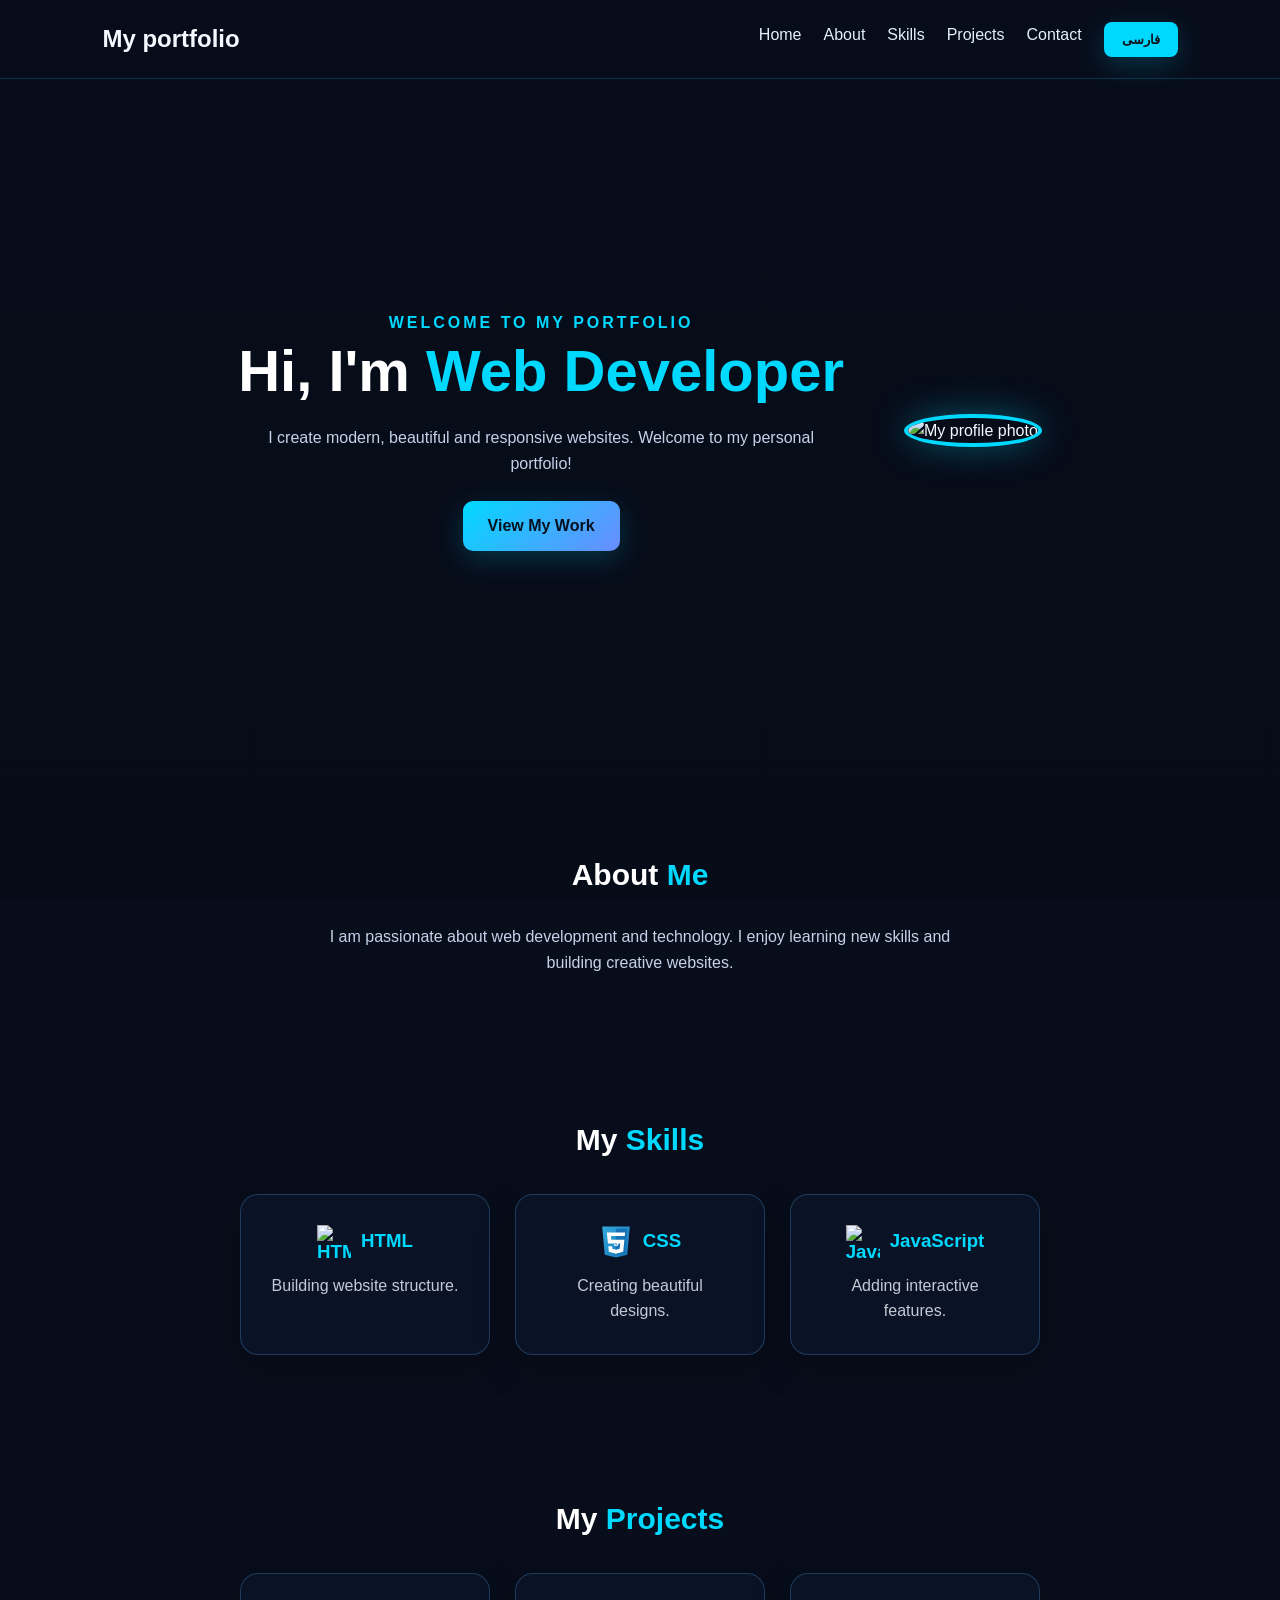
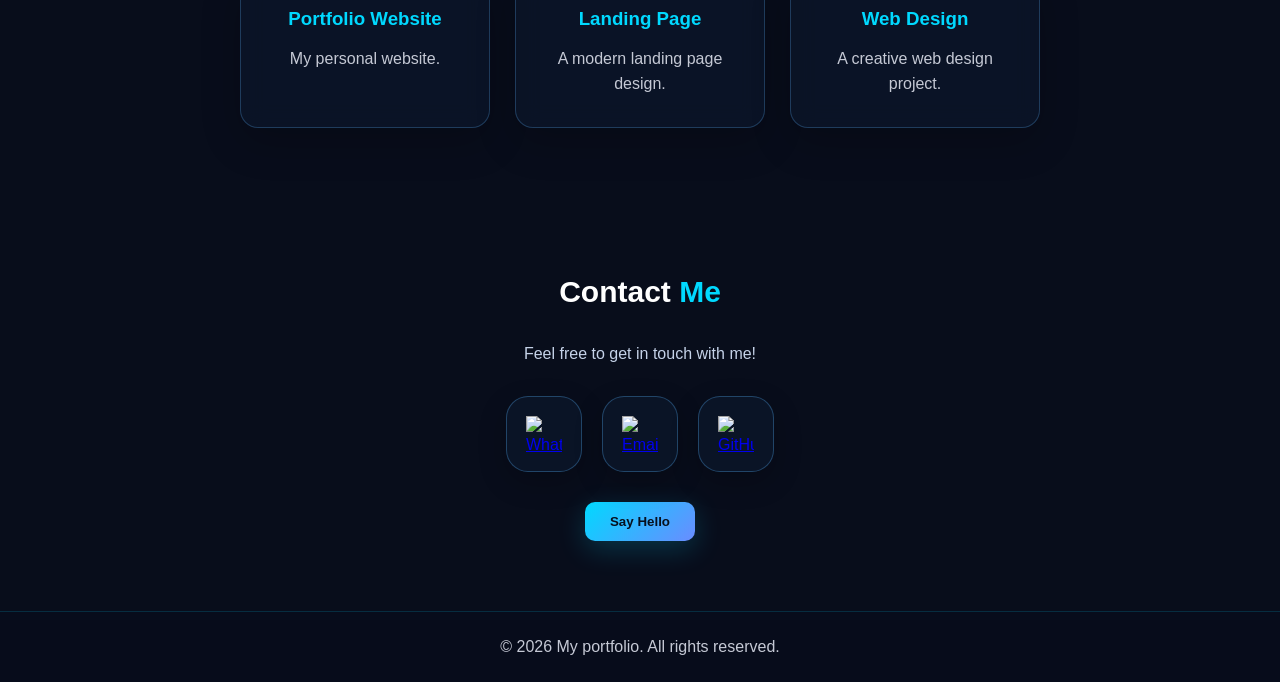
==== index.html @ cf04ce35 "Use local CSS3 logo in skills section" ====
<!DOCTYPE html>
<html lang="en" dir="ltr">

<head>
    <meta charset="UTF-8">
    <meta name="viewport" content="width=device-width, initial-scale=1.0">
    <title>My portfolio</title>
    <link rel="stylesheet" href="style.css">
    <!-- Trigger GitHub Pages rebuild after repository visibility change -->
</head>

<body>
    <header>
        <nav class="navbar">
            <h2 class="logo" data-i18n="logo">My portfolio</h2>
            <ul class="nav-links">
                <li><a href="#home" data-i18n="navHome">Home</a></li>
                <li><a href="#about" data-i18n="navAbout">About</a></li>
                <li><a href="#skills" data-i18n="navSkills">Skills</a></li>
                <li><a href="#projects" data-i18n="navProjects">Projects</a></li>
                <li><a href="#contact" data-i18n="navContact">Contact</a></li>
                <li><button id="languageBtn" type="button" data-i18n="languageButton">&#1601;&#1575;&#1585;&#1587;&#1740;</button></li>
            </ul>
        </nav>
    </header>

    <section id="home" class="hero">
        <div class="hero-layout">
            <div class="hero-content">
                <p class="welcome" data-i18n="welcome">WELCOME TO MY PORTFOLIO</p>
                <h1><span data-i18n="heroGreeting">Hi, I'm</span> <span data-i18n="heroRole">Web Developer</span></h1>
                <p class="description" data-i18n="heroDescription">I create modern, beautiful and responsive websites. Welcome to my personal portfolio!</p>
                <a href="#projects" class="btu" data-i18n="viewWork">View My Work</a>
            </div>
            <div class="profole-image">
                <img src="akss/profile.jpg" alt="My profile photo" data-i18n-alt="profileAlt">
            </div>
        </div>
    </section>

    <section id="about" class="section">
        <h2><span data-i18n="aboutTitle">About</span> <span data-i18n="me">Me</span></h2>
        <p data-i18n="aboutDescription">I am passionate about web development and technology. I enjoy learning new skills and building creative websites.</p>
    </section>

    <section id="skills" class="section">
        <h2><span data-i18n="my">My</span> <span data-i18n="skillsTitle">Skills</span></h2>
        <div class="cards">
            <div class="card">
                <h3 class="skill-title"><img class="skill-icon" src="https://cdn.simpleicons.org/html5/E34F26" alt="HTML5 logo" loading="lazy"> <span>HTML</span></h3>
                <p data-i18n="htmlDescription">Building website structure.</p>
            </div>
            <div class="card">
                <h3 class="skill-title"><img class="skill-icon" src="akss/css3-logo.svg" alt="CSS3 logo" loading="lazy"> <span>CSS</span></h3>
                <p data-i18n="cssDescription">Creating beautiful designs.</p>
            </div>
            <div class="card">
                <h3 class="skill-title"><img class="skill-icon" src="https://cdn.simpleicons.org/javascript/F7DF1E" alt="JavaScript logo" loading="lazy"> <span>JavaScript</span></h3>
                <p data-i18n="jsDescription">Adding interactive features.</p>
            </div>
        </div>
    </section>

    <section id="projects" class="section">
        <h2><span data-i18n="my">My</span> <span data-i18n="projectsTitle">Projects</span></h2>
        <div class="cards">
            <div class="card">
                <h3 data-i18n="portfolioProject">Portfolio Website</h3>
                <p data-i18n="portfolioDescription">My personal website.</p>
            </div>
            <div class="card">
                <h3 data-i18n="landingProject">Landing Page</h3>
                <p data-i18n="landingDescription">A modern landing page design.</p>
            </div>
            <div class="card">
                <h3 data-i18n="designProject">Web Design</h3>
                <p data-i18n="designDescription">A creative web design project.</p>
            </div>
        </div>
    </section>

    <section id="contact" class="section">
        <h2><span data-i18n="contactTitle">Contact</span> <span data-i18n="me">Me</span></h2>
        <p data-i18n="contactDescription">Feel free to get in touch with me!</p>
        <div class="social-links" aria-label="Contact links">
            <a class="social-link whatsapp-link" href="https://wa.me/989050043902?text=Hello%2C%20I%20would%20like%20to%20contact%20you." target="_blank" rel="noopener noreferrer" aria-label="WhatsApp" title="WhatsApp">
                <img src="https://cdn.simpleicons.org/whatsapp/25D366" alt="WhatsApp" loading="lazy">
            </a>
            <a class="social-link email-link" href="mailto:mehrzada9999@gmail.com" aria-label="Email" title="Email">
                <img src="https://cdn.simpleicons.org/gmail/EA4335" alt="Email" loading="lazy">
            </a>
            <a class="social-link github-link" href="https://github.com/mehrzad639" target="_blank" rel="noopener noreferrer" aria-label="GitHub" title="GitHub">
                <img src="https://cdn.simpleicons.org/github/FFFFFF" alt="GitHub" loading="lazy">
            </a>
        </div>
        <button type="button" onclick="showMessage()" data-i18n="sayHello">Say Hello</button>
    </section>

    <footer>
        <p data-i18n="copyright">&copy; 2026 My portfolio. All rights reserved.</p>
    </footer>
    <script src="script.js"></script>
</body>

</html>
---- style.css ----
* {
    margin: 0;
    padding: 0;
    box-sizing: border-box;
    scroll-behavior: smooth;
}

body {
    min-height: 100vh;
    font-family: Arial, Helvetica, sans-serif;
    background-color: #10121b;
    background-image: linear-gradient(rgba(10, 14, 25, 0.58), rgba(10, 14, 25, 0.68)), url("akss/ba.png");
    background-size: cover;
    background-position: center;
    background-repeat: no-repeat;
    background-attachment: fixed;
    color: white;
    line-height: 1.6;
}

header {
    background: rgba(23, 26, 39, 0.78);
    padding: 20px 8%;
}

.navbar {
    display: flex;
    justify-content: space-between;
    flex-wrap: wrap;
    gap: 15px;
}

.iogo {
    color: white;
}

.logo span,
h2 span {
    color: #00d9ff;
}

.nav-links {
    display: flex;
    gap: 22px;
    list-style: none;
    flex-wrap: wrap;
}

.nav-links a {
    color: white;
    text-decoration: none;
    transition: 0.3s;
}

.nav-links a:hover {
    color: #00d9ff;
}

.hero {
    min-height: 75vh;
    display: flex;
    align-items: center;
    justify-content: center;
    text-align: center;
    padding: 50px 20px;
    background: transparent;
}

.Welcome {
    color: #00d9ff;
    letter-spacing: 3px;
    margin-bottom: 15px;
}

.hero h1 {
    font-size: 45px;
    margin-bottom: 20px;
}

.hero h1 span {
    color: #00d9ff;
}

.hero h1 span:first-child,
.section h2 span:first-child {
    color: white;
}

.description {
    max-width: 550px;
    margin: 0 auto 25px;
    color: #c5c9c5;
}

.btu,
button {
    display: inline-block;
    background: #00bfe8;
    color: #10121b;
    padding: 12px 25px;
    border: none;
    border-radius: 8px;
    text-decoration: none;
    font-weight: bold;
    cursor: pointer;
    transition: 0.3s;
}

.btu:hover,
button:hover {
    background: #ffffff;
    transform: translateY(-3px);
}

.section {
    padding: 70px 8%;
    text-align: center;
}

.section h2 {
    font-size: 30px;
    margin-bottom: 25px;
}

.section>p {
    max-width: 650px;
    margin: auto;
    color: #c5c9d5;
}

.cards {
    display: flex;
    justify-content: center;
    flex-wrap: wrap;
    gap: 25px;
    margin-top: 30px;
}

.card {
    background: rgba(28, 34, 51, 0.82);
    padding: 30px;
    width: 250px;
    border-radius: 15px;
    border: 1px solid #303b53;
    transition: 0.3s;
}

card:hover {
    transform: translateY(-8px);
    border-color: #00d9ff;
}

.card h3 {
    color: #00d9ff;
    margin-bottom: 12px;
}

.card p {
    color: #c5c9d5;
}

#contact button {
    margin-top: 20px;
}

footer {
    background: #171a27;
    text-align: center;
    padding: 22px;
    color: #c5c9d5;
}

@media (max-width:600px) {
    .navbar {
        justify-content: center;
    }

    .nav-links {
        justify-content: center;
        gap: 14px;
    }

    .hero h1 {
        font-size: 30px;
    }

    .section {
        padding: 50px 20px;
    }

    .card {
        width: 100%;
    }
}

/* Hero Layout*/
.hero-layout {
    display: flex;
    align-items: center;
    justify-content: center;
    gap: 60px;
    flex-wrap: wrap;
}

.hero-content {
    animation: slideIn 1s ease;
}

.profile-image img {
    width: 20px;
    height: 20px;
    object-fit: cover;
    border-radius: 50%;
    border: 4px solid #00d9ff;
    box-shadow: 0 0 30px #00d9ff55;
    animation: float 3s ease-in-out infinite;
}

/* Animations*/
@keyframes float {

    0%,
    100% {
        transform: translateY(0)
    }

    50% {
        transform: translateY(-15px);
    }
}

@keyframes slideIn {
    From {
        opacity: 0;
        transform: translateX(-30px);
    }

    to {
        opacity: 1;
        transform: translateX(0);
    }
}

@media (max-width:600px) {
    .hero-layout {
        flex-direction: column-reverse;
        gap: 30px;
    }

    .profile-image img {
        width: 190px;
        height: 190px;

    }
}

/* Language Button */

#languageBtn {
    background: #00d9ff;
    color: #10121b;
    padding: 10px 18px;
    border: none;
    border-radius: 8px;
    cursor: pointer;
    font-weight: bold;
}

/* Persian Direction */

body.fa {
    direction: rtl;
    font-family: Tahoma, Arial, sans-serif;
}

body.fa .navbar,
body.fa .nav-links {
    direction: rtl;
}

body.fa .hero-content {
    text-align: right;
}

body.fa .section {
    text-align: center;
}

/* Professional portfolio theme refresh */
body {
    background-color: #080d1b;
    background-image: linear-gradient(rgba(5, 10, 22, .28), rgba(5, 10, 22, .48)), url("akss/portfolio-bg.svg");
    background-size: cover;
    background-position: center;
    background-repeat: no-repeat;
    background-attachment: fixed;
    color: #f4f8ff;
}
header {
    position: sticky;
    top: 0;
    z-index: 10;
    background: rgba(8, 13, 27, .78);
    border-bottom: 1px solid rgba(0, 217, 255, .2);
    backdrop-filter: blur(14px);
    -webkit-backdrop-filter: blur(14px);
}
.navbar { align-items: center; }
.nav-links a { color: #e5efff; }
.hero { min-height: 78vh; background: transparent; }
.hero h1 { font-size: clamp(32px, 5vw, 58px); line-height: 1.2; }
.welcome { color: #00d9ff; font-weight: 700; letter-spacing: 3px; }
.description, .section > p { color: #c5d2e8; }
.btu, button {
    background: linear-gradient(135deg, #00d9ff, #6a8cff);
    color: #07101f;
    border-radius: 10px;
    box-shadow: 0 8px 28px rgba(0, 217, 255, .2);
}
.btu:hover, button:hover {
    transform: translateY(-3px);
    box-shadow: 0 12px 34px rgba(0, 217, 255, .32);
}
.section { scroll-margin-top: 90px; }
.card {
    background: rgba(12, 22, 42, .78);
    border: 1px solid rgba(91, 181, 255, .25);
    border-radius: 18px;
    backdrop-filter: blur(12px);
    -webkit-backdrop-filter: blur(12px);
    box-shadow: 0 14px 40px rgba(0, 0, 0, .2);
}
.card:hover {
    transform: translateY(-8px);
    border-color: #00d9ff;
    box-shadow: 0 18px 42px rgba(0, 217, 255, .12);
}
footer {
    background: rgba(8, 13, 27, .82);
    border-top: 1px solid rgba(0, 217, 255, .16);
}
.profole-image img, .profile-image img {
    width: 220px;
    height: 220px;
    object-fit: cover;
    border-radius: 50%;
    border: 4px solid #00d9ff;
    box-shadow: 0 0 35px rgba(0, 217, 255, .35);
}
#languageBtn { background: #00d9ff; }
@media (max-width: 600px) {
    body { background-attachment: scroll; }
    .profole-image img, .profile-image img { width: 180px; height: 180px; }
}


/* Icon-only contact links */
.social-links {
    display: flex;
    justify-content: center;
    align-items: center;
    flex-wrap: wrap;
    gap: 20px;
    margin: 30px auto 10px;
}
.social-link {
    width: 76px;
    height: 76px;
    display: inline-flex;
    align-items: center;
    justify-content: center;
    border-radius: 22px;
    background: rgba(12, 22, 42, .82);
    border: 1px solid rgba(91, 181, 255, .3);
    box-shadow: 0 10px 28px rgba(0, 0, 0, .22);
    backdrop-filter: blur(10px);
    -webkit-backdrop-filter: blur(10px);
    transition: transform .25s ease, box-shadow .25s ease, border-color .25s ease;
}
.social-link img {
    width: 36px;
    height: 36px;
    object-fit: contain;
}
.social-link:hover {
    transform: translateY(-7px) scale(1.05);
    border-color: #00d9ff;
    box-shadow: 0 14px 32px rgba(0, 217, 255, .2);
}
.whatsapp-link:hover { background: rgba(37, 211, 102, .16); }
.email-link:hover { background: rgba(234, 67, 53, .16); }
.github-link:hover { background: rgba(255, 255, 255, .12); }
@media (max-width: 600px) {
    .social-links { gap: 14px; }
    .social-link { width: 66px; height: 66px; border-radius: 18px; }
    .social-link img { width: 32px; height: 32px; }
}


/* Technology logos beside skill names */
#skills .skill-title {
    display: inline-flex;
    align-items: center;
    justify-content: center;
    gap: 10px;
    margin: 0 0 14px;
    line-height: 1.2;
}
#skills .skill-icon {
    display: inline-block;
    width: 34px;
    height: 34px;
    object-fit: contain;
    flex: 0 0 34px;
    vertical-align: middle;
}
@media (max-width: 600px) {
    #skills .skill-title { gap: 8px; }
    #skills .skill-icon {
        width: 30px;
        height: 30px;
        flex-basis: 30px;
    }
}
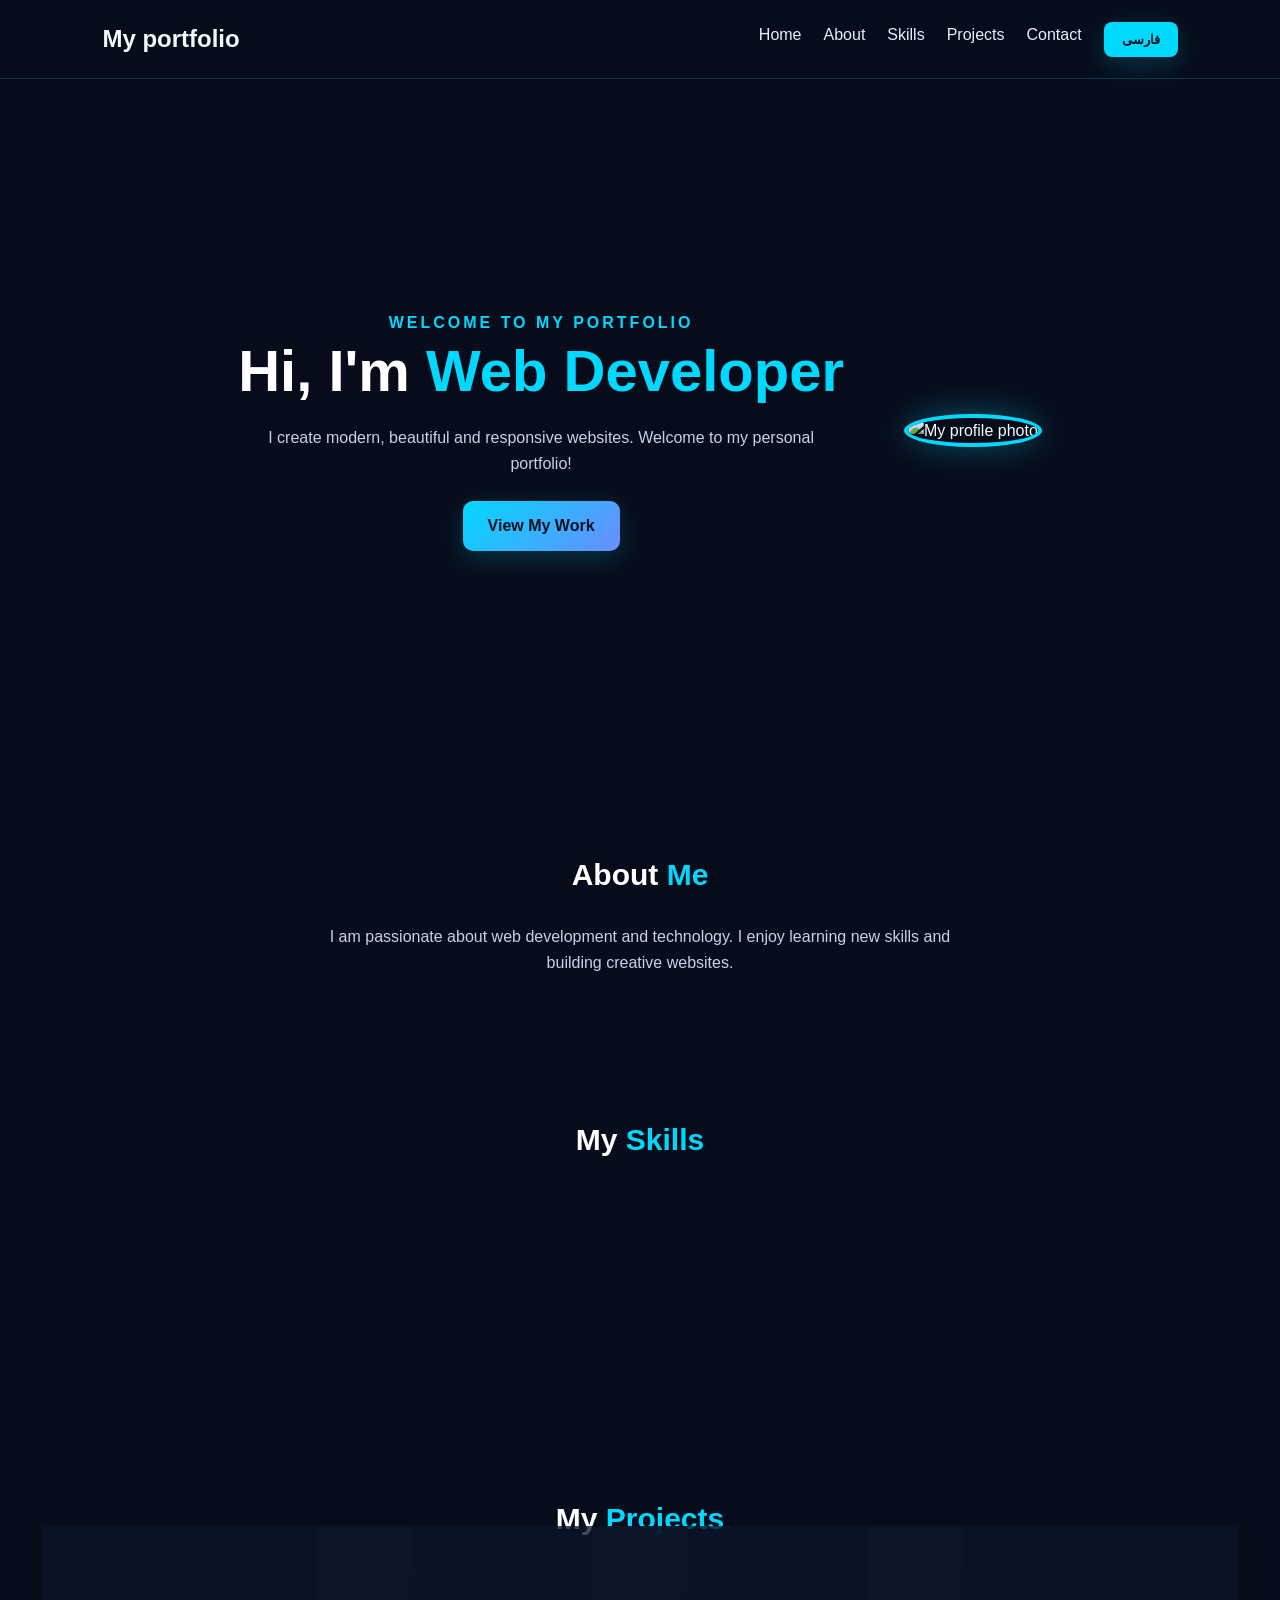
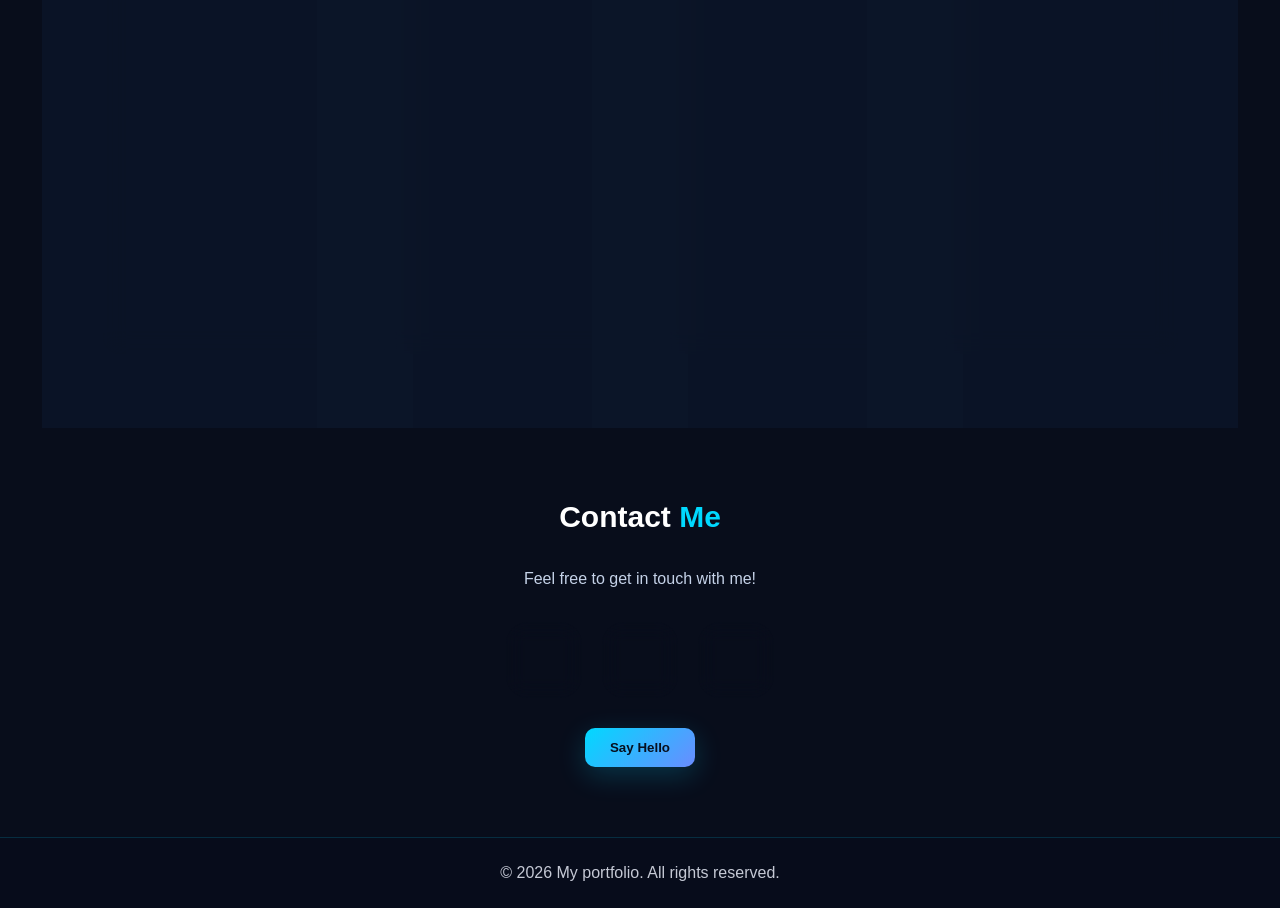
==== commit 54946331: "Show developer logo as portfolio project" ====
--- a/index.html
+++ b/index.html
@@ -64,6 +64,11 @@
     <section id="projects" class="section">
         <h2><span data-i18n="my">My</span> <span data-i18n="projectsTitle">Projects</span></h2>
         <div class="cards">
+            <div class="card brand-project-card">
+                <img class="brand-project-image" src="akss/mmd-brand-logo.svg" alt="Mohammad Mehdi developer logo">
+                <h3 data-i18n="brandProjectTitle">Mohammad Mehdi — Developer Brand</h3>
+                <p data-i18n="brandProjectDescription">Personal logo concept in a neon-blue tech style.</p>
+            </div>
             <div class="card">
                 <h3 data-i18n="portfolioProject">Portfolio Website</h3>
                 <p data-i18n="portfolioDescription">My personal website.</p>
--- a/style.css
+++ b/style.css
@@ -9,7 +9,7 @@
     min-height: 100vh;
     font-family: Arial, Helvetica, sans-serif;
     background-color: #10121b;
-    background-image: linear-gradient(rgba(10, 14, 25, 0.58), rgba(10, 14, 25, 0.68)), url("akss/ba.png");
+    background-image: none;
     background-size: cover;
     background-position: center;
     background-repeat: no-repeat;
@@ -289,7 +289,7 @@
 /* Professional portfolio theme refresh */
 body {
     background-color: #080d1b;
-    background-image: linear-gradient(rgba(5, 10, 22, .28), rgba(5, 10, 22, .48)), url("akss/portfolio-bg.svg");
+    background-image: linear-gradient(rgba(5, 8, 22, 0.12), rgba(5, 8, 22, 0.26)), url("akss/portfolio-bg-2026.png");
     background-size: cover;
     background-position: center;
     background-repeat: no-repeat;
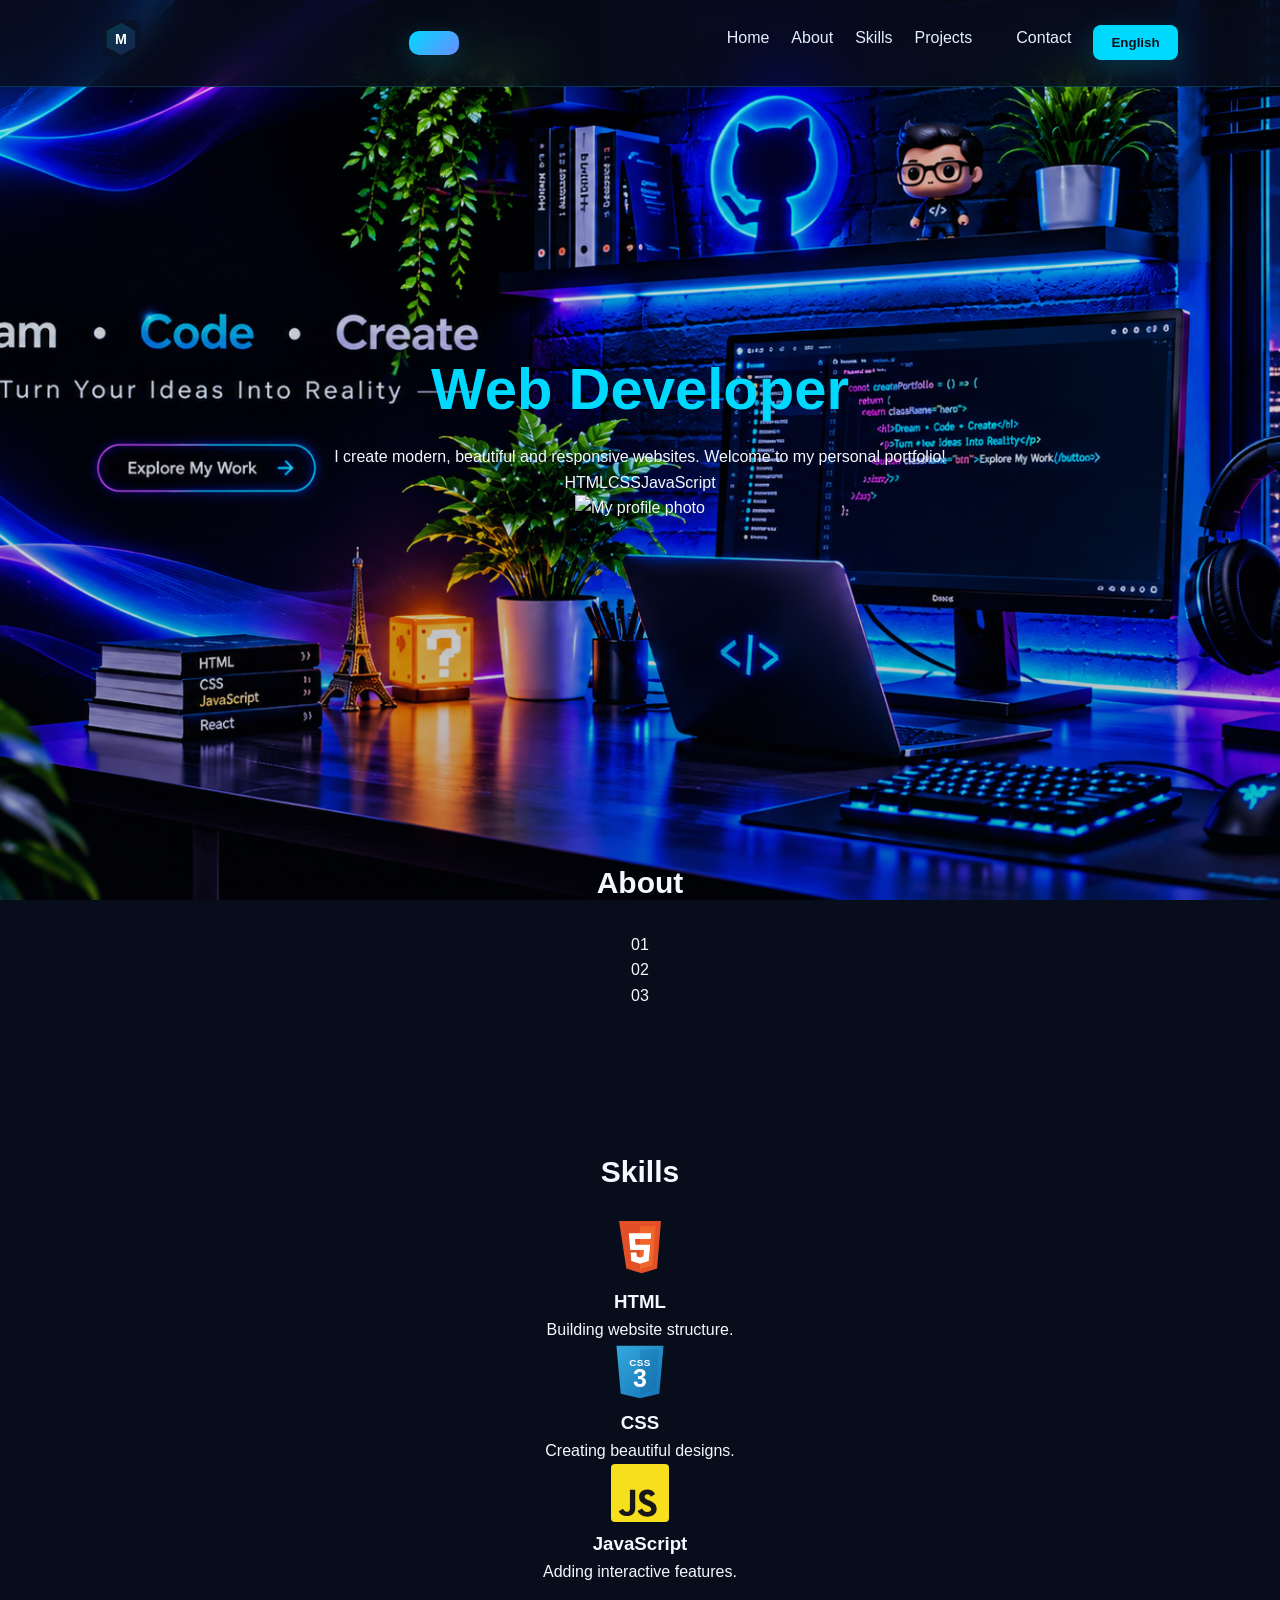
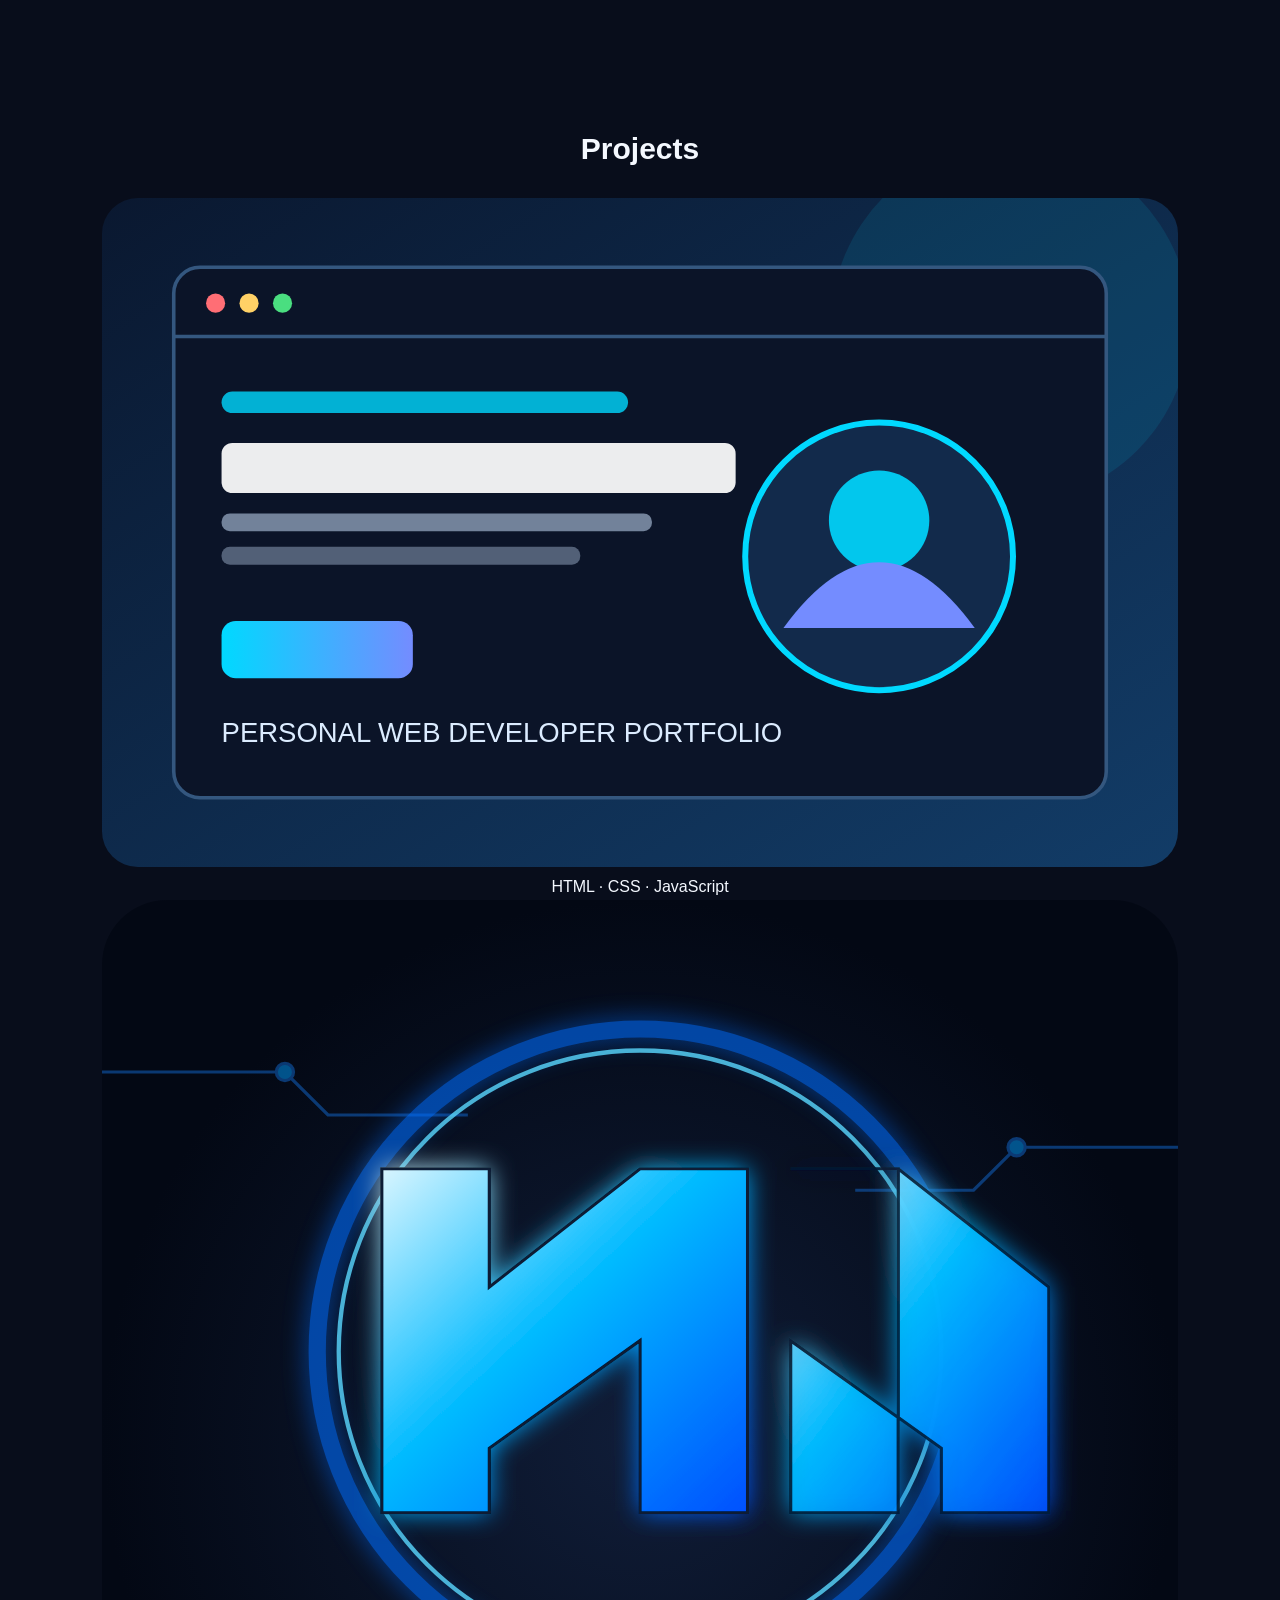
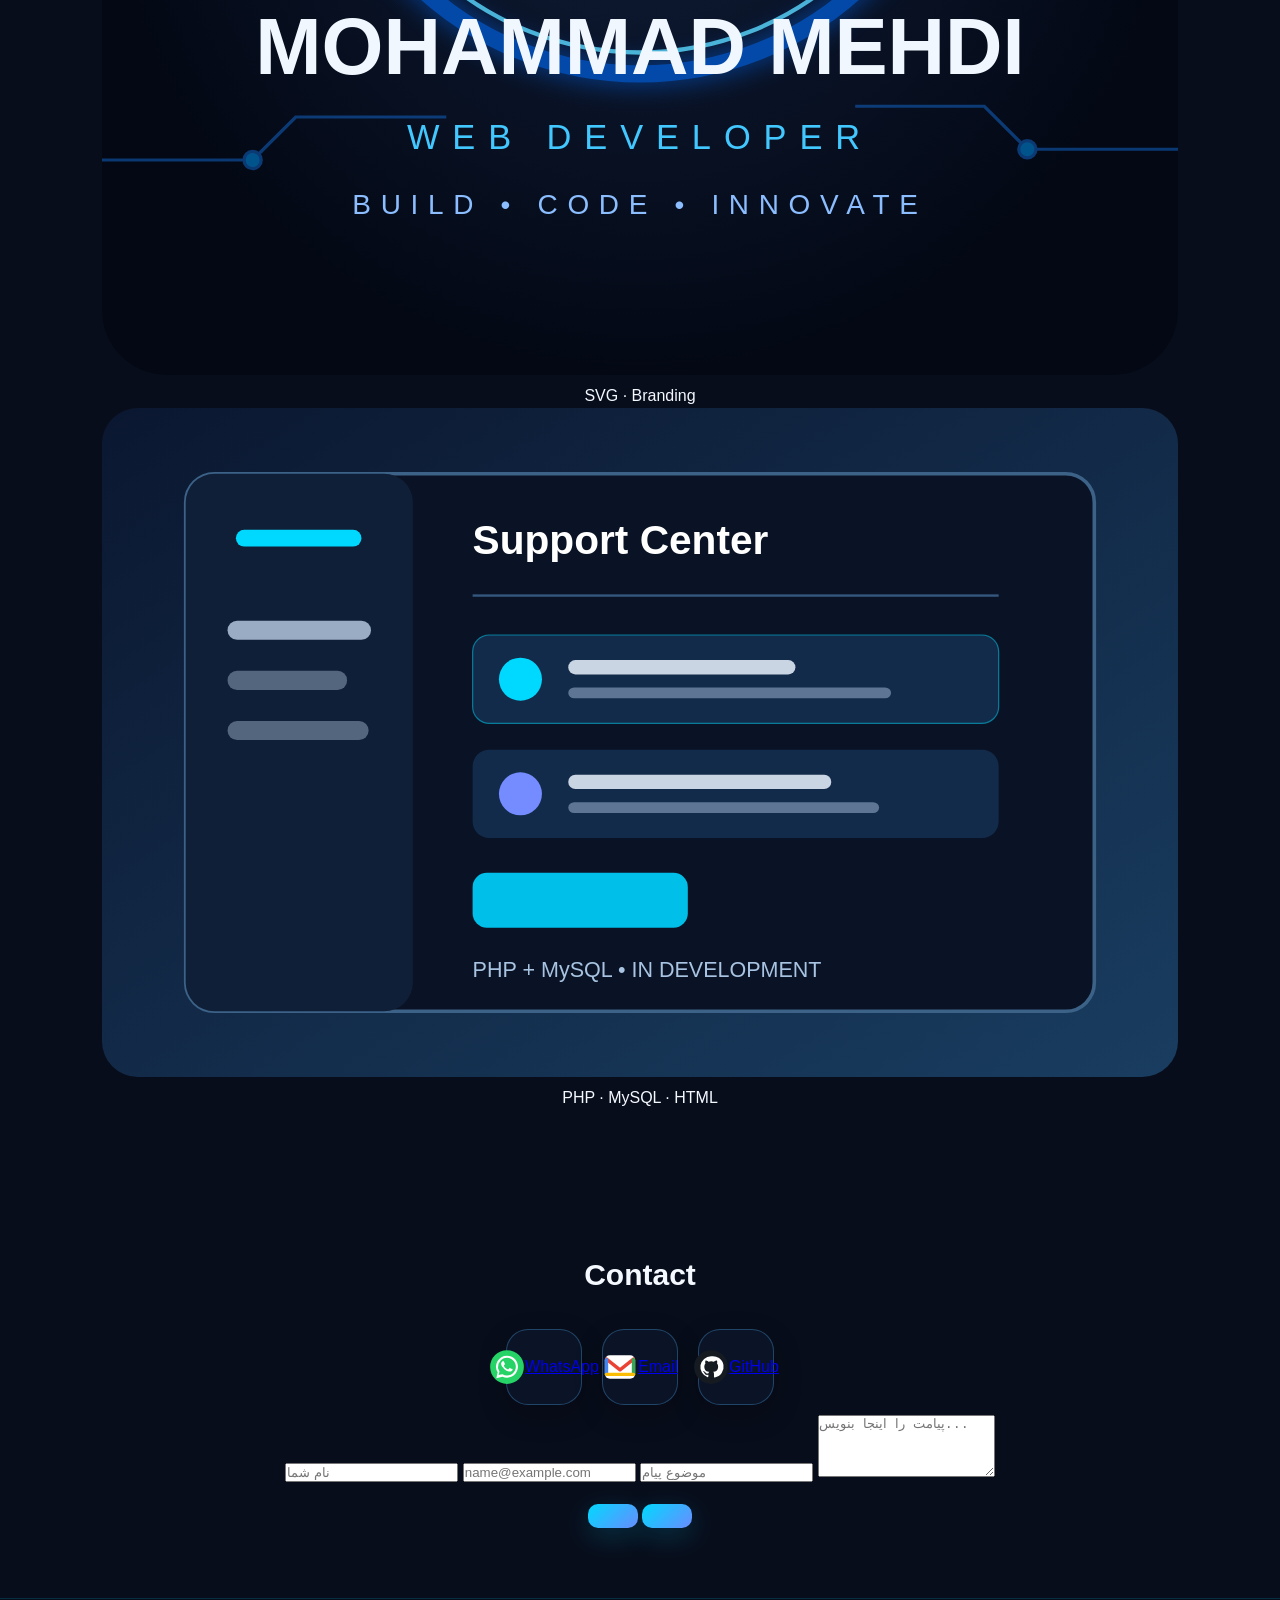
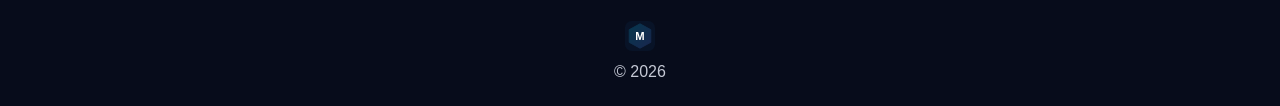
==== commit c77d1bfa: "Redesign portfolio with project gallery, contact form and SEO" ====
--- a/index.html
+++ b/index.html
@@ -1,110 +1,225 @@
 <!DOCTYPE html>
-<html lang="en" dir="ltr">
-
+<html lang="fa" dir="rtl">
 <head>
-    <meta charset="UTF-8">
-    <meta name="viewport" content="width=device-width, initial-scale=1.0">
-    <title>My portfolio</title>
-    <link rel="stylesheet" href="style.css">
-    <!-- Trigger GitHub Pages rebuild after repository visibility change -->
+  <meta charset="UTF-8">
+  <meta name="viewport" content="width=device-width, initial-scale=1">
+  <meta name="theme-color" content="#081327">
+  <meta name="description" content="نمونه‌کار محمد مهدی؛ معرفی مهارت‌های طراحی وب، پروژه‌ها و راه‌های ارتباطی.">
+  <meta name="author" content="محمد مهدی">
+  <meta name="robots" content="index,follow">
+  <link rel="canonical" href="https://mehrzad639.github.io/My-portfolio/">
+  <link rel="icon" type="image/svg+xml" href="akss/favicon.svg">
+  <meta property="og:type" content="website">
+  <meta property="og:locale" content="fa_IR">
+  <meta property="og:title" content="محمد مهدی | توسعه‌دهنده وب">
+  <meta property="og:description" content="نمونه‌کار شخصی، مهارت‌ها و پروژه‌های محمد مهدی.">
+  <meta property="og:url" content="https://mehrzad639.github.io/My-portfolio/">
+  <meta property="og:image" content="https://mehrzad639.github.io/My-portfolio/akss/mmd-brand-logo.svg">
+  <meta name="twitter:card" content="summary_large_image">
+  <meta name="twitter:title" content="محمد مهدی | توسعه‌دهنده وب">
+  <meta name="twitter:description" content="نمونه‌کار شخصی، مهارت‌ها و پروژه‌های محمد مهدی.">
+  <title>محمد مهدی | نمونه‌کار توسعه‌دهنده وب</title>
+  <link rel="preload" as="image" href="akss/profile.jpg">
+  <link rel="stylesheet" href="style.css">
 </head>
-
-<body>
-    <header>
-        <nav class="navbar">
-            <h2 class="logo" data-i18n="logo">My portfolio</h2>
-            <ul class="nav-links">
-                <li><a href="#home" data-i18n="navHome">Home</a></li>
-                <li><a href="#about" data-i18n="navAbout">About</a></li>
-                <li><a href="#skills" data-i18n="navSkills">Skills</a></li>
-                <li><a href="#projects" data-i18n="navProjects">Projects</a></li>
-                <li><a href="#contact" data-i18n="navContact">Contact</a></li>
-                <li><button id="languageBtn" type="button" data-i18n="languageButton">&#1601;&#1575;&#1585;&#1587;&#1740;</button></li>
-            </ul>
-        </nav>
-    </header>
-
-    <section id="home" class="hero">
-        <div class="hero-layout">
-            <div class="hero-content">
-                <p class="welcome" data-i18n="welcome">WELCOME TO MY PORTFOLIO</p>
-                <h1><span data-i18n="heroGreeting">Hi, I'm</span> <span data-i18n="heroRole">Web Developer</span></h1>
-                <p class="description" data-i18n="heroDescription">I create modern, beautiful and responsive websites. Welcome to my personal portfolio!</p>
-                <a href="#projects" class="btu" data-i18n="viewWork">View My Work</a>
-            </div>
-            <div class="profole-image">
-                <img src="akss/profile.jpg" alt="My profile photo" data-i18n-alt="profileAlt">
-            </div>
-        </div>
-    </section>
-
-    <section id="about" class="section">
-        <h2><span data-i18n="aboutTitle">About</span> <span data-i18n="me">Me</span></h2>
-        <p data-i18n="aboutDescription">I am passionate about web development and technology. I enjoy learning new skills and building creative websites.</p>
-    </section>
-
-    <section id="skills" class="section">
-        <h2><span data-i18n="my">My</span> <span data-i18n="skillsTitle">Skills</span></h2>
-        <div class="cards">
-            <div class="card">
-                <h3 class="skill-title"><img class="skill-icon" src="https://cdn.simpleicons.org/html5/E34F26" alt="HTML5 logo" loading="lazy"> <span>HTML</span></h3>
-                <p data-i18n="htmlDescription">Building website structure.</p>
-            </div>
-            <div class="card">
-                <h3 class="skill-title"><img class="skill-icon" src="akss/css3-logo.svg" alt="CSS3 logo" loading="lazy"> <span>CSS</span></h3>
-                <p data-i18n="cssDescription">Creating beautiful designs.</p>
-            </div>
-            <div class="card">
-                <h3 class="skill-title"><img class="skill-icon" src="https://cdn.simpleicons.org/javascript/F7DF1E" alt="JavaScript logo" loading="lazy"> <span>JavaScript</span></h3>
-                <p data-i18n="jsDescription">Adding interactive features.</p>
-            </div>
-        </div>
-    </section>
-
-    <section id="projects" class="section">
-        <h2><span data-i18n="my">My</span> <span data-i18n="projectsTitle">Projects</span></h2>
-        <div class="cards">
-            <div class="card brand-project-card">
-                <img class="brand-project-image" src="akss/mmd-brand-logo.svg" alt="Mohammad Mehdi developer logo">
-                <h3 data-i18n="brandProjectTitle">Mohammad Mehdi — Developer Brand</h3>
-                <p data-i18n="brandProjectDescription">Personal logo concept in a neon-blue tech style.</p>
-            </div>
-            <div class="card">
-                <h3 data-i18n="portfolioProject">Portfolio Website</h3>
-                <p data-i18n="portfolioDescription">My personal website.</p>
-            </div>
-            <div class="card">
-                <h3 data-i18n="landingProject">Landing Page</h3>
-                <p data-i18n="landingDescription">A modern landing page design.</p>
-            </div>
-            <div class="card">
-                <h3 data-i18n="designProject">Web Design</h3>
-                <p data-i18n="designDescription">A creative web design project.</p>
-            </div>
-        </div>
-    </section>
-
-    <section id="contact" class="section">
-        <h2><span data-i18n="contactTitle">Contact</span> <span data-i18n="me">Me</span></h2>
-        <p data-i18n="contactDescription">Feel free to get in touch with me!</p>
-        <div class="social-links" aria-label="Contact links">
-            <a class="social-link whatsapp-link" href="https://wa.me/989050043902?text=Hello%2C%20I%20would%20like%20to%20contact%20you." target="_blank" rel="noopener noreferrer" aria-label="WhatsApp" title="WhatsApp">
-                <img src="https://cdn.simpleicons.org/whatsapp/25D366" alt="WhatsApp" loading="lazy">
+<body class="fa">
+  <a class="skip-link" href="#main" data-i18n="skipContent">رفتن به محتوای اصلی</a>
+  <header class="site-header" id="siteHeader">
+    <nav class="navbar container" aria-label="منوی اصلی">
+      <a class="brand" href="#home" aria-label="بازگشت به خانه">
+        <img src="akss/favicon.svg" alt="" width="38" height="38">
+        <span data-i18n="brandName">محمد مهدی</span>
+      </a>
+      <button class="menu-toggle" id="menuToggle" type="button" aria-expanded="false" aria-controls="navLinks" aria-label="باز کردن منو">
+        <span></span><span></span><span></span>
+      </button>
+      <ul class="nav-links" id="navLinks">
+        <li><a href="#home" data-i18n="navHome">خانه</a></li>
+        <li><a href="#about" data-i18n="navAbout">درباره من</a></li>
+        <li><a href="#skills" data-i18n="navSkills">مهارت‌ها</a></li>
+        <li><a href="#projects" data-i18n="navProjects">پروژه‌ها</a></li>
+        <li><a href="support.html" data-i18n="navSupport">پشتیبانی</a></li>
+        <li><a href="#contact" data-i18n="navContact">ارتباط</a></li>
+        <li><button class="language-btn" id="languageBtn" type="button">English</button></li>
+      </ul>
+    </nav>
+  </header>
+
+  <main id="main">
+    <section class="hero section-anchor" id="home">
+      <div class="container hero-grid">
+        <div class="hero-copy reveal">
+          <p class="eyebrow"><span class="status-dot"></span><span data-i18n="heroEyebrow">خوش آمدید به فضای کاری من</span></p>
+          <h1><span data-i18n="heroHello">سلام، من</span> <strong data-i18n="heroName">محمد مهدی</strong> <span data-i18n="heroRole">هستم؛ توسعه‌دهنده وب</span></h1>
+          <p class="hero-description" data-i18n="heroDescription">به طراحی و ساخت تجربه‌های وب علاقه دارم. اینجا مسیر یادگیری، مهارت‌ها و نمونه‌کارهایم را می‌بینید.</p>
+          <div class="hero-actions">
+            <a class="button button-primary" href="#projects" data-i18n="heroProjects">دیدن پروژه‌ها</a>
+            <a class="button button-ghost" href="#contact" data-i18n="heroContact">ارتباط با من</a>
+          </div>
+          <div class="hero-tags" aria-label="فناوری‌های اصلی">
+            <span>HTML</span><span>CSS</span><span>JavaScript</span>
+          </div>
+        </div>
+        <div class="hero-visual reveal">
+          <div class="portrait-frame">
+            <div class="portrait-glow"></div>
+            <img class="portrait" src="akss/profile.jpg" alt="تصویر پروفایل محمد مهدی" data-i18n-alt="profileAlt">
+            <div class="portrait-caption">
+              <span class="caption-kicker" data-i18n="portraitCaption">توسعه‌دهنده وب</span>
+              <strong data-i18n="heroName">محمد مهدی</strong>
+              <span class="caption-status"><i></i><span data-i18n="learningStatus">در حال یادگیری و ساخت</span></span>
+            </div>
+          </div>
+        </div>
+      </div>
+      <a class="scroll-cue" href="#about" aria-label="رفتن به بخش درباره من"><span></span></a>
+    </section>
+
+    <section class="section section-anchor" id="about">
+      <div class="container">
+        <div class="section-heading reveal">
+          <p class="eyebrow" data-i18n="aboutEyebrow">کمی بیشتر درباره من</p>
+          <h2 data-i18n="aboutTitle">درباره من</h2>
+          <p data-i18n="aboutIntro">علاقه‌مند به یادگیری، تمرین و تبدیل ایده‌ها به صفحه‌های وب کاربردی.</p>
+        </div>
+        <div class="about-grid">
+          <div class="about-copy glass-panel reveal">
+            <h3 data-i18n="aboutSubtitle">مسیر من در دنیای وب</h3>
+            <p data-i18n="aboutText">من محمد مهدی هستم و در مسیر یادگیری توسعه وب قرار دارم. با HTML، CSS و JavaScript روی ساخت صفحه‌های مرتب، واکنش‌گرا و قابل استفاده تمرین می‌کنم. هدفم این است که با انجام پروژه‌های واقعی، تجربه و مهارت بیشتری به دست بیاورم.</p>
+            <p data-i18n="aboutText2">در این نمونه‌کار، پروژه‌هایی را نمایش می‌دهم که ساخته‌ام یا در حال توسعه آن‌ها هستم؛ وضعیت هر پروژه مشخص شده تا نمونه‌های در حال ساخت با کارهای تکمیل‌شده اشتباه نشوند.</p>
+            <a class="text-link" href="#projects" data-i18n="aboutLink">مشاهده نمونه‌کارها ←</a>
+          </div>
+          <div class="about-facts reveal">
+            <article class="fact-card"><span class="fact-icon">01</span><div><h3 data-i18n="factOneTitle">تمرکز فعلی</h3><p data-i18n="factOneText">طراحی رابط کاربری و فرانت‌اند</p></div></article>
+            <article class="fact-card"><span class="fact-icon">02</span><div><h3 data-i18n="factTwoTitle">روش یادگیری</h3><p data-i18n="factTwoText">تمرین عملی و ساخت پروژه</p></div></article>
+            <article class="fact-card"><span class="fact-icon">03</span><div><h3 data-i18n="factThreeTitle">هدف</h3><p data-i18n="factThreeText">ساخت وب‌سایت‌های سریع و واکنش‌گرا</p></div></article>
+          </div>
+        </div>
+      </div>
+    </section>
+
+    <section class="section section-anchor section-alt" id="skills">
+      <div class="container">
+        <div class="section-heading reveal">
+          <p class="eyebrow" data-i18n="skillsEyebrow">ابزارهایی که با آن‌ها کار می‌کنم</p>
+          <h2 data-i18n="skillsTitle">مهارت‌ها</h2>
+          <p data-i18n="skillsIntro">مهارت‌هایی که در تمرین‌ها و پروژه‌های فعلی استفاده می‌کنم.</p>
+        </div>
+        <div class="skills-grid">
+          <article class="skill-card glass-panel reveal">
+            <img src="akss/html5-logo.svg" alt="HTML5" width="58" height="58" loading="lazy">
+            <div><h3>HTML</h3><p data-i18n="htmlDescription">ساختار و معنای محتوای صفحات وب.</p></div>
+            <span class="skill-label" data-i18n="skillFoundation">ساختار صفحه</span>
+          </article>
+          <article class="skill-card glass-panel reveal">
+            <img src="akss/css3-logo.svg" alt="CSS3" width="58" height="58" loading="lazy">
+            <div><h3>CSS</h3><p data-i18n="cssDescription">رنگ، چیدمان، واکنش‌گرایی و جلوه‌های بصری.</p></div>
+            <span class="skill-label" data-i18n="skillDesign">طراحی ظاهری</span>
+          </article>
+          <article class="skill-card glass-panel reveal">
+            <img src="akss/javascript-logo.svg" alt="JavaScript" width="58" height="58" loading="lazy">
+            <div><h3>JavaScript</h3><p data-i18n="jsDescription">تعامل و رفتارهای پویای صفحات وب.</p></div>
+            <span class="skill-label" data-i18n="skillInteraction">تعامل</span>
+          </article>
+        </div>
+        <p class="skills-note" data-i18n="skillsNote">مهارت‌های جدید را پس از تمرین و استفاده در پروژه‌ها به این بخش اضافه می‌کنم.</p>
+      </div>
+    </section>
+
+    <section class="section section-anchor" id="projects">
+      <div class="container">
+        <div class="section-heading reveal">
+          <p class="eyebrow" data-i18n="projectsEyebrow">چند نمونه از کارهایم</p>
+          <h2 data-i18n="projectsTitle">پروژه‌ها</h2>
+          <p data-i18n="projectsIntro">پروژه‌های واقعی و در حال توسعه را با وضعیت مشخص نمایش می‌دهم.</p>
+        </div>
+        <div class="projects-grid">
+          <article class="project-card glass-panel reveal">
+            <a class="project-image-link" href="https://mehrzad639.github.io/My-portfolio/" target="_blank" rel="noopener noreferrer">
+              <img src="akss/project-portfolio.svg" alt="تصویر نمایشی وب‌سایت نمونه‌کار" loading="lazy">
             </a>
-            <a class="social-link email-link" href="mailto:mehrzada9999@gmail.com" aria-label="Email" title="Email">
-                <img src="https://cdn.simpleicons.org/gmail/EA4335" alt="Email" loading="lazy">
+            <div class="project-content">
+              <div class="project-meta"><span class="project-status status-live" data-i18n="statusLive">آنلاین</span><span>HTML · CSS · JavaScript</span></div>
+              <h3 data-i18n="projectPortfolioTitle">وب‌سایت نمونه‌کار شخصی</h3>
+              <p data-i18n="projectPortfolioText">همین وب‌سایت؛ برای معرفی مهارت‌ها، پروژه‌ها و راه‌های ارتباطی من.</p>
+              <div class="project-links">
+                <a href="https://mehrzad639.github.io/My-portfolio/" target="_blank" rel="noopener noreferrer" data-i18n="viewProject">مشاهده سایت ↗</a>
+                <a href="https://github.com/mehrzad639/My-portfolio" target="_blank" rel="noopener noreferrer" data-i18n="sourceCode">کد پروژه ↗</a>
+              </div>
+            </div>
+          </article>
+          <article class="project-card glass-panel reveal">
+            <a class="project-image-link" href="akss/mmd-brand-logo.svg" target="_blank" rel="noopener noreferrer">
+              <img src="akss/mmd-brand-logo.svg" alt="لوگوی برند شخصی برنامه‌نویسی" loading="lazy">
             </a>
-            <a class="social-link github-link" href="https://github.com/mehrzad639" target="_blank" rel="noopener noreferrer" aria-label="GitHub" title="GitHub">
-                <img src="https://cdn.simpleicons.org/github/FFFFFF" alt="GitHub" loading="lazy">
+            <div class="project-content">
+              <div class="project-meta"><span class="project-status status-done" data-i18n="statusDesign">طرح گرافیکی</span><span>SVG · Branding</span></div>
+              <h3 data-i18n="projectBrandTitle">هویت بصری شخصی</h3>
+              <p data-i18n="projectBrandText">طرح لوگوی شخصی با حال‌وهوای فناوری و رنگ آبی نئونی.</p>
+              <div class="project-links"><a href="akss/mmd-brand-logo.svg" target="_blank" rel="noopener noreferrer" data-i18n="viewDesign">مشاهده طرح ↗</a></div>
+            </div>
+          </article>
+          <article class="project-card glass-panel reveal">
+            <a class="project-image-link" href="support.html">
+              <img src="akss/project-support.svg" alt="پیش‌نمایش رابط سامانه پشتیبانی" loading="lazy">
             </a>
-        </div>
-        <button type="button" onclick="showMessage()" data-i18n="sayHello">Say Hello</button>
-    </section>
-
-    <footer>
-        <p data-i18n="copyright">&copy; 2026 My portfolio. All rights reserved.</p>
-    </footer>
-    <script src="script.js"></script>
+            <div class="project-content">
+              <div class="project-meta"><span class="project-status status-progress" data-i18n="statusProgress">در حال توسعه</span><span>PHP · MySQL · HTML</span></div>
+              <h3 data-i18n="projectSupportTitle">سامانه پشتیبانی</h3>
+              <p data-i18n="projectSupportText">رابط کاربری اولیه برای دریافت درخواست‌ها؛ اتصال پایگاه داده و پنل مدیریت در مرحله راه‌اندازی هاست انجام می‌شود.</p>
+              <div class="project-links"><a href="support.html" data-i18n="openDemo">مشاهده پیش‌نمایش ↗</a></div>
+            </div>
+          </article>
+        </div>
+      </div>
+    </section>
+
+    <section class="section section-anchor section-alt" id="contact">
+      <div class="container">
+        <div class="section-heading reveal">
+          <p class="eyebrow" data-i18n="contactEyebrow">برای شروع یک گفت‌وگو</p>
+          <h2 data-i18n="contactTitle">ارتباط با من</h2>
+          <p data-i18n="contactIntro">برای همکاری، پرسش یا پیشنهاد می‌توانی از راه‌های زیر پیام بدهی.</p>
+        </div>
+        <div class="contact-grid">
+          <div class="contact-card glass-panel reveal">
+            <h3 data-i18n="contactDirectTitle">راه‌های ارتباط مستقیم</h3>
+            <p data-i18n="contactDirectText">یکی از راه‌های زیر را انتخاب کن.</p>
+            <div class="social-links">
+              <a class="social-link" href="https://wa.me/989050043902" target="_blank" rel="noopener noreferrer" aria-label="WhatsApp" title="WhatsApp"><img src="akss/whatsapp-logo.svg" alt="WhatsApp" loading="lazy"><span>WhatsApp</span></a>
+              <a class="social-link" href="mailto:mehrzada9999@gmail.com" aria-label="Email" title="Email"><img src="akss/email-logo.svg" alt="Email" loading="lazy"><span>Email</span></a>
+              <a class="social-link" href="https://github.com/mehrzad639" target="_blank" rel="noopener noreferrer" aria-label="GitHub" title="GitHub"><img src="akss/github-logo.svg" alt="GitHub" loading="lazy"><span>GitHub</span></a>
+            </div>
+            <a class="support-link" href="support.html"><span data-i18n="needSupport">درخواست پشتیبانی داری؟</span><strong data-i18n="openSupport">رفتن به صفحه پشتیبانی ↗</strong></a>
+          </div>
+          <form class="contact-form glass-panel reveal" id="contactForm">
+            <h3 data-i18n="formTitle">پیام خود را بنویس</h3>
+            <label for="contactName" data-i18n="labelName">نام</label>
+            <input id="contactName" name="name" type="text" autocomplete="name" maxlength="80" required placeholder="نام شما">
+            <label for="contactEmail" data-i18n="labelEmail">ایمیل</label>
+            <input id="contactEmail" name="email" type="email" autocomplete="email" maxlength="120" required placeholder="name@example.com">
+            <label for="contactSubject" data-i18n="labelSubject">موضوع</label>
+            <input id="contactSubject" name="subject" type="text" maxlength="120" required placeholder="موضوع پیام">
+            <label for="contactMessage" data-i18n="labelMessage">متن پیام</label>
+            <textarea id="contactMessage" name="message" rows="4" maxlength="2000" required placeholder="پیامت را اینجا بنویس..."></textarea>
+            <div class="form-actions">
+              <button class="button button-primary" type="submit" data-i18n="sendWhatsApp">آماده‌سازی پیام در واتساپ</button>
+              <button class="button button-ghost" type="button" data-email-form="contactForm" data-i18n="sendEmail">ارسال از طریق ایمیل</button>
+            </div>
+            <p class="form-status" id="contactStatus" role="status" aria-live="polite" data-i18n="formNotice">با انتخاب روش ارسال، پیام در برنامه مربوطه آماده می‌شود و ارسال نهایی را خودت تأیید می‌کنی.</p>
+          </form>
+        </div>
+      </div>
+    </section>
+  </main>
+
+  <footer class="site-footer">
+    <div class="container footer-inner">
+      <a class="brand footer-brand" href="#home"><img src="akss/favicon.svg" alt="" width="30" height="30"><span data-i18n="brandName">محمد مهدی</span></a>
+      <p data-i18n="footerText">ساخته‌شده با علاقه به یادگیری و توسعه وب.</p>
+      <p>© <span id="currentYear">2026</span> <span data-i18n="brandName">محمد مهدی</span></p>
+    </div>
+  </footer>
+  <script src="script.js"></script>
 </body>
-
-</html>
+</html>
--- a/style.css
+++ b/style.css
@@ -422,3 +422,21 @@
         flex-basis: 30px;
     }
 }
+
+/* Brand logo portfolio showcase card */
+.brand-project-card { width: min(340px, 100%); overflow: hidden; }
+.brand-project-image { width: 100%; height: auto; display: block; border-radius: 12px; margin: 0 auto 18px; border: 1px solid rgba(91,181,255,.3); }
+
+
+/* Dedicated portrait background for mobile phones */
+@media (max-width: 700px) {
+    body {
+        background-image:
+            linear-gradient(rgba(3, 7, 20, 0.12), rgba(3, 7, 20, 0.24)),
+            url("akss/portfolio-bg-mobile.jpg");
+        background-size: cover;
+        background-position: center top;
+        background-repeat: no-repeat;
+        background-attachment: scroll;
+    }
+}
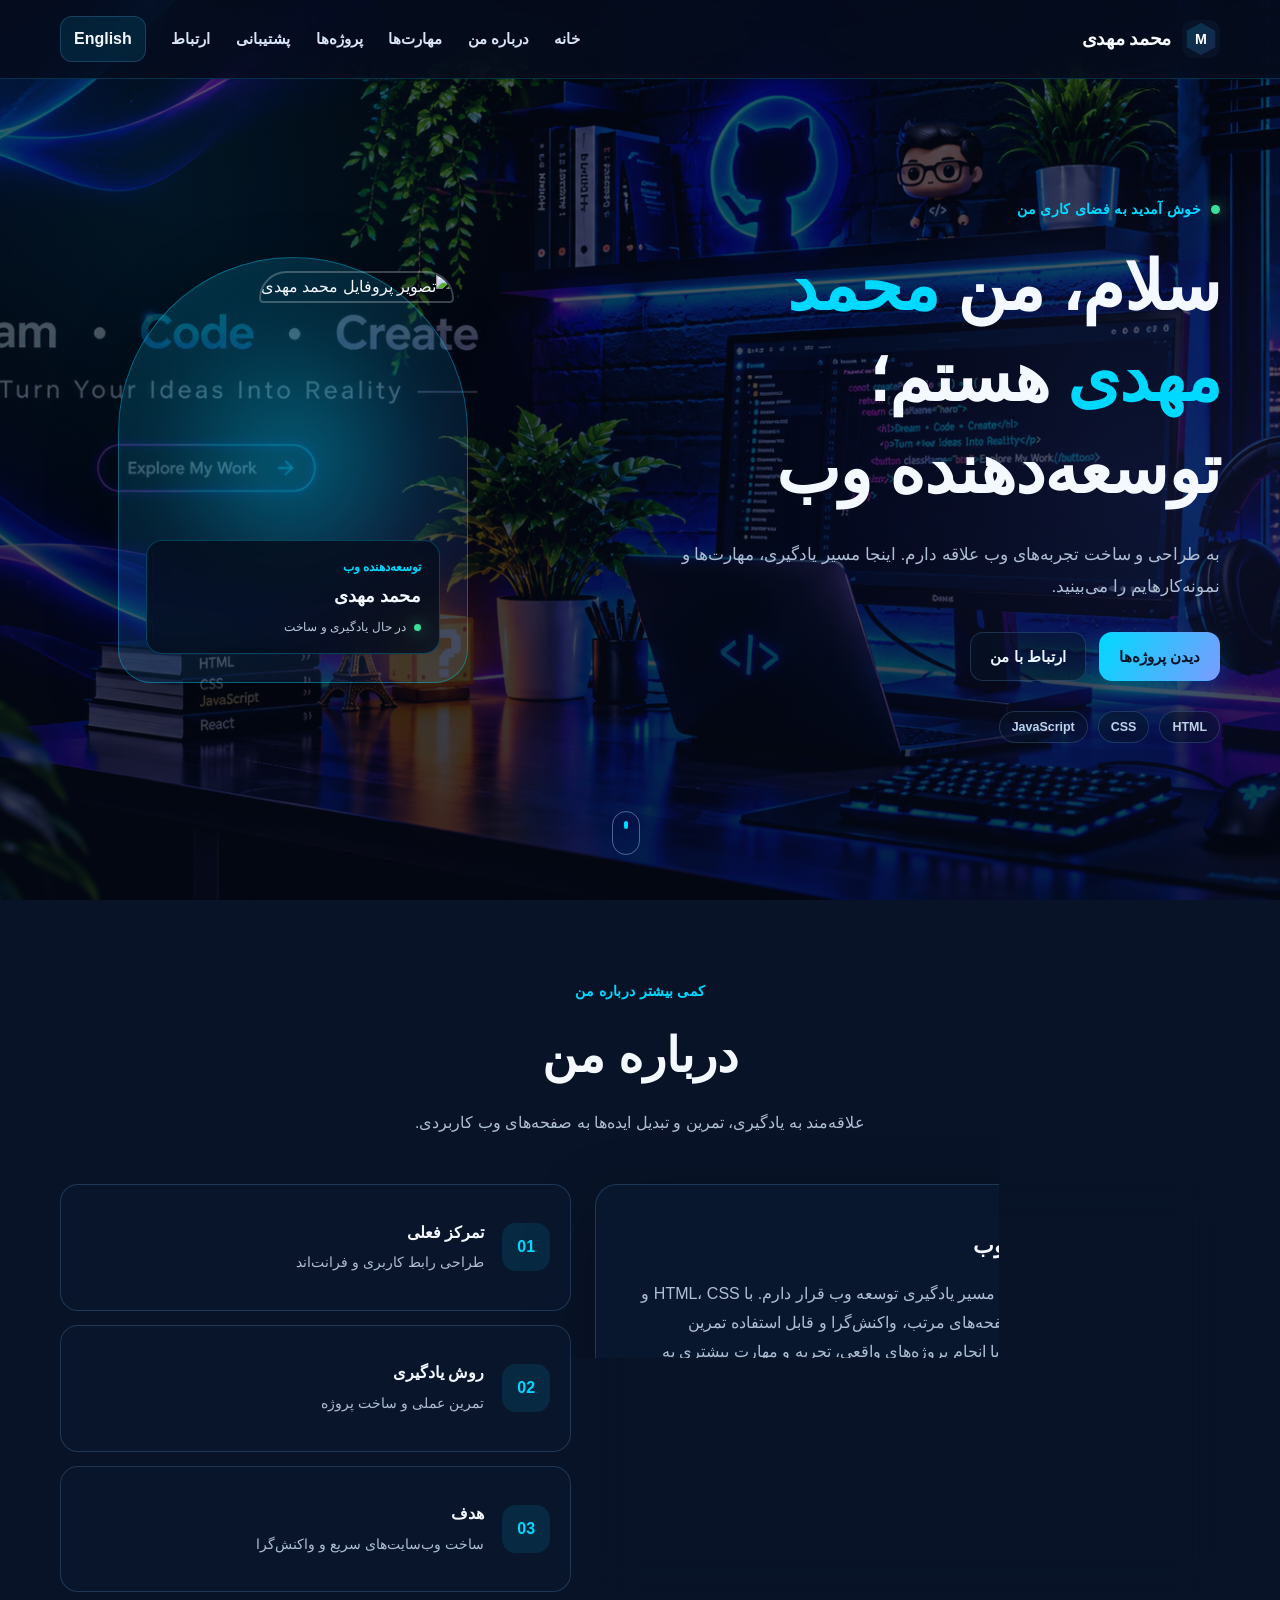
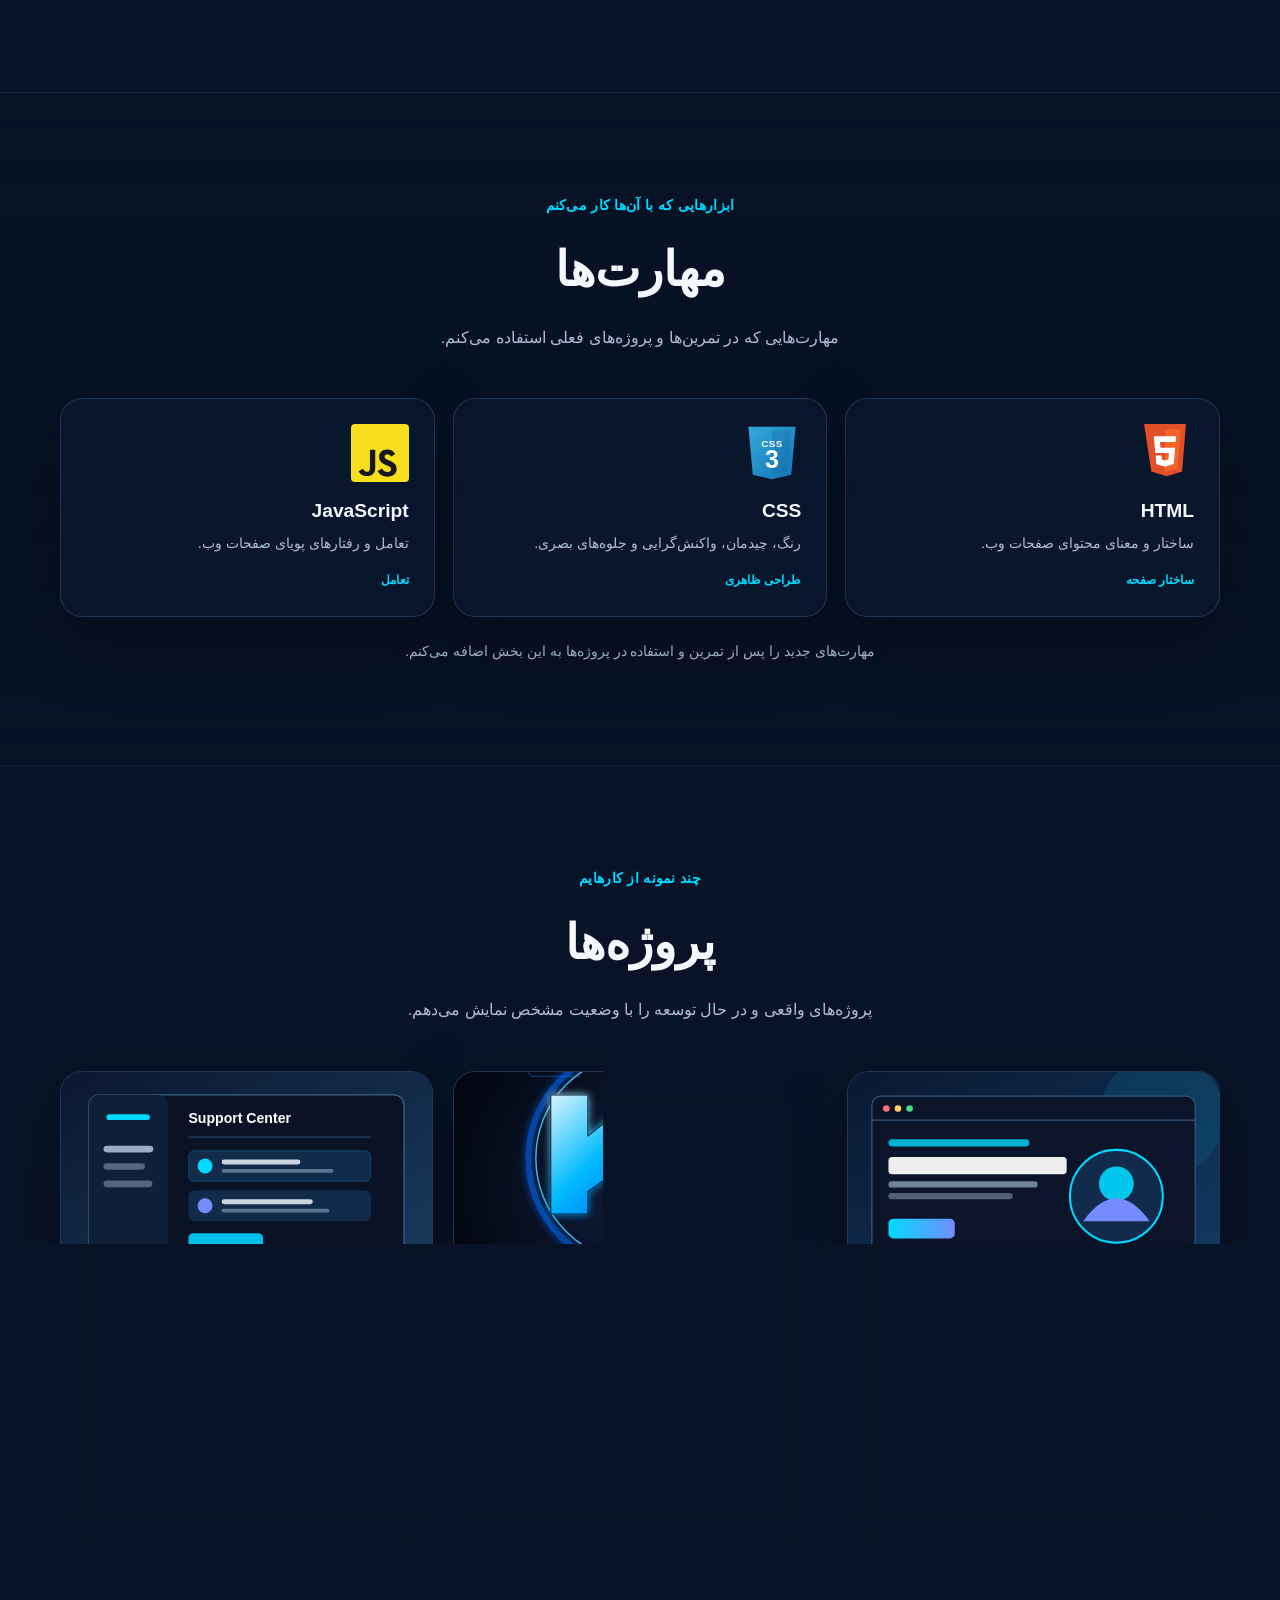
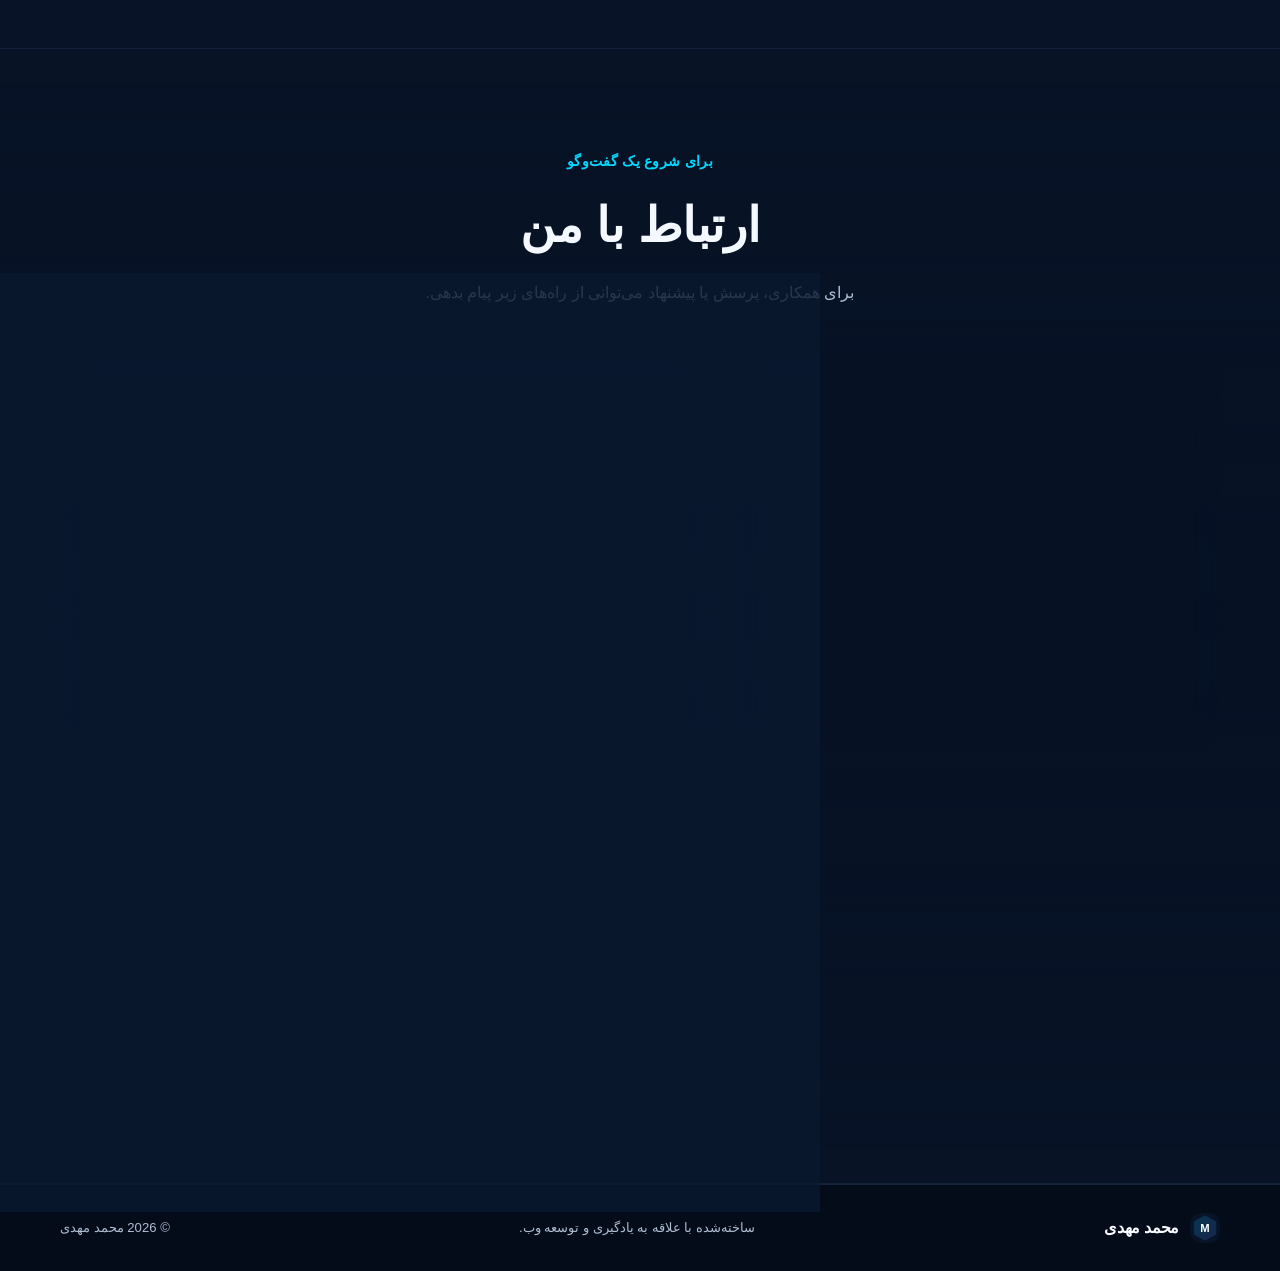
==== commit fb356602: "Add localized form placeholders" ====
--- a/index.html
+++ b/index.html
@@ -195,13 +195,13 @@
           <form class="contact-form glass-panel reveal" id="contactForm">
             <h3 data-i18n="formTitle">پیام خود را بنویس</h3>
             <label for="contactName" data-i18n="labelName">نام</label>
-            <input id="contactName" name="name" type="text" autocomplete="name" maxlength="80" required placeholder="نام شما">
+            <input id="contactName" name="name" type="text" autocomplete="name" maxlength="80" required data-i18n-placeholder="namePlaceholder" placeholder="نام شما">
             <label for="contactEmail" data-i18n="labelEmail">ایمیل</label>
-            <input id="contactEmail" name="email" type="email" autocomplete="email" maxlength="120" required placeholder="name@example.com">
+            <input id="contactEmail" name="email" type="email" autocomplete="email" maxlength="120" required data-i18n-placeholder="emailPlaceholder" placeholder="name@example.com">
             <label for="contactSubject" data-i18n="labelSubject">موضوع</label>
-            <input id="contactSubject" name="subject" type="text" maxlength="120" required placeholder="موضوع پیام">
+            <input id="contactSubject" name="subject" type="text" maxlength="120" required data-i18n-placeholder="subjectPlaceholder" placeholder="موضوع پیام">
             <label for="contactMessage" data-i18n="labelMessage">متن پیام</label>
-            <textarea id="contactMessage" name="message" rows="4" maxlength="2000" required placeholder="پیامت را اینجا بنویس..."></textarea>
+            <textarea id="contactMessage" name="message" rows="4" maxlength="2000" required data-i18n-placeholder="messagePlaceholder" placeholder="پیامت را اینجا بنویس..."></textarea>
             <div class="form-actions">
               <button class="button button-primary" type="submit" data-i18n="sendWhatsApp">آماده‌سازی پیام در واتساپ</button>
               <button class="button button-ghost" type="button" data-email-form="contactForm" data-i18n="sendEmail">ارسال از طریق ایمیل</button>
--- a/style.css
+++ b/style.css
@@ -1,442 +1,240 @@
-* {
-    margin: 0;
-    padding: 0;
-    box-sizing: border-box;
-    scroll-behavior: smooth;
-}
-
-body {
-    min-height: 100vh;
-    font-family: Arial, Helvetica, sans-serif;
-    background-color: #10121b;
-    background-image: none;
-    background-size: cover;
-    background-position: center;
-    background-repeat: no-repeat;
-    background-attachment: fixed;
-    color: white;
-    line-height: 1.6;
-}
-
-header {
-    background: rgba(23, 26, 39, 0.78);
-    padding: 20px 8%;
-}
-
-.navbar {
-    display: flex;
-    justify-content: space-between;
-    flex-wrap: wrap;
-    gap: 15px;
-}
-
-.iogo {
-    color: white;
-}
-
-.logo span,
-h2 span {
-    color: #00d9ff;
-}
-
-.nav-links {
-    display: flex;
-    gap: 22px;
-    list-style: none;
-    flex-wrap: wrap;
-}
-
-.nav-links a {
-    color: white;
-    text-decoration: none;
-    transition: 0.3s;
-}
-
-.nav-links a:hover {
-    color: #00d9ff;
-}
-
-.hero {
-    min-height: 75vh;
-    display: flex;
-    align-items: center;
-    justify-content: center;
-    text-align: center;
-    padding: 50px 20px;
-    background: transparent;
-}
-
-.Welcome {
-    color: #00d9ff;
-    letter-spacing: 3px;
-    margin-bottom: 15px;
-}
-
-.hero h1 {
-    font-size: 45px;
-    margin-bottom: 20px;
-}
-
-.hero h1 span {
-    color: #00d9ff;
-}
-
-.hero h1 span:first-child,
-.section h2 span:first-child {
-    color: white;
-}
-
-.description {
-    max-width: 550px;
-    margin: 0 auto 25px;
-    color: #c5c9c5;
-}
-
-.btu,
-button {
-    display: inline-block;
-    background: #00bfe8;
-    color: #10121b;
-    padding: 12px 25px;
-    border: none;
-    border-radius: 8px;
-    text-decoration: none;
-    font-weight: bold;
-    cursor: pointer;
-    transition: 0.3s;
-}
-
-.btu:hover,
-button:hover {
-    background: #ffffff;
-    transform: translateY(-3px);
-}
-
-.section {
-    padding: 70px 8%;
-    text-align: center;
-}
-
-.section h2 {
-    font-size: 30px;
-    margin-bottom: 25px;
-}
-
-.section>p {
-    max-width: 650px;
-    margin: auto;
-    color: #c5c9d5;
-}
-
-.cards {
-    display: flex;
-    justify-content: center;
-    flex-wrap: wrap;
-    gap: 25px;
-    margin-top: 30px;
-}
-
-.card {
-    background: rgba(28, 34, 51, 0.82);
-    padding: 30px;
-    width: 250px;
-    border-radius: 15px;
-    border: 1px solid #303b53;
-    transition: 0.3s;
-}
-
-card:hover {
-    transform: translateY(-8px);
-    border-color: #00d9ff;
-}
-
-.card h3 {
-    color: #00d9ff;
-    margin-bottom: 12px;
-}
-
-.card p {
-    color: #c5c9d5;
-}
-
-#contact button {
-    margin-top: 20px;
-}
-
-footer {
-    background: #171a27;
-    text-align: center;
-    padding: 22px;
-    color: #c5c9d5;
-}
-
-@media (max-width:600px) {
-    .navbar {
-        justify-content: center;
-    }
-
-    .nav-links {
-        justify-content: center;
-        gap: 14px;
-    }
-
-    .hero h1 {
-        font-size: 30px;
-    }
-
-    .section {
-        padding: 50px 20px;
-    }
-
-    .card {
-        width: 100%;
-    }
-}
-
-/* Hero Layout*/
-.hero-layout {
-    display: flex;
-    align-items: center;
-    justify-content: center;
-    gap: 60px;
-    flex-wrap: wrap;
-}
-
-.hero-content {
-    animation: slideIn 1s ease;
-}
-
-.profile-image img {
-    width: 20px;
-    height: 20px;
-    object-fit: cover;
-    border-radius: 50%;
-    border: 4px solid #00d9ff;
-    box-shadow: 0 0 30px #00d9ff55;
-    animation: float 3s ease-in-out infinite;
-}
-
-/* Animations*/
-@keyframes float {
-
-    0%,
-    100% {
-        transform: translateY(0)
-    }
-
-    50% {
-        transform: translateY(-15px);
-    }
-}
-
-@keyframes slideIn {
-    From {
-        opacity: 0;
-        transform: translateX(-30px);
-    }
-
-    to {
-        opacity: 1;
-        transform: translateX(0);
-    }
-}
-
-@media (max-width:600px) {
-    .hero-layout {
-        flex-direction: column-reverse;
-        gap: 30px;
-    }
-
-    .profile-image img {
-        width: 190px;
-        height: 190px;
-
-    }
-}
-
-/* Language Button */
-
-#languageBtn {
-    background: #00d9ff;
-    color: #10121b;
-    padding: 10px 18px;
-    border: none;
-    border-radius: 8px;
-    cursor: pointer;
-    font-weight: bold;
-}
-
-/* Persian Direction */
-
-body.fa {
-    direction: rtl;
-    font-family: Tahoma, Arial, sans-serif;
-}
-
-body.fa .navbar,
-body.fa .nav-links {
-    direction: rtl;
-}
-
-body.fa .hero-content {
-    text-align: right;
-}
-
-body.fa .section {
-    text-align: center;
-}
-
-/* Professional portfolio theme refresh */
+:root {
+  color-scheme: dark;
+  --bg: #081327;
+  --panel: rgba(10, 25, 48, .82);
+  --panel-strong: rgba(12, 29, 55, .95);
+  --line: rgba(110, 173, 231, .22);
+  --text: #f4f8ff;
+  --muted: #aebed3;
+  --cyan: #00d9ff;
+  --blue: #6b8cff;
+  --purple: #876dff;
+  --radius: 22px;
+  --shadow: 0 24px 70px rgba(0, 0, 0, .28);
+}
+* { box-sizing: border-box; }
+html { scroll-behavior: smooth; scroll-padding-top: 90px; }
 body {
-    background-color: #080d1b;
-    background-image: linear-gradient(rgba(5, 8, 22, 0.12), rgba(5, 8, 22, 0.26)), url("akss/portfolio-bg-2026.png");
-    background-size: cover;
-    background-position: center;
-    background-repeat: no-repeat;
-    background-attachment: fixed;
-    color: #f4f8ff;
-}
-header {
-    position: sticky;
-    top: 0;
-    z-index: 10;
-    background: rgba(8, 13, 27, .78);
-    border-bottom: 1px solid rgba(0, 217, 255, .2);
-    backdrop-filter: blur(14px);
-    -webkit-backdrop-filter: blur(14px);
-}
-.navbar { align-items: center; }
-.nav-links a { color: #e5efff; }
-.hero { min-height: 78vh; background: transparent; }
-.hero h1 { font-size: clamp(32px, 5vw, 58px); line-height: 1.2; }
-.welcome { color: #00d9ff; font-weight: 700; letter-spacing: 3px; }
-.description, .section > p { color: #c5d2e8; }
-.btu, button {
-    background: linear-gradient(135deg, #00d9ff, #6a8cff);
-    color: #07101f;
-    border-radius: 10px;
-    box-shadow: 0 8px 28px rgba(0, 217, 255, .2);
-}
-.btu:hover, button:hover {
-    transform: translateY(-3px);
-    box-shadow: 0 12px 34px rgba(0, 217, 255, .32);
-}
-.section { scroll-margin-top: 90px; }
-.card {
-    background: rgba(12, 22, 42, .78);
-    border: 1px solid rgba(91, 181, 255, .25);
-    border-radius: 18px;
-    backdrop-filter: blur(12px);
-    -webkit-backdrop-filter: blur(12px);
-    box-shadow: 0 14px 40px rgba(0, 0, 0, .2);
-}
-.card:hover {
-    transform: translateY(-8px);
-    border-color: #00d9ff;
-    box-shadow: 0 18px 42px rgba(0, 217, 255, .12);
-}
-footer {
-    background: rgba(8, 13, 27, .82);
-    border-top: 1px solid rgba(0, 217, 255, .16);
-}
-.profole-image img, .profile-image img {
-    width: 220px;
-    height: 220px;
-    object-fit: cover;
-    border-radius: 50%;
-    border: 4px solid #00d9ff;
-    box-shadow: 0 0 35px rgba(0, 217, 255, .35);
-}
-#languageBtn { background: #00d9ff; }
-@media (max-width: 600px) {
-    body { background-attachment: scroll; }
-    .profole-image img, .profile-image img { width: 180px; height: 180px; }
-}
-
-
-/* Icon-only contact links */
-.social-links {
-    display: flex;
-    justify-content: center;
-    align-items: center;
-    flex-wrap: wrap;
-    gap: 20px;
-    margin: 30px auto 10px;
-}
-.social-link {
-    width: 76px;
-    height: 76px;
-    display: inline-flex;
-    align-items: center;
-    justify-content: center;
-    border-radius: 22px;
-    background: rgba(12, 22, 42, .82);
-    border: 1px solid rgba(91, 181, 255, .3);
-    box-shadow: 0 10px 28px rgba(0, 0, 0, .22);
-    backdrop-filter: blur(10px);
-    -webkit-backdrop-filter: blur(10px);
-    transition: transform .25s ease, box-shadow .25s ease, border-color .25s ease;
-}
-.social-link img {
-    width: 36px;
-    height: 36px;
-    object-fit: contain;
-}
-.social-link:hover {
-    transform: translateY(-7px) scale(1.05);
-    border-color: #00d9ff;
-    box-shadow: 0 14px 32px rgba(0, 217, 255, .2);
-}
-.whatsapp-link:hover { background: rgba(37, 211, 102, .16); }
-.email-link:hover { background: rgba(234, 67, 53, .16); }
-.github-link:hover { background: rgba(255, 255, 255, .12); }
-@media (max-width: 600px) {
-    .social-links { gap: 14px; }
-    .social-link { width: 66px; height: 66px; border-radius: 18px; }
-    .social-link img { width: 32px; height: 32px; }
-}
-
-
-/* Technology logos beside skill names */
-#skills .skill-title {
-    display: inline-flex;
-    align-items: center;
-    justify-content: center;
-    gap: 10px;
-    margin: 0 0 14px;
-    line-height: 1.2;
-}
-#skills .skill-icon {
-    display: inline-block;
-    width: 34px;
-    height: 34px;
-    object-fit: contain;
-    flex: 0 0 34px;
-    vertical-align: middle;
-}
-@media (max-width: 600px) {
-    #skills .skill-title { gap: 8px; }
-    #skills .skill-icon {
-        width: 30px;
-        height: 30px;
-        flex-basis: 30px;
-    }
-}
-
-/* Brand logo portfolio showcase card */
-.brand-project-card { width: min(340px, 100%); overflow: hidden; }
-.brand-project-image { width: 100%; height: auto; display: block; border-radius: 12px; margin: 0 auto 18px; border: 1px solid rgba(91,181,255,.3); }
-
-
-/* Dedicated portrait background for mobile phones */
-@media (max-width: 700px) {
-    body {
-        background-image:
-            linear-gradient(rgba(3, 7, 20, 0.12), rgba(3, 7, 20, 0.24)),
-            url("akss/portfolio-bg-mobile.jpg");
-        background-size: cover;
-        background-position: center top;
-        background-repeat: no-repeat;
-        background-attachment: scroll;
-    }
-}
+  margin: 0;
+  min-width: 320px;
+  min-height: 100vh;
+  color: var(--text);
+  background-color: var(--bg);
+  background-image: linear-gradient(rgba(4, 9, 23, .66), rgba(4, 9, 23, .78)), url("akss/portfolio-bg-2026.png");
+  background-position: center top;
+  background-size: cover;
+  background-repeat: no-repeat;
+  background-attachment: fixed;
+  font-family: Tahoma, Arial, sans-serif;
+  line-height: 1.8;
+}
+body::before {
+  content: "";
+  position: fixed;
+  inset: 0;
+  z-index: -1;
+  pointer-events: none;
+  background: radial-gradient(circle at 12% 20%, rgba(0,217,255,.08), transparent 28%), radial-gradient(circle at 90% 55%, rgba(108,105,255,.1), transparent 30%);
+}
+a { color: inherit; }
+button, input, textarea { font: inherit; }
+button, a { -webkit-tap-highlight-color: transparent; }
+img { max-width: 100%; }
+.container { width: min(1160px, calc(100% - 44px)); margin-inline: auto; }
+.skip-link {
+  position: fixed; top: 10px; inset-inline-start: 10px; z-index: 1000;
+  transform: translateY(-160%); background: var(--cyan); color: #061326;
+  padding: 10px 16px; border-radius: 10px; font-weight: 800;
+}
+.skip-link:focus { transform: translateY(0); }
+.site-header {
+  position: sticky; top: 0; z-index: 100;
+  background: rgba(5, 13, 29, .84);
+  border-bottom: 1px solid rgba(0,217,255,.18);
+  backdrop-filter: blur(18px); -webkit-backdrop-filter: blur(18px);
+  transform: translateY(0);
+  transition: transform .42s cubic-bezier(.2,.75,.25,1), background .25s ease, box-shadow .25s ease;
+  will-change: transform;
+}
+.site-header.is-hidden { transform: translateY(-110%); pointer-events: none; }
+.navbar { min-height: 78px; display: flex; align-items: center; justify-content: space-between; gap: 24px; }
+.brand { display: inline-flex; align-items: center; gap: 11px; text-decoration: none; font-weight: 900; letter-spacing: -.3px; white-space: nowrap; }
+.brand img { display: block; border-radius: 11px; }
+.brand span { font-size: 1.16rem; color: #f8fbff; }
+.nav-links { list-style: none; display: flex; align-items: center; gap: clamp(12px, 2vw, 26px); padding: 0; margin: 0; }
+.nav-links a { position: relative; text-decoration: none; color: #d7e5f7; font-size: .93rem; font-weight: 700; transition: color .2s ease; }
+.nav-links a::after { content: ""; position: absolute; inset-inline: 0; bottom: -9px; height: 2px; background: var(--cyan); transform: scaleX(0); transition: transform .2s ease; }
+.nav-links a:hover, .nav-links a:focus-visible { color: var(--cyan); }
+.nav-links a:hover::after, .nav-links a:focus-visible::after { transform: scaleX(1); }
+.language-btn, .menu-toggle {
+  border: 1px solid var(--line); border-radius: 12px; background: rgba(0,217,255,.1);
+  color: var(--text); padding: 8px 13px; cursor: pointer; font-weight: 800;
+}
+.language-btn:hover { border-color: var(--cyan); background: rgba(0,217,255,.18); }
+.menu-toggle { display: none; width: 46px; height: 44px; padding: 9px; }
+.menu-toggle span { display: block; width: 100%; height: 2px; margin: 5px 0; border-radius: 3px; background: #eaf7ff; transition: transform .2s ease, opacity .2s ease; }
+.hero { min-height: 710px; min-height: min(800px, calc(100svh - 78px)); display: grid; align-items: center; position: relative; padding: 86px 0 104px; overflow: hidden; }
+.hero-grid { display: grid; grid-template-columns: 1.12fr .88fr; align-items: center; gap: clamp(38px, 8vw, 100px); }
+.hero-copy { max-width: 680px; }
+.eyebrow { display: flex; align-items: center; gap: 10px; margin: 0 0 18px; color: var(--cyan); font-size: .9rem; font-weight: 800; letter-spacing: .3px; }
+.status-dot, .caption-status i { width: 9px; height: 9px; border-radius: 50%; display: inline-block; background: #39df9a; box-shadow: 0 0 15px rgba(57,223,154,.7); }
+.hero h1 { margin: 0; max-width: 720px; font-size: clamp(2.25rem, 5.3vw, 4.5rem); line-height: 1.35; letter-spacing: -.8px; }
+.hero h1 strong { color: var(--cyan); font-weight: 900; }
+.hero-description { max-width: 620px; color: var(--muted); font-size: 1.08rem; margin: 24px 0 30px; }
+.hero-actions { display: flex; align-items: center; gap: 13px; flex-wrap: wrap; }
+.button { min-height: 48px; display: inline-flex; align-items: center; justify-content: center; gap: 9px; padding: 10px 19px; border: 1px solid transparent; border-radius: 13px; text-decoration: none; cursor: pointer; font-weight: 900; font-size: .94rem; transition: transform .22s ease, box-shadow .22s ease, background .22s ease, border-color .22s ease; }
+.button:hover { transform: translateY(-3px); }
+.button-primary { color: #051429; background: linear-gradient(120deg, #00d9ff, #7a9cff); box-shadow: 0 10px 28px rgba(0,217,255,.2); }
+.button-primary:hover { box-shadow: 0 15px 35px rgba(0,217,255,.32); }
+.button-ghost { color: #eaf5ff; border-color: var(--line); background: rgba(8,20,40,.55); }
+.button-ghost:hover { border-color: var(--cyan); background: rgba(0,217,255,.1); }
+.hero-tags { display: flex; gap: 10px; flex-wrap: wrap; margin-top: 30px; }
+.hero-tags span, .project-meta > span:last-child { color: #bfd2e8; border: 1px solid var(--line); border-radius: 99px; padding: 4px 12px; font-size: .78rem; font-weight: 800; background: rgba(8,20,40,.55); }
+.hero-visual { display: flex; justify-content: center; }
+.portrait-frame { width: min(350px, 82vw); aspect-ratio: .82; position: relative; padding: 13px; border: 1px solid rgba(0,217,255,.35); border-radius: 180px 180px 34px 34px; background: linear-gradient(145deg, rgba(0,217,255,.17), rgba(102,112,255,.08)); box-shadow: var(--shadow); }
+.portrait-glow { position: absolute; inset: 8% 8% 10%; border-radius: 170px 170px 28px 28px; background: radial-gradient(circle, rgba(0,217,255,.35), transparent 70%); filter: blur(30px); }
+.portrait { position: relative; z-index: 1; width: 100%; height: 100%; object-fit: cover; object-position: center; border-radius: 170px 170px 26px 26px; border: 2px solid rgba(255,255,255,.24); }
+.portrait-caption { position: absolute; z-index: 2; bottom: 28px; inset-inline: 27px; display: flex; flex-direction: column; gap: 3px; padding: 15px 18px; border-radius: 16px; background: rgba(5,14,30,.83); border: 1px solid rgba(0,217,255,.25); backdrop-filter: blur(12px); }
+.caption-kicker { font-size: .78rem; color: var(--cyan); font-weight: 800; }
+.portrait-caption strong { font-size: 1.1rem; }
+.caption-status { display: flex; align-items: center; gap: 8px; color: #b8c8da; font-size: .78rem; }
+.caption-status i { width: 7px; height: 7px; }
+.scroll-cue { position: absolute; bottom: 24px; inset-inline-start: 50%; width: 28px; height: 44px; border: 1px solid rgba(160,205,238,.45); border-radius: 99px; display: grid; place-items: start center; padding-top: 9px; }
+.scroll-cue span { width: 4px; height: 8px; border-radius: 6px; background: var(--cyan); animation: scrollDrop 1.4s infinite; }
+@keyframes scrollDrop { 0% { transform: translateY(0); opacity: 1; } 100% { transform: translateY(13px); opacity: 0; } }
+.section { padding: 100px 0; }
+.section-alt { background: linear-gradient(180deg, rgba(7,18,36,.35), rgba(6,17,35,.7), rgba(7,18,36,.35)); border-block: 1px solid rgba(105,163,220,.1); }
+.section-anchor { scroll-margin-top: 92px; }
+.section-heading { max-width: 720px; margin: 0 auto 46px; text-align: center; }
+.section-heading .eyebrow { justify-content: center; margin-bottom: 8px; }
+.section-heading h2 { margin: 0 0 10px; font-size: clamp(2rem, 4vw, 3rem); }
+.section-heading > p:last-child { margin: 0; color: var(--muted); }
+.glass-panel { background: var(--panel); border: 1px solid var(--line); border-radius: var(--radius); box-shadow: var(--shadow); backdrop-filter: blur(16px); -webkit-backdrop-filter: blur(16px); }
+.about-grid { display: grid; grid-template-columns: 1.1fr .9fr; gap: 24px; align-items: stretch; }
+.about-copy { padding: clamp(24px, 4vw, 42px); }
+.about-copy h3, .contact-card h3, .contact-form h3 { margin: 0 0 14px; font-size: 1.35rem; }
+.about-copy p { color: var(--muted); margin: 0 0 17px; }
+.text-link { display: inline-flex; margin-top: 5px; color: var(--cyan); font-weight: 900; text-decoration: none; }
+.about-facts { display: grid; gap: 14px; }
+.fact-card { display: flex; align-items: center; gap: 18px; padding: 20px; border: 1px solid var(--line); border-radius: 18px; background: rgba(9,24,46,.7); }
+.fact-icon { width: 48px; height: 48px; flex: 0 0 48px; display: grid; place-items: center; border-radius: 14px; color: var(--cyan); background: rgba(0,217,255,.1); font-weight: 900; }
+.fact-card h3 { margin: 0 0 3px; font-size: 1rem; }
+.fact-card p { margin: 0; color: var(--muted); font-size: .9rem; }
+.skills-grid { display: grid; grid-template-columns: repeat(3, 1fr); gap: 18px; }
+.skill-card { min-height: 190px; display: flex; flex-direction: column; align-items: flex-start; padding: 25px; gap: 12px; transition: transform .25s ease, border-color .25s ease; }
+.skill-card:hover, .project-card:hover, .fact-card:hover { transform: translateY(-6px); border-color: rgba(0,217,255,.58); }
+.skill-card img { width: 58px; height: 58px; object-fit: contain; }
+.skill-card h3 { margin: 0 0 2px; font-size: 1.2rem; }
+.skill-card p { margin: 0; color: var(--muted); font-size: .9rem; }
+.skill-label { margin-top: auto; color: var(--cyan); font-size: .78rem; font-weight: 800; }
+.skills-note { text-align: center; color: var(--muted); font-size: .88rem; margin: 22px 0 0; }
+.projects-grid { display: grid; grid-template-columns: repeat(3, minmax(0,1fr)); gap: 20px; align-items: stretch; }
+.project-card { overflow: hidden; display: flex; flex-direction: column; transition: transform .25s ease, border-color .25s ease; }
+.project-image-link { display: block; overflow: hidden; background: #0a1930; aspect-ratio: 1.6; }
+.project-image-link img { display: block; width: 100%; height: 100%; object-fit: cover; transition: transform .35s ease; }
+.project-image-link:hover img { transform: scale(1.04); }
+.project-content { padding: 21px; display: flex; flex-direction: column; flex: 1; }
+.project-meta { display: flex; justify-content: space-between; align-items: center; gap: 8px; flex-wrap: wrap; margin-bottom: 14px; }
+.project-meta > span:last-child { font-size: .68rem; padding: 2px 9px; }
+.project-status { padding: 3px 10px; border-radius: 99px; font-size: .75rem; font-weight: 900; }
+.status-live { background: rgba(48,220,148,.13); color: #65e6ae; }
+.status-done { background: rgba(0,217,255,.12); color: #6de8ff; }
+.status-progress { background: rgba(255,191,71,.13); color: #ffd27c; }
+.project-content h3 { margin: 0 0 7px; font-size: 1.12rem; }
+.project-content p { color: var(--muted); font-size: .9rem; margin: 0 0 18px; }
+.project-links { display: flex; gap: 18px; flex-wrap: wrap; margin-top: auto; }
+.project-links a { color: var(--cyan); text-decoration: none; font-weight: 900; font-size: .85rem; }
+.contact-grid { display: grid; grid-template-columns: .85fr 1.15fr; gap: 22px; align-items: start; }
+.contact-card, .contact-form { padding: clamp(22px, 3vw, 34px); }
+.contact-card > p { margin: 0 0 22px; color: var(--muted); }
+.social-links { display: grid; grid-template-columns: repeat(3, 1fr); gap: 10px; }
+.social-link { display: flex; min-width: 0; flex-direction: column; align-items: center; justify-content: center; gap: 8px; padding: 16px 7px; border: 1px solid var(--line); border-radius: 16px; background: rgba(5,16,34,.65); text-decoration: none; color: #eaf5ff; font-size: .8rem; font-weight: 800; transition: transform .2s ease, border-color .2s ease, background .2s ease; }
+.social-link:hover { transform: translateY(-4px); border-color: var(--cyan); background: rgba(0,217,255,.08); }
+.social-link img { width: 38px; height: 38px; object-fit: contain; }
+.support-link { display: flex; flex-direction: column; gap: 5px; margin-top: 22px; padding: 18px; border-radius: 16px; background: rgba(0,217,255,.08); border: 1px solid rgba(0,217,255,.2); text-decoration: none; }
+.support-link span { color: var(--muted); font-size: .85rem; }
+.support-link strong { color: var(--cyan); }
+.contact-form { display: grid; gap: 10px; }
+.contact-form label { font-size: .88rem; font-weight: 800; color: #dcecff; margin-top: 4px; }
+.contact-form input, .contact-form textarea { width: 100%; border: 1px solid rgba(139,178,219,.25); border-radius: 12px; background: rgba(4,14,30,.76); color: #fff; padding: 12px 14px; outline: none; resize: vertical; }
+.contact-form input:focus, .contact-form textarea:focus { border-color: var(--cyan); box-shadow: 0 0 0 3px rgba(0,217,255,.1); }
+.contact-form input::placeholder, .contact-form textarea::placeholder { color: #788da7; }
+.form-actions { display: flex; flex-wrap: wrap; gap: 10px; margin-top: 8px; }
+.form-actions .button { flex: 1 1 180px; }
+.form-status { color: var(--muted); font-size: .8rem; margin: 3px 0 0; }
+.site-footer { padding: 28px 0; border-top: 1px solid rgba(105,163,220,.16); background: rgba(4,11,24,.85); }
+.footer-inner { display: flex; justify-content: space-between; align-items: center; flex-wrap: wrap; gap: 14px; }
+.footer-inner p { margin: 0; color: var(--muted); font-size: .82rem; }
+.footer-brand img { width: 30px; height: 30px; }
+.footer-brand span { font-size: 1rem; }
+.reveal { opacity: 0; transform: translateY(18px); transition: opacity .65s ease, transform .65s ease; }
+.reveal.is-visible { opacity: 1; transform: translateY(0); }
+body.en { font-family: Arial, Helvetica, sans-serif; }
+body.en .hero-copy, body.en .about-copy, body.en .contact-card, body.en .contact-form { text-align: left; }
+body.en .eyebrow { letter-spacing: .2px; }
+body.en .nav-links { direction: ltr; }
+body.en .hero-tags { direction: ltr; }
+body.en .section-heading { direction: ltr; }
+body.en .form-actions { direction: ltr; }
+body.en .footer-inner { direction: ltr; }
+body.en .project-meta { direction: ltr; }
+body.en .project-links { direction: ltr; }
+body.en .fact-card { direction: ltr; }
+body.en .skip-link { inset-inline-start: auto; inset-inline-end: 10px; }
+@media (max-width: 980px) {
+  .nav-links { gap: 13px; }
+  .nav-links a { font-size: .86rem; }
+  .hero-grid { gap: 38px; }
+  .projects-grid { grid-template-columns: repeat(2, minmax(0,1fr)); }
+  .contact-grid { grid-template-columns: 1fr; }
+}
+@media (max-width: 760px) {
+  body { background-attachment: scroll; background-image: linear-gradient(rgba(4,9,23,.58), rgba(4,9,23,.72)), url("akss/portfolio-bg-mobile.jpg"); }
+  .container { width: min(100% - 30px, 560px); }
+  .navbar { min-height: 70px; }
+  .menu-toggle { display: block; }
+  .nav-links {
+    position: absolute; top: calc(100% + 1px); inset-inline: 0;
+    display: none; flex-direction: column; align-items: stretch; gap: 0;
+    padding: 10px 18px 16px; background: rgba(5,13,29,.97);
+    border-bottom: 1px solid var(--line); box-shadow: 0 18px 28px rgba(0,0,0,.25);
+  }
+  .nav-links.is-open { display: flex; }
+  .nav-links li { width: 100%; }
+  .nav-links a { display: block; padding: 11px 4px; font-size: .95rem; }
+  .nav-links a::after { display: none; }
+  .nav-links li:last-child { padding-top: 8px; }
+  .language-btn { width: 100%; min-height: 42px; }
+  .site-header.is-menu-open { transform: translateY(0) !important; }
+  .hero { min-height: auto; padding: 64px 0 84px; }
+  .hero-grid { grid-template-columns: 1fr; text-align: center; gap: 38px; }
+  .hero-copy { order: 2; }
+  .hero-visual { order: 1; }
+  .eyebrow, .hero-actions, .hero-tags { justify-content: center; }
+  .hero h1 { margin-inline: auto; font-size: clamp(2rem, 8vw, 3.4rem); }
+  .hero-description { margin-inline: auto; font-size: 1rem; }
+  .portrait-frame { width: min(265px, 74vw); aspect-ratio: .9; }
+  .scroll-cue { display: none; }
+  .section { padding: 72px 0; }
+  .about-grid { grid-template-columns: 1fr; }
+  .skills-grid { grid-template-columns: 1fr; }
+  .skill-card { min-height: 0; display: grid; grid-template-columns: 52px 1fr; align-items: center; padding: 18px; }
+  .skill-card img { width: 48px; height: 48px; grid-row: span 2; }
+  .skill-label { grid-column: 2; margin-top: -6px; }
+  .projects-grid { grid-template-columns: 1fr; }
+  .project-card { max-width: 560px; width: 100%; margin-inline: auto; }
+  .footer-inner { justify-content: center; text-align: center; }
+}
+@media (max-width: 420px) {
+  .hero-actions { flex-direction: column; align-items: stretch; }
+  .hero-actions .button { width: 100%; }
+  .social-links { gap: 7px; }
+  .social-link { font-size: .72rem; }
+  .social-link img { width: 32px; height: 32px; }
+  .form-actions { flex-direction: column; }
+}
+@media (prefers-reduced-motion: reduce) {
+  html { scroll-behavior: auto; }
+  *, *::before, *::after { animation-duration: .01ms !important; animation-iteration-count: 1 !important; transition-duration: .01ms !important; }
+  .reveal { opacity: 1; transform: none; }
+}
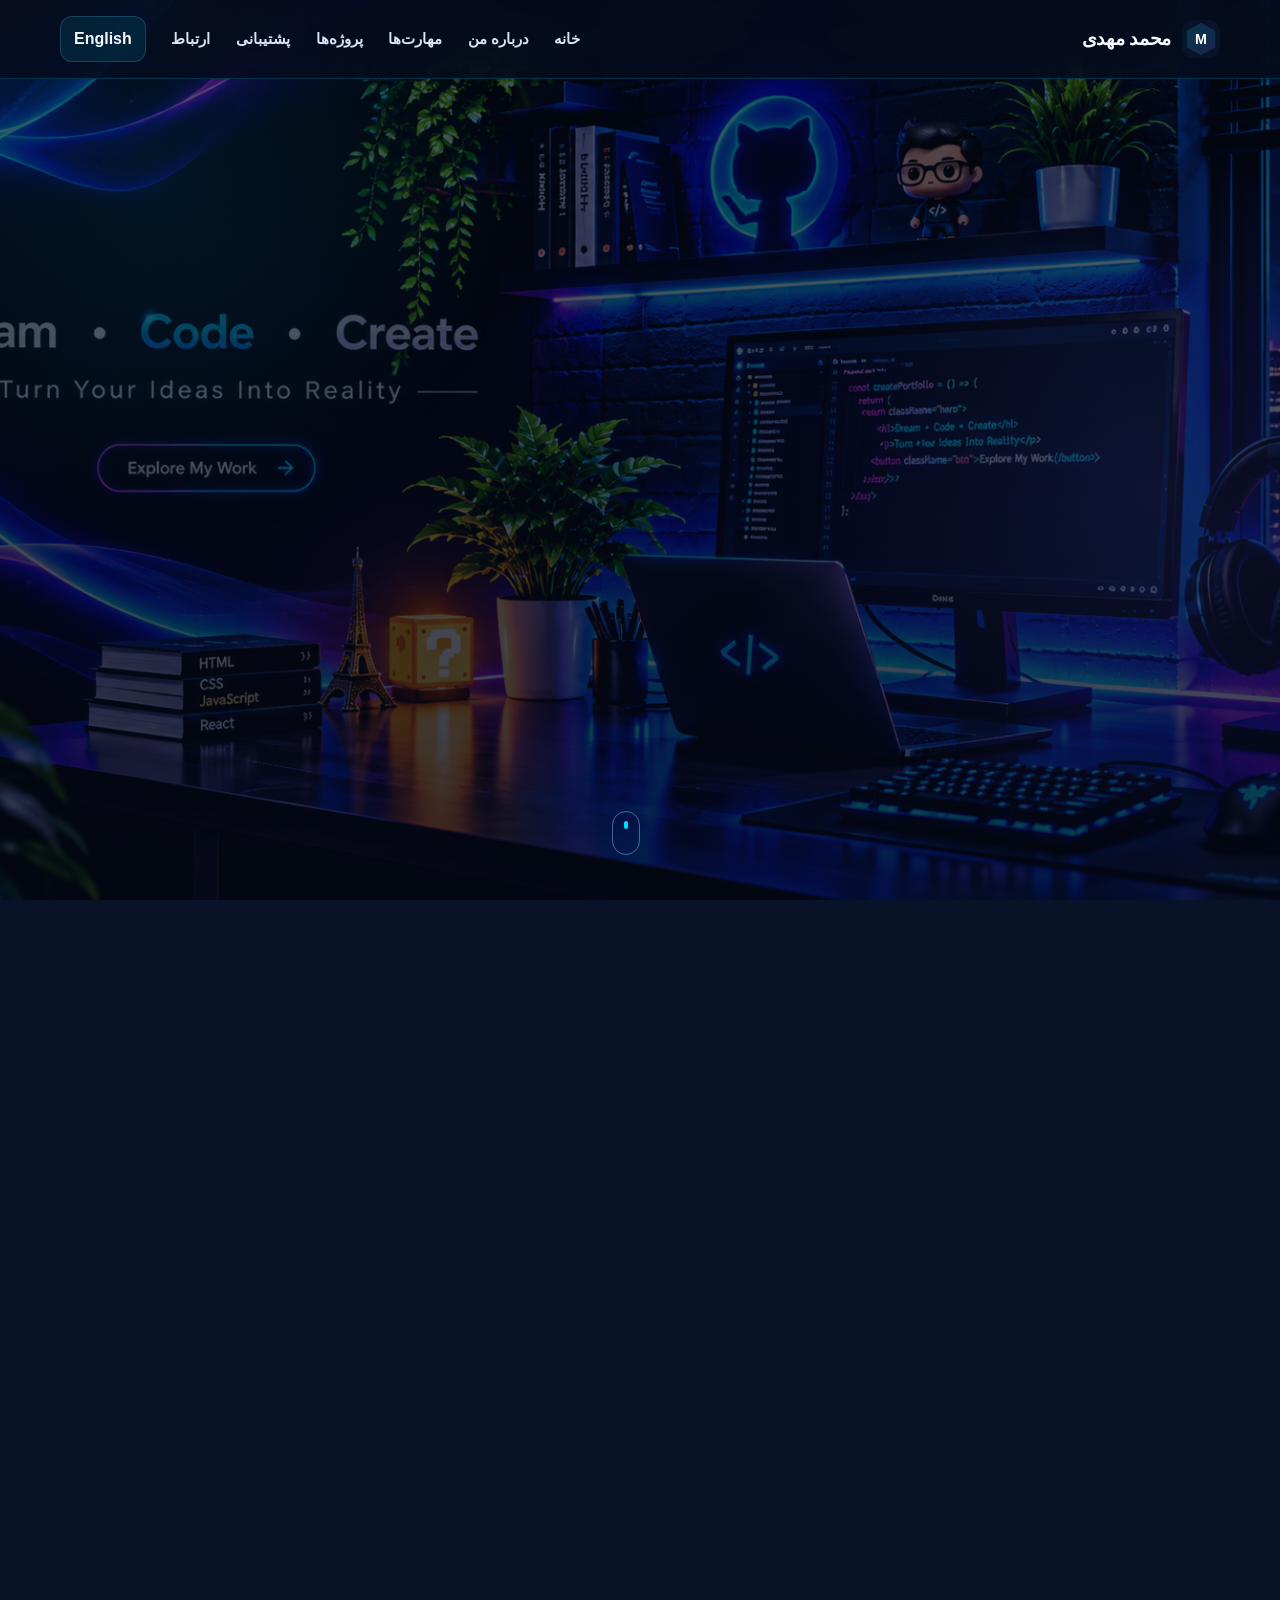
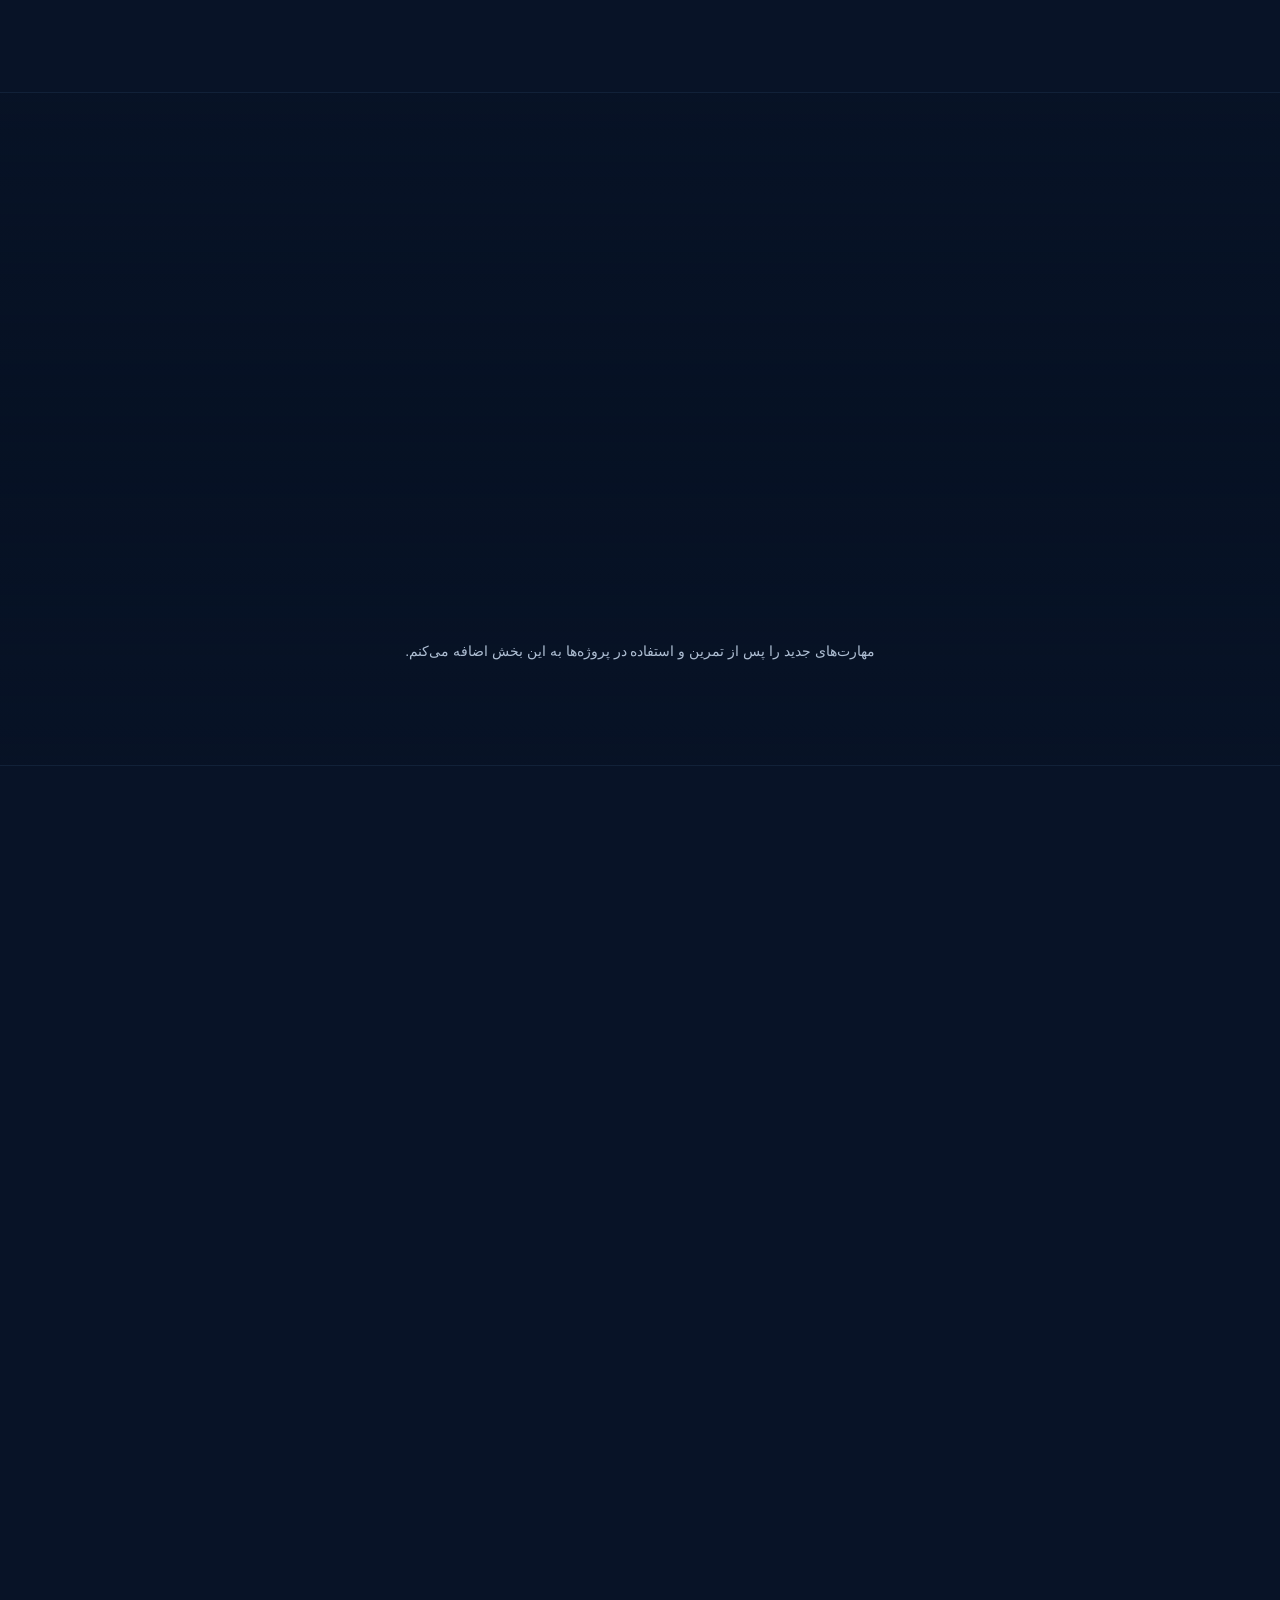
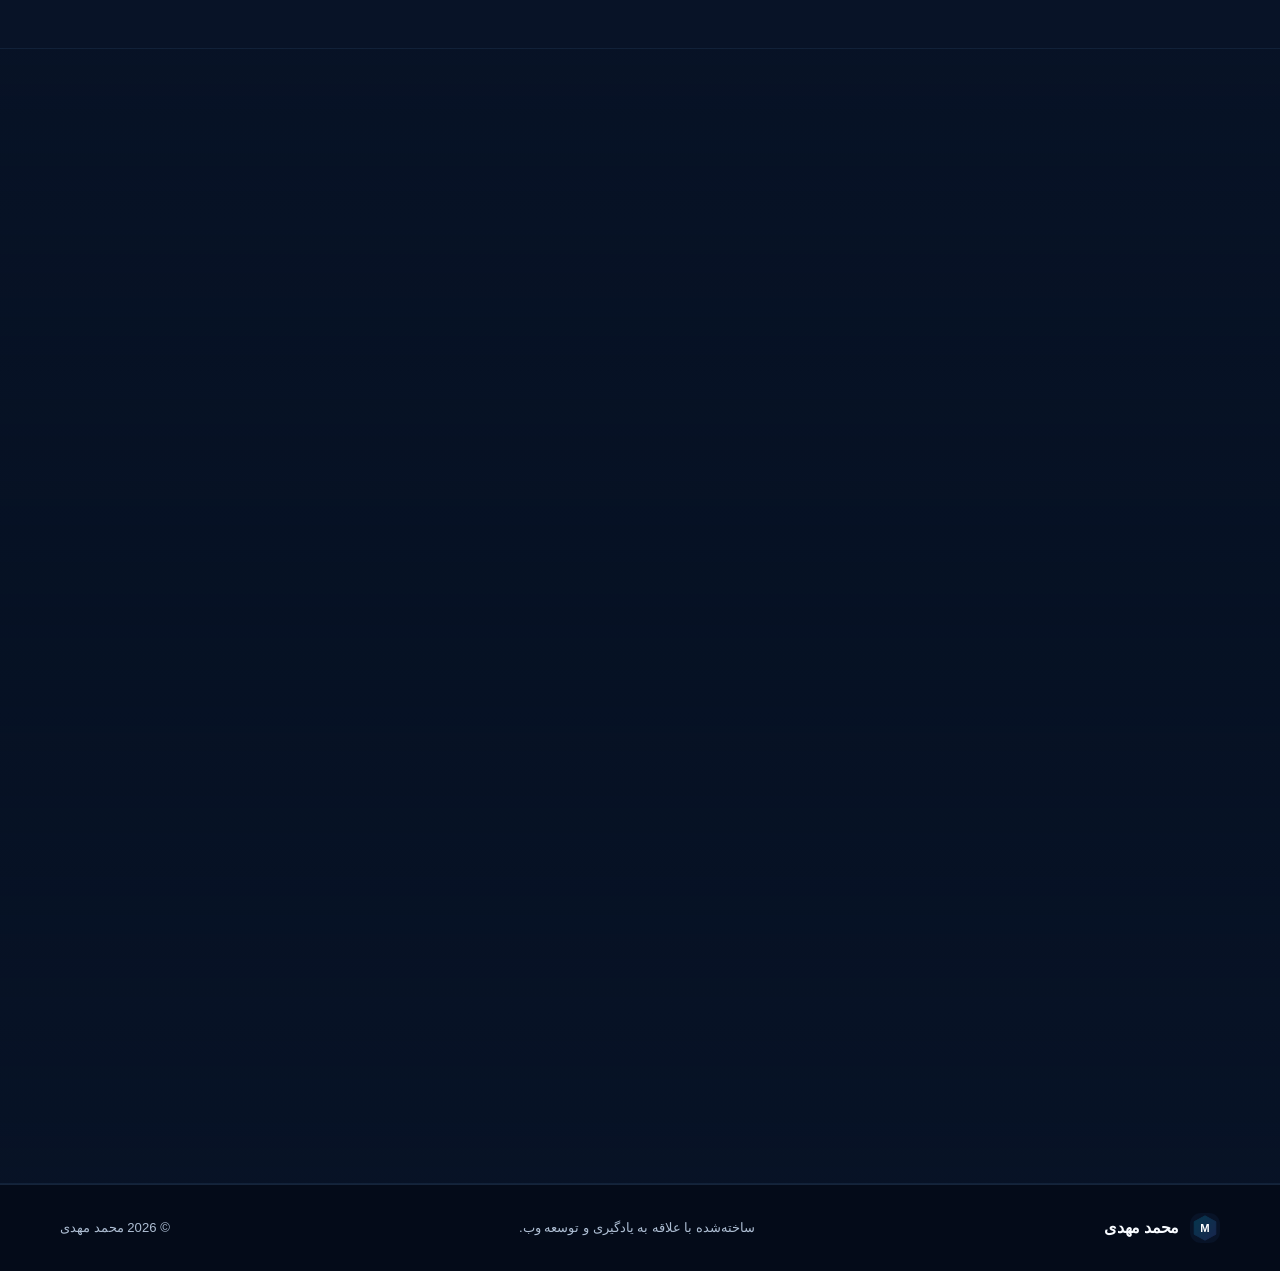
==== commit 78ea005a: "Update portfolio URLs after GitHub username change" ====
--- a/index.html
+++ b/index.html
@@ -7,14 +7,14 @@
   <meta name="description" content="نمونه‌کار محمد مهدی؛ معرفی مهارت‌های طراحی وب، پروژه‌ها و راه‌های ارتباطی.">
   <meta name="author" content="محمد مهدی">
   <meta name="robots" content="index,follow">
-  <link rel="canonical" href="https://mehrzad639.github.io/My-portfolio/">
+  <link rel="canonical" href="https://AbediLibs.github.io/My-portfolio/">
   <link rel="icon" type="image/svg+xml" href="akss/favicon.svg">
   <meta property="og:type" content="website">
   <meta property="og:locale" content="fa_IR">
   <meta property="og:title" content="محمد مهدی | توسعه‌دهنده وب">
   <meta property="og:description" content="نمونه‌کار شخصی، مهارت‌ها و پروژه‌های محمد مهدی.">
-  <meta property="og:url" content="https://mehrzad639.github.io/My-portfolio/">
-  <meta property="og:image" content="https://mehrzad639.github.io/My-portfolio/akss/mmd-brand-logo.svg">
+  <meta property="og:url" content="https://AbediLibs.github.io/My-portfolio/">
+  <meta property="og:image" content="https://AbediLibs.github.io/My-portfolio/akss/mmd-brand-logo.svg">
   <meta name="twitter:card" content="summary_large_image">
   <meta name="twitter:title" content="محمد مهدی | توسعه‌دهنده وب">
   <meta name="twitter:description" content="نمونه‌کار شخصی، مهارت‌ها و پروژه‌های محمد مهدی.">
@@ -135,7 +135,7 @@
         </div>
         <div class="projects-grid">
           <article class="project-card glass-panel reveal">
-            <a class="project-image-link" href="https://mehrzad639.github.io/My-portfolio/" target="_blank" rel="noopener noreferrer">
+            <a class="project-image-link" href="https://AbediLibs.github.io/My-portfolio/" target="_blank" rel="noopener noreferrer">
               <img src="akss/project-portfolio.svg" alt="تصویر نمایشی وب‌سایت نمونه‌کار" loading="lazy">
             </a>
             <div class="project-content">
@@ -143,8 +143,8 @@
               <h3 data-i18n="projectPortfolioTitle">وب‌سایت نمونه‌کار شخصی</h3>
               <p data-i18n="projectPortfolioText">همین وب‌سایت؛ برای معرفی مهارت‌ها، پروژه‌ها و راه‌های ارتباطی من.</p>
               <div class="project-links">
-                <a href="https://mehrzad639.github.io/My-portfolio/" target="_blank" rel="noopener noreferrer" data-i18n="viewProject">مشاهده سایت ↗</a>
-                <a href="https://github.com/mehrzad639/My-portfolio" target="_blank" rel="noopener noreferrer" data-i18n="sourceCode">کد پروژه ↗</a>
+                <a href="https://AbediLibs.github.io/My-portfolio/" target="_blank" rel="noopener noreferrer" data-i18n="viewProject">مشاهده سایت ↗</a>
+                <a href="https://github.com/AbediLibs/My-portfolio" target="_blank" rel="noopener noreferrer" data-i18n="sourceCode">کد پروژه ↗</a>
               </div>
             </div>
           </article>
@@ -188,7 +188,7 @@
             <div class="social-links">
               <a class="social-link" href="https://wa.me/989050043902" target="_blank" rel="noopener noreferrer" aria-label="WhatsApp" title="WhatsApp"><img src="akss/whatsapp-logo.svg" alt="WhatsApp" loading="lazy"><span>WhatsApp</span></a>
               <a class="social-link" href="mailto:mehrzada9999@gmail.com" aria-label="Email" title="Email"><img src="akss/email-logo.svg" alt="Email" loading="lazy"><span>Email</span></a>
-              <a class="social-link" href="https://github.com/mehrzad639" target="_blank" rel="noopener noreferrer" aria-label="GitHub" title="GitHub"><img src="akss/github-logo.svg" alt="GitHub" loading="lazy"><span>GitHub</span></a>
+              <a class="social-link" href="https://github.com/AbediLibs" target="_blank" rel="noopener noreferrer" aria-label="GitHub" title="GitHub"><img src="akss/github-logo.svg" alt="GitHub" loading="lazy"><span>GitHub</span></a>
             </div>
             <a class="support-link" href="support.html"><span data-i18n="needSupport">درخواست پشتیبانی داری؟</span><strong data-i18n="openSupport">رفتن به صفحه پشتیبانی ↗</strong></a>
           </div>
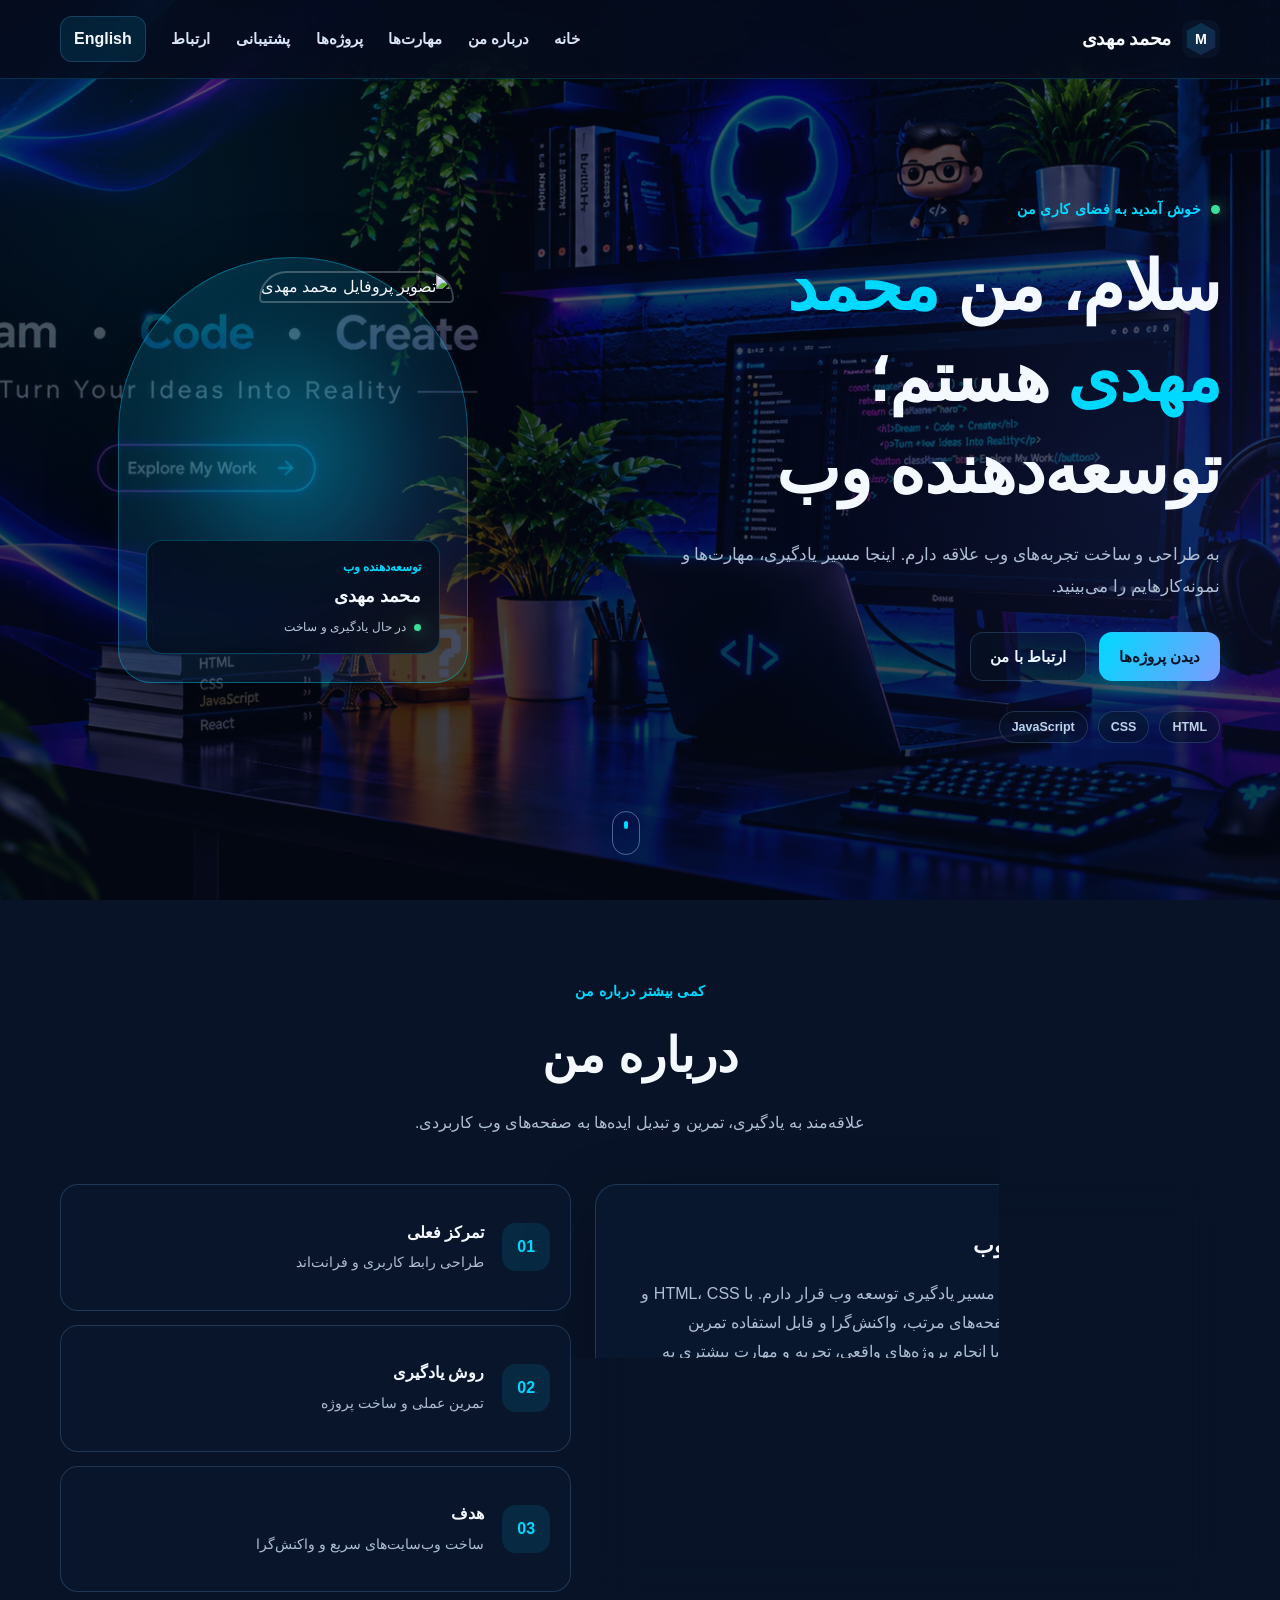
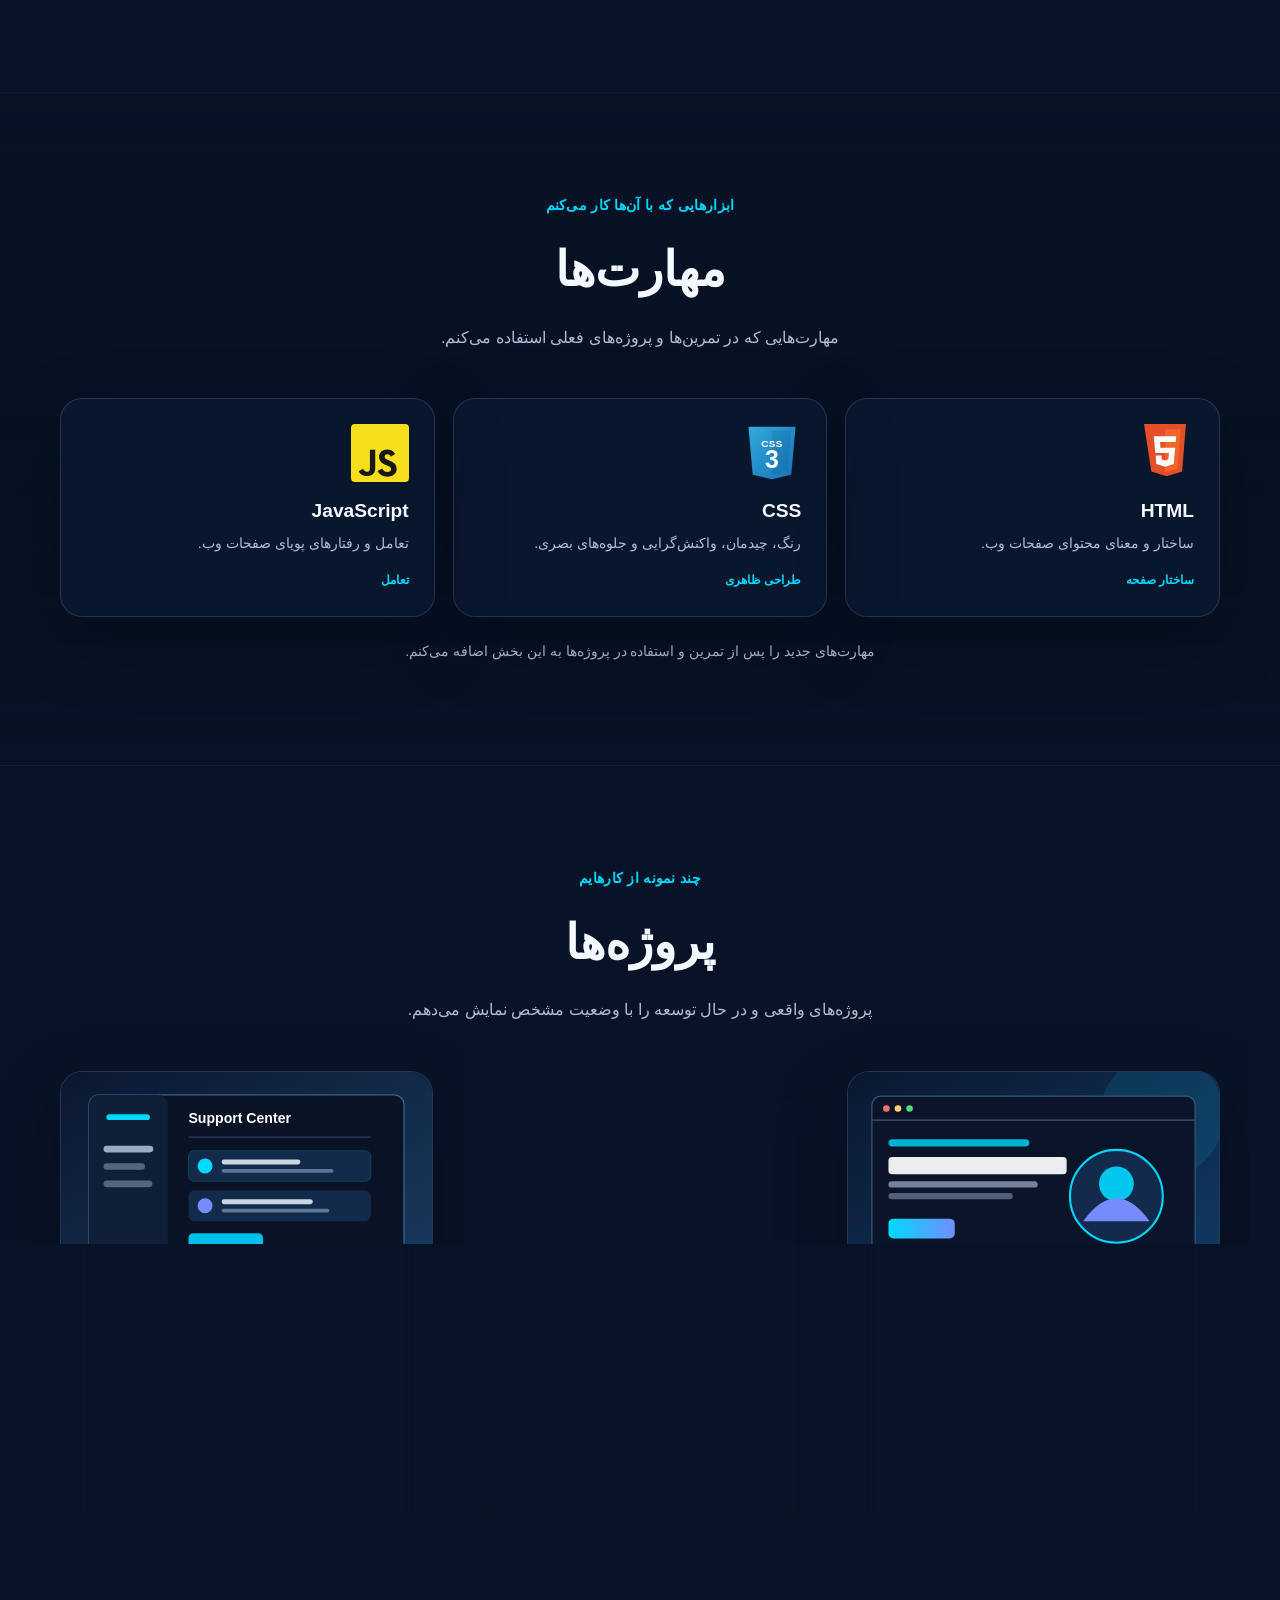
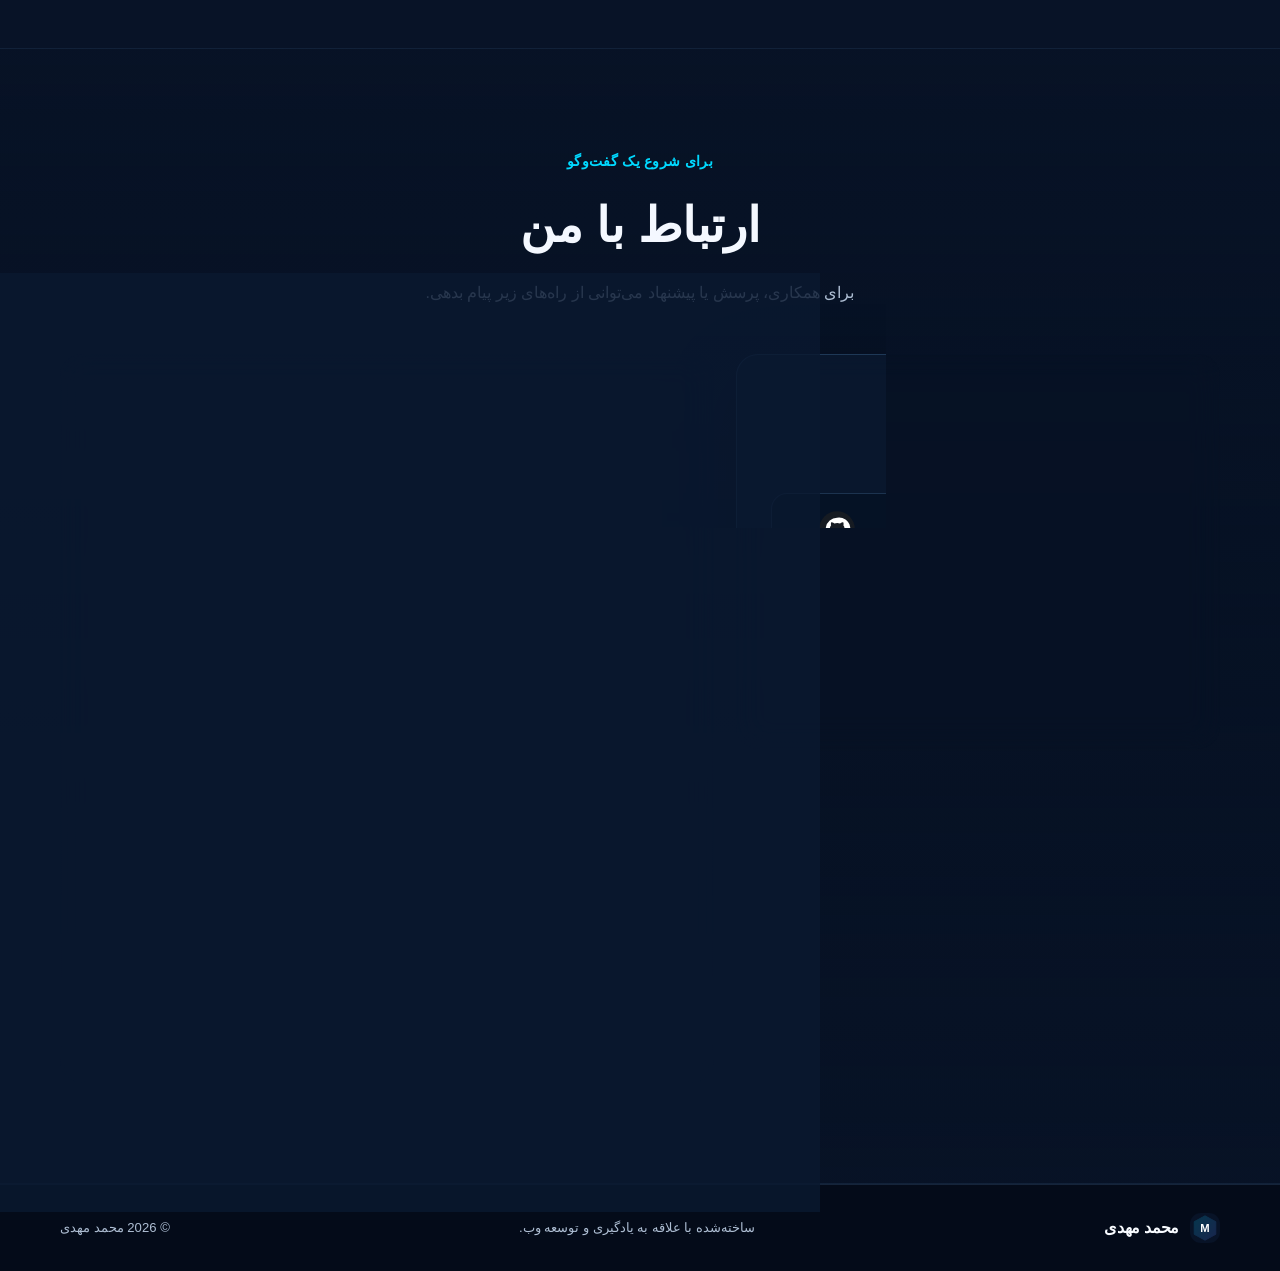
==== commit 5289a4bd: "Rebrand portfolio as AbediLabs" ====
--- a/index.html
+++ b/index.html
@@ -4,21 +4,21 @@
   <meta charset="UTF-8">
   <meta name="viewport" content="width=device-width, initial-scale=1">
   <meta name="theme-color" content="#081327">
-  <meta name="description" content="نمونه‌کار محمد مهدی؛ معرفی مهارت‌های طراحی وب، پروژه‌ها و راه‌های ارتباطی.">
-  <meta name="author" content="محمد مهدی">
+  <meta name="description" content="نمونه‌کار AbediLabs؛ معرفی مهارت‌های طراحی وب، پروژه‌ها و راه‌های ارتباطی.">
+  <meta name="author" content="AbediLabs">
   <meta name="robots" content="index,follow">
-  <link rel="canonical" href="https://AbediLibs.github.io/My-portfolio/">
+  <link rel="canonical" href="https://abedilibs.github.io/My-portfolio/">
   <link rel="icon" type="image/svg+xml" href="akss/favicon.svg">
   <meta property="og:type" content="website">
   <meta property="og:locale" content="fa_IR">
-  <meta property="og:title" content="محمد مهدی | توسعه‌دهنده وب">
-  <meta property="og:description" content="نمونه‌کار شخصی، مهارت‌ها و پروژه‌های محمد مهدی.">
-  <meta property="og:url" content="https://AbediLibs.github.io/My-portfolio/">
-  <meta property="og:image" content="https://AbediLibs.github.io/My-portfolio/akss/mmd-brand-logo.svg">
+  <meta property="og:title" content="AbediLabs | توسعه‌دهنده وب">
+  <meta property="og:description" content="نمونه‌کار شخصی AbediLabs؛ مهارت‌ها و پروژه‌های توسعه وب.">
+  <meta property="og:url" content="https://abedilibs.github.io/My-portfolio/">
+  <meta property="og:image" content="https://abedilibs.github.io/My-portfolio/akss/mmd-brand-logo.svg">
   <meta name="twitter:card" content="summary_large_image">
-  <meta name="twitter:title" content="محمد مهدی | توسعه‌دهنده وب">
-  <meta name="twitter:description" content="نمونه‌کار شخصی، مهارت‌ها و پروژه‌های محمد مهدی.">
-  <title>محمد مهدی | نمونه‌کار توسعه‌دهنده وب</title>
+  <meta name="twitter:title" content="AbediLabs | توسعه‌دهنده وب">
+  <meta name="twitter:description" content="نمونه‌کار شخصی AbediLabs؛ مهارت‌ها و پروژه‌های توسعه وب.">
+  <title>AbediLabs | نمونه‌کار توسعه‌دهنده وب</title>
   <link rel="preload" as="image" href="akss/profile.jpg">
   <link rel="stylesheet" href="style.css">
 </head>
@@ -28,7 +28,7 @@
     <nav class="navbar container" aria-label="منوی اصلی">
       <a class="brand" href="#home" aria-label="بازگشت به خانه">
         <img src="akss/favicon.svg" alt="" width="38" height="38">
-        <span data-i18n="brandName">محمد مهدی</span>
+        <span data-i18n="brandName">AbediLabs</span>
       </a>
       <button class="menu-toggle" id="menuToggle" type="button" aria-expanded="false" aria-controls="navLinks" aria-label="باز کردن منو">
         <span></span><span></span><span></span>
@@ -50,7 +50,7 @@
       <div class="container hero-grid">
         <div class="hero-copy reveal">
           <p class="eyebrow"><span class="status-dot"></span><span data-i18n="heroEyebrow">خوش آمدید به فضای کاری من</span></p>
-          <h1><span data-i18n="heroHello">سلام، من</span> <strong data-i18n="heroName">محمد مهدی</strong> <span data-i18n="heroRole">هستم؛ توسعه‌دهنده وب</span></h1>
+          <h1><span data-i18n="heroHello">سلام، من</span> <strong data-i18n="heroName">AbediLabs</strong> <span data-i18n="heroRole">هستم؛ توسعه‌دهنده وب</span></h1>
           <p class="hero-description" data-i18n="heroDescription">به طراحی و ساخت تجربه‌های وب علاقه دارم. اینجا مسیر یادگیری، مهارت‌ها و نمونه‌کارهایم را می‌بینید.</p>
           <div class="hero-actions">
             <a class="button button-primary" href="#projects" data-i18n="heroProjects">دیدن پروژه‌ها</a>
@@ -63,10 +63,10 @@
         <div class="hero-visual reveal">
           <div class="portrait-frame">
             <div class="portrait-glow"></div>
-            <img class="portrait" src="akss/profile.jpg" alt="تصویر پروفایل محمد مهدی" data-i18n-alt="profileAlt">
+            <img class="portrait" src="akss/profile.jpg" alt="تصویر پروفایل AbediLabs" data-i18n-alt="profileAlt">
             <div class="portrait-caption">
               <span class="caption-kicker" data-i18n="portraitCaption">توسعه‌دهنده وب</span>
-              <strong data-i18n="heroName">محمد مهدی</strong>
+              <strong data-i18n="heroName">AbediLabs</strong>
               <span class="caption-status"><i></i><span data-i18n="learningStatus">در حال یادگیری و ساخت</span></span>
             </div>
           </div>
@@ -85,7 +85,7 @@
         <div class="about-grid">
           <div class="about-copy glass-panel reveal">
             <h3 data-i18n="aboutSubtitle">مسیر من در دنیای وب</h3>
-            <p data-i18n="aboutText">من محمد مهدی هستم و در مسیر یادگیری توسعه وب قرار دارم. با HTML، CSS و JavaScript روی ساخت صفحه‌های مرتب، واکنش‌گرا و قابل استفاده تمرین می‌کنم. هدفم این است که با انجام پروژه‌های واقعی، تجربه و مهارت بیشتری به دست بیاورم.</p>
+            <p data-i18n="aboutText">من AbediLabs هستم و در مسیر یادگیری توسعه وب قرار دارم. با HTML، CSS و JavaScript روی ساخت صفحه‌های مرتب، واکنش‌گرا و قابل استفاده تمرین می‌کنم. هدفم این است که با انجام پروژه‌های واقعی، تجربه و مهارت بیشتری به دست بیاورم.</p>
             <p data-i18n="aboutText2">در این نمونه‌کار، پروژه‌هایی را نمایش می‌دهم که ساخته‌ام یا در حال توسعه آن‌ها هستم؛ وضعیت هر پروژه مشخص شده تا نمونه‌های در حال ساخت با کارهای تکمیل‌شده اشتباه نشوند.</p>
             <a class="text-link" href="#projects" data-i18n="aboutLink">مشاهده نمونه‌کارها ←</a>
           </div>
@@ -135,7 +135,7 @@
         </div>
         <div class="projects-grid">
           <article class="project-card glass-panel reveal">
-            <a class="project-image-link" href="https://AbediLibs.github.io/My-portfolio/" target="_blank" rel="noopener noreferrer">
+            <a class="project-image-link" href="https://abedilibs.github.io/My-portfolio/" target="_blank" rel="noopener noreferrer">
               <img src="akss/project-portfolio.svg" alt="تصویر نمایشی وب‌سایت نمونه‌کار" loading="lazy">
             </a>
             <div class="project-content">
@@ -143,7 +143,7 @@
               <h3 data-i18n="projectPortfolioTitle">وب‌سایت نمونه‌کار شخصی</h3>
               <p data-i18n="projectPortfolioText">همین وب‌سایت؛ برای معرفی مهارت‌ها، پروژه‌ها و راه‌های ارتباطی من.</p>
               <div class="project-links">
-                <a href="https://AbediLibs.github.io/My-portfolio/" target="_blank" rel="noopener noreferrer" data-i18n="viewProject">مشاهده سایت ↗</a>
+                <a href="https://abedilibs.github.io/My-portfolio/" target="_blank" rel="noopener noreferrer" data-i18n="viewProject">مشاهده سایت ↗</a>
                 <a href="https://github.com/AbediLibs/My-portfolio" target="_blank" rel="noopener noreferrer" data-i18n="sourceCode">کد پروژه ↗</a>
               </div>
             </div>
@@ -215,9 +215,9 @@
 
   <footer class="site-footer">
     <div class="container footer-inner">
-      <a class="brand footer-brand" href="#home"><img src="akss/favicon.svg" alt="" width="30" height="30"><span data-i18n="brandName">محمد مهدی</span></a>
+      <a class="brand footer-brand" href="#home"><img src="akss/favicon.svg" alt="" width="30" height="30"><span data-i18n="brandName">AbediLabs</span></a>
       <p data-i18n="footerText">ساخته‌شده با علاقه به یادگیری و توسعه وب.</p>
-      <p>© <span id="currentYear">2026</span> <span data-i18n="brandName">محمد مهدی</span></p>
+      <p>© <span id="currentYear">2026</span> <span data-i18n="brandName">AbediLabs</span></p>
     </div>
   </footer>
   <script src="script.js"></script>
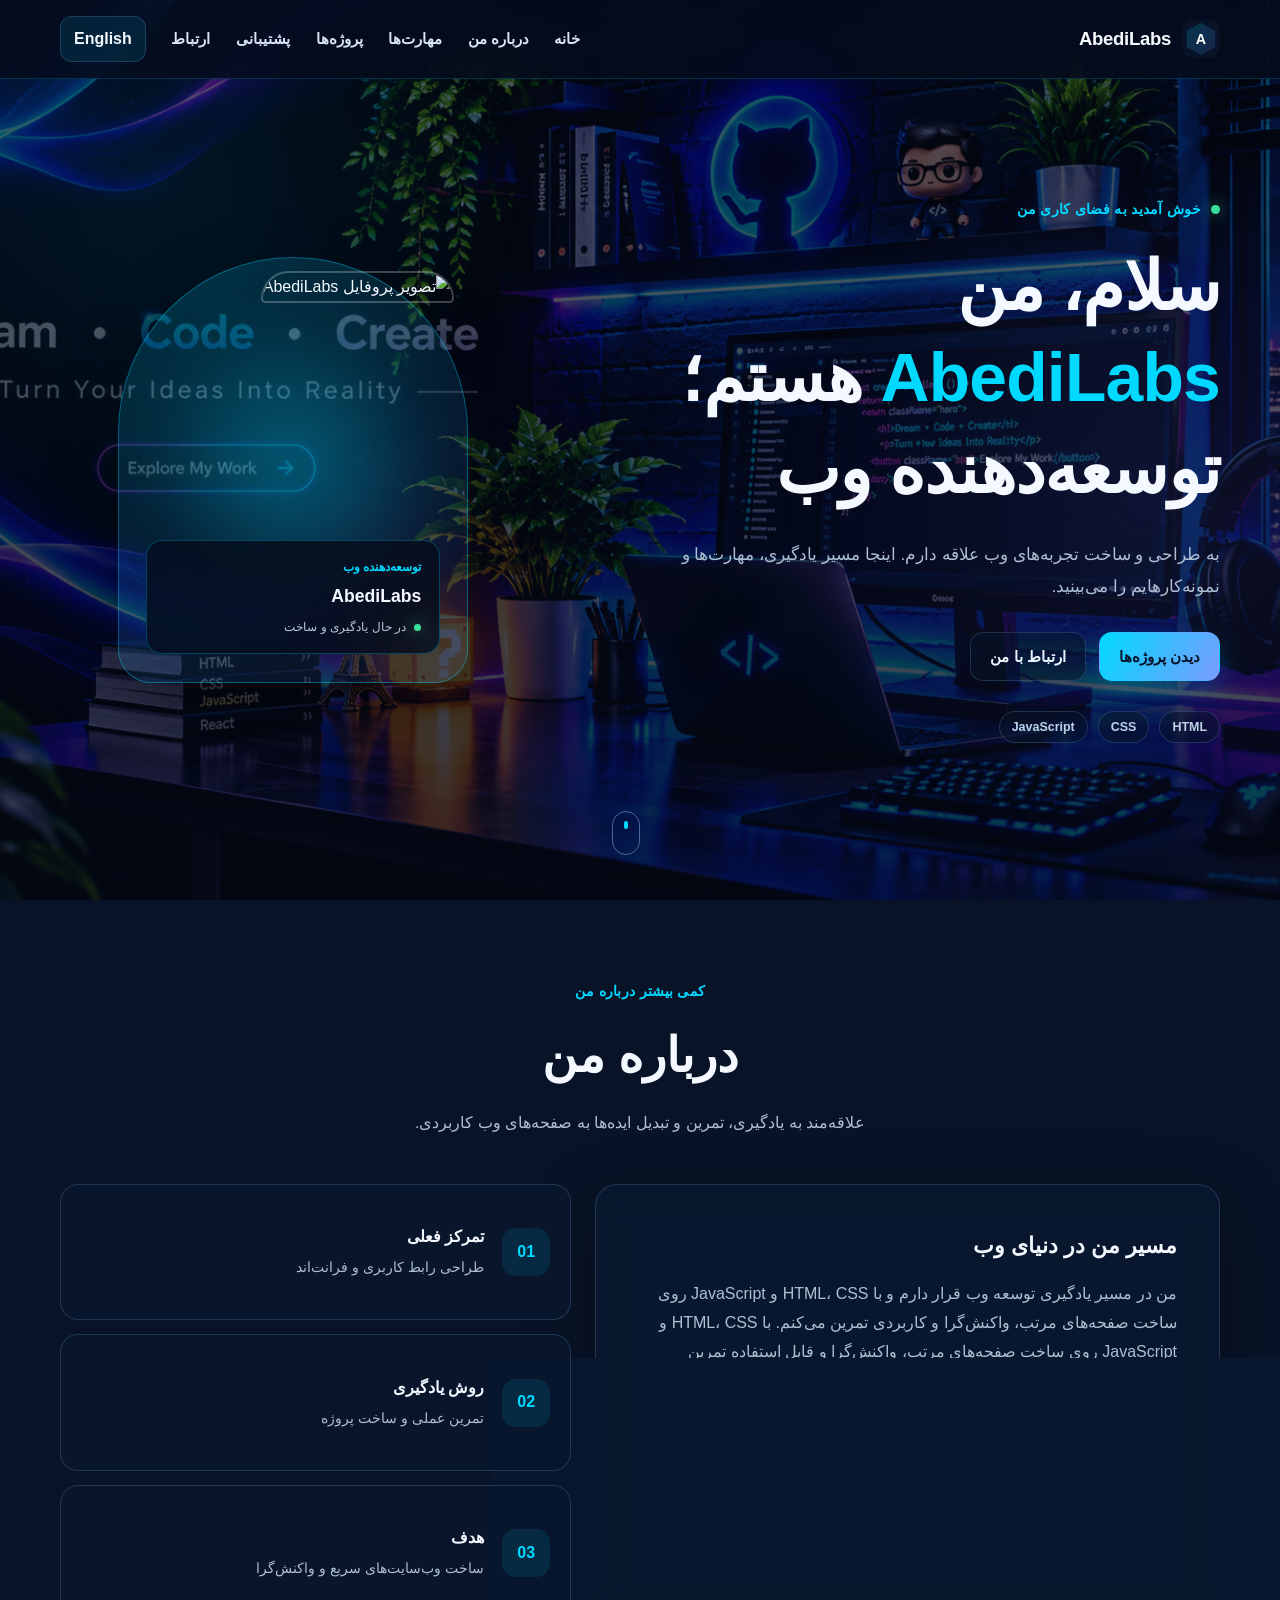
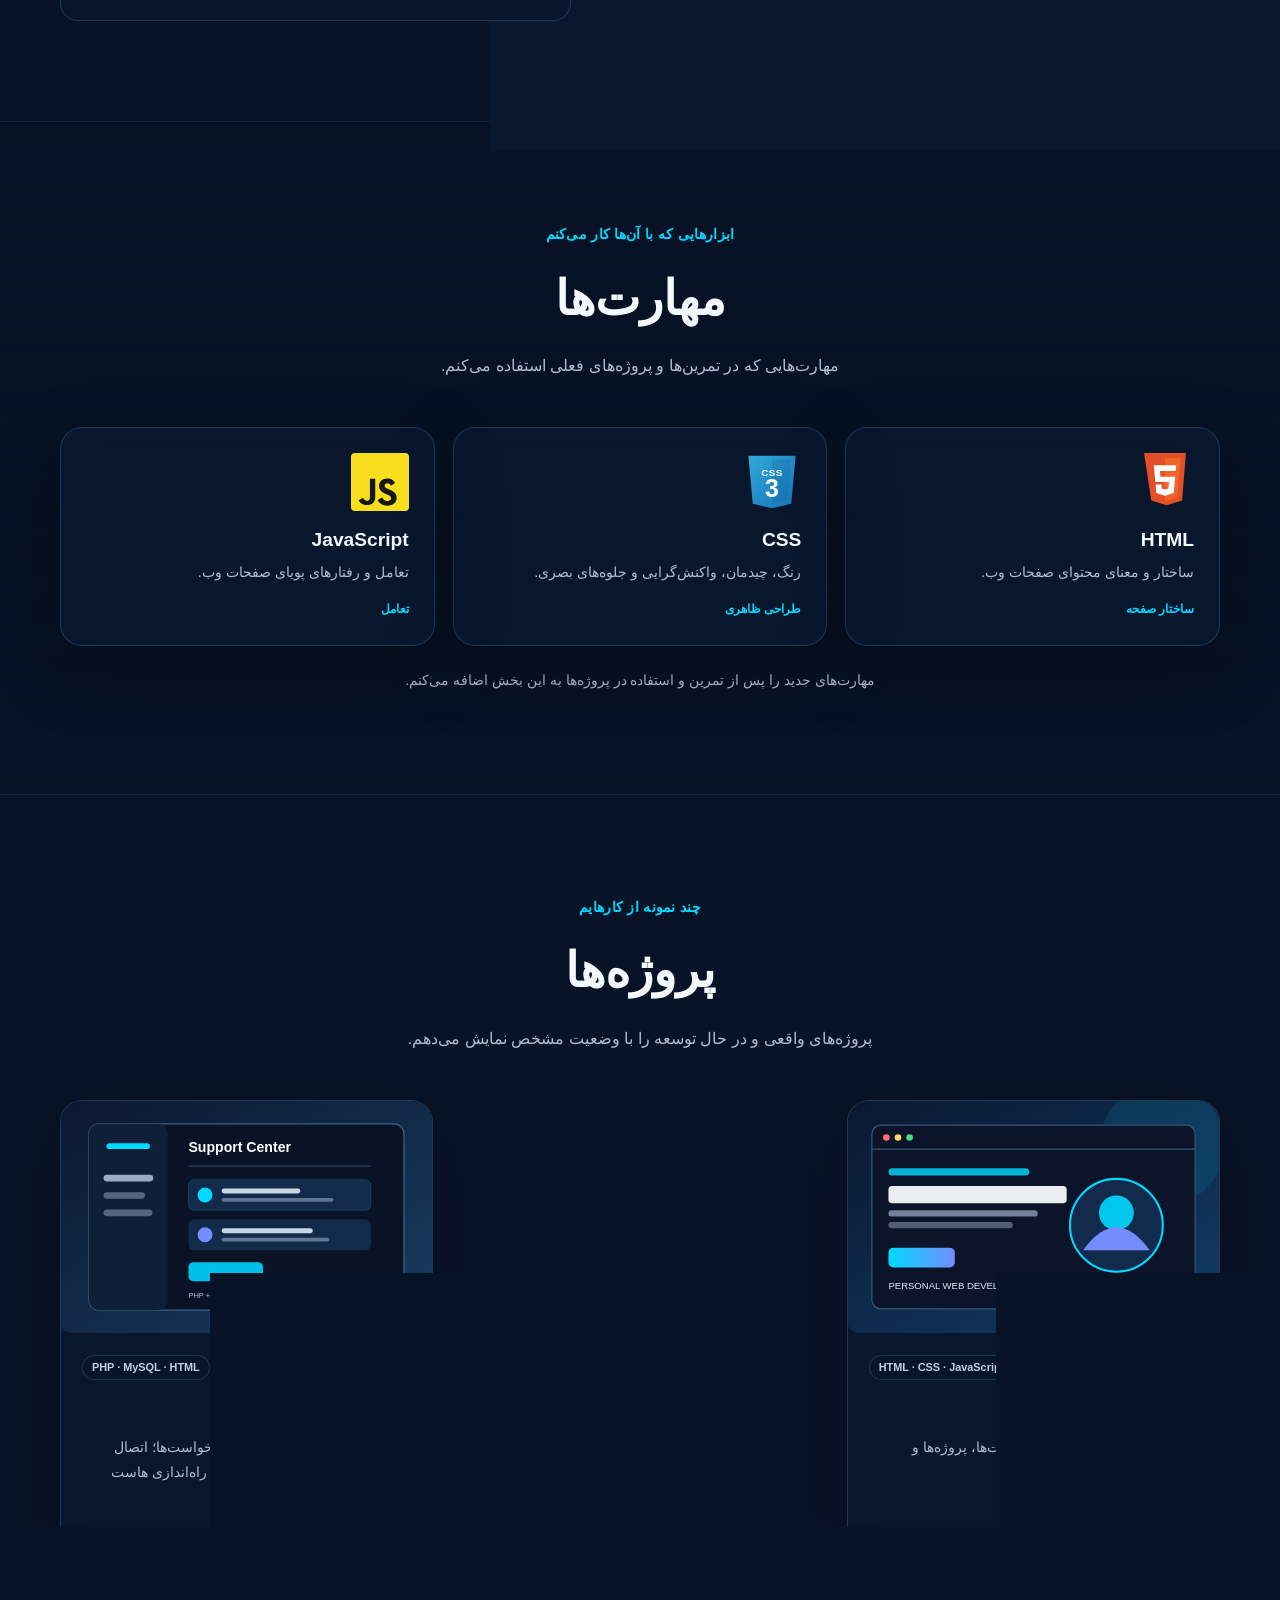
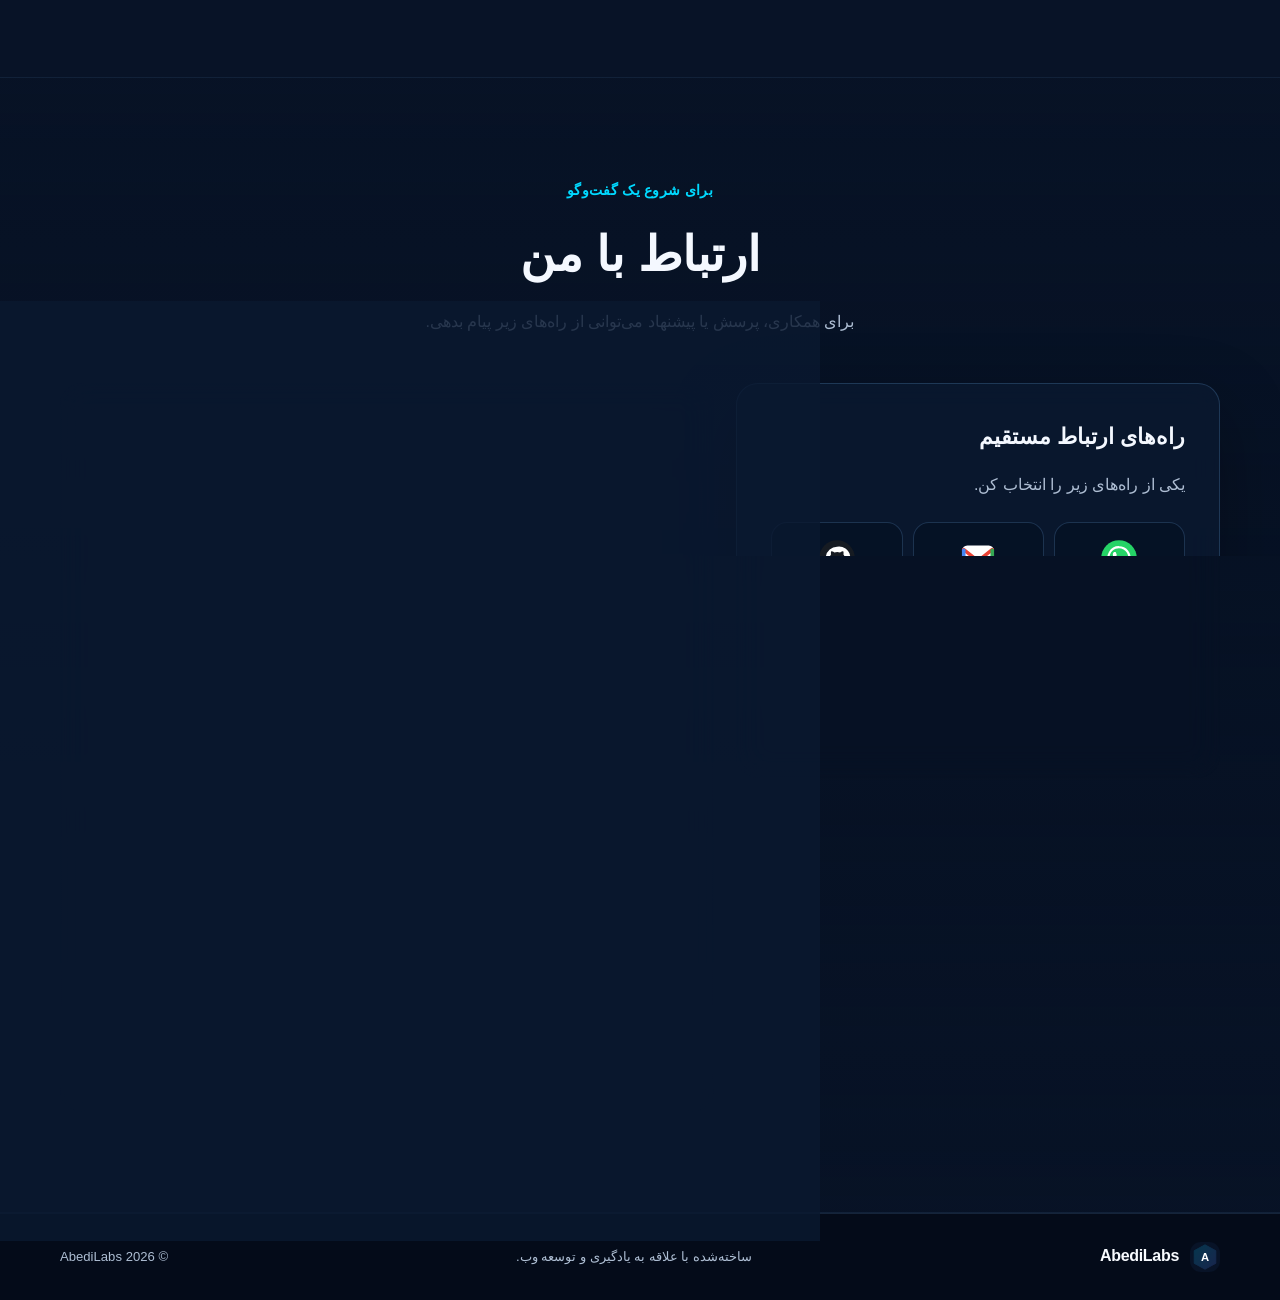
==== commit 919fdc39: "Polish AbediLabs portfolio introduction" ====
--- a/index.html
+++ b/index.html
@@ -85,7 +85,7 @@
         <div class="about-grid">
           <div class="about-copy glass-panel reveal">
             <h3 data-i18n="aboutSubtitle">مسیر من در دنیای وب</h3>
-            <p data-i18n="aboutText">من AbediLabs هستم و در مسیر یادگیری توسعه وب قرار دارم. با HTML، CSS و JavaScript روی ساخت صفحه‌های مرتب، واکنش‌گرا و قابل استفاده تمرین می‌کنم. هدفم این است که با انجام پروژه‌های واقعی، تجربه و مهارت بیشتری به دست بیاورم.</p>
+            <p data-i18n="aboutText">من در مسیر یادگیری توسعه وب قرار دارم و با HTML، CSS و JavaScript روی ساخت صفحه‌های مرتب، واکنش‌گرا و کاربردی تمرین می‌کنم. با HTML، CSS و JavaScript روی ساخت صفحه‌های مرتب، واکنش‌گرا و قابل استفاده تمرین می‌کنم. هدفم این است که با انجام پروژه‌های واقعی، تجربه و مهارت بیشتری به دست بیاورم.</p>
             <p data-i18n="aboutText2">در این نمونه‌کار، پروژه‌هایی را نمایش می‌دهم که ساخته‌ام یا در حال توسعه آن‌ها هستم؛ وضعیت هر پروژه مشخص شده تا نمونه‌های در حال ساخت با کارهای تکمیل‌شده اشتباه نشوند.</p>
             <a class="text-link" href="#projects" data-i18n="aboutLink">مشاهده نمونه‌کارها ←</a>
           </div>
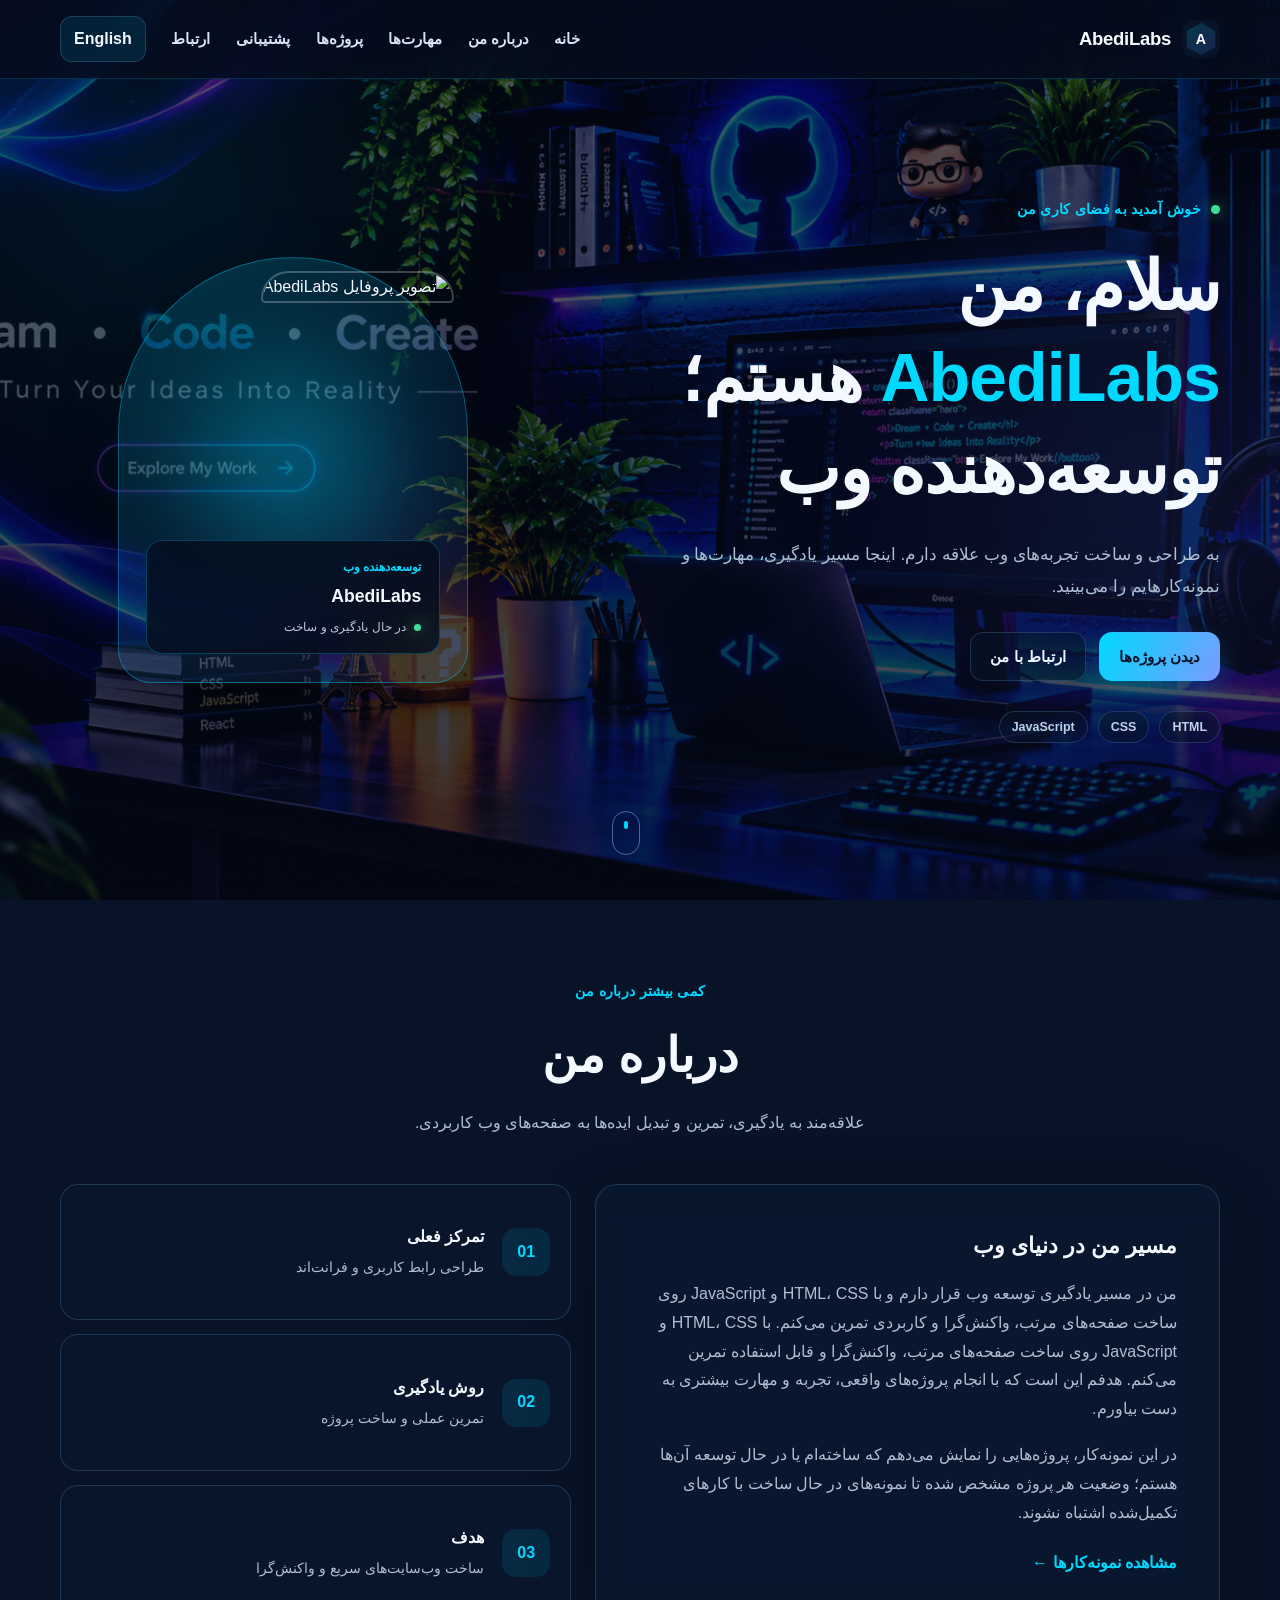
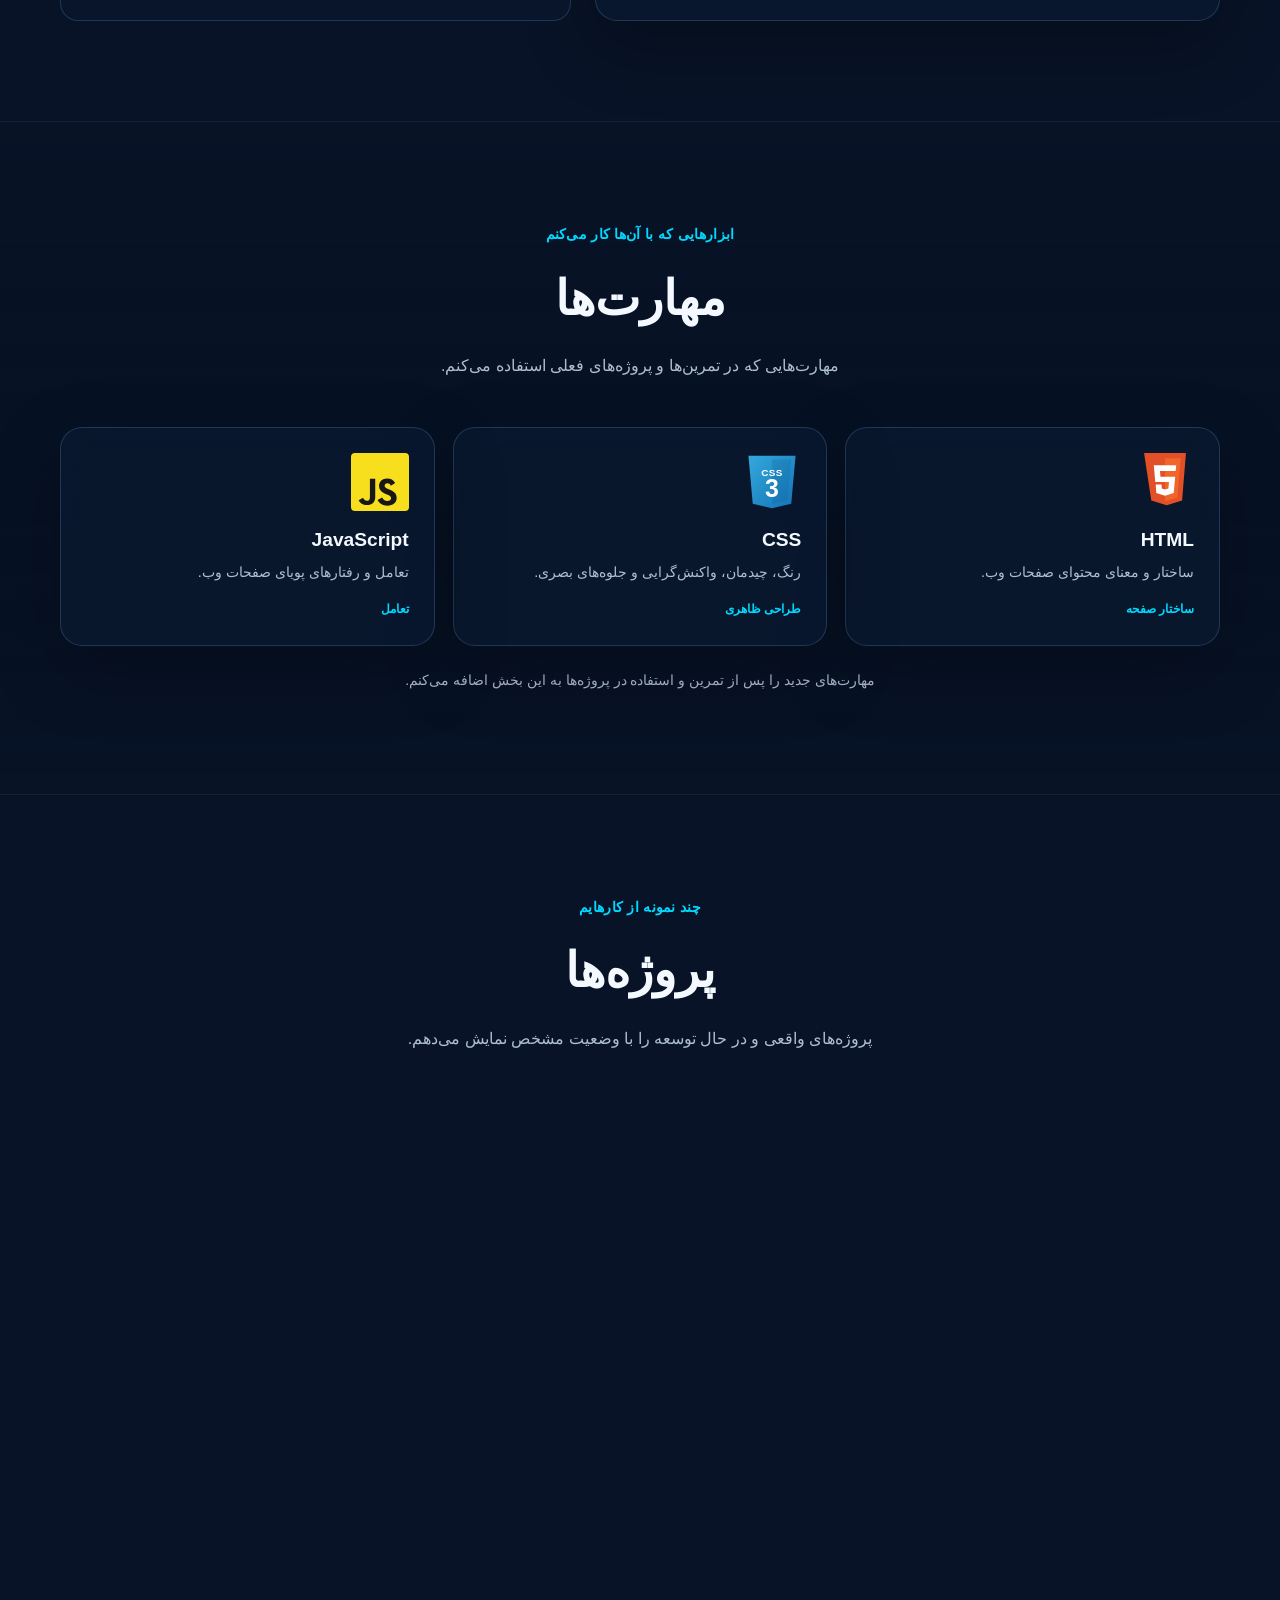
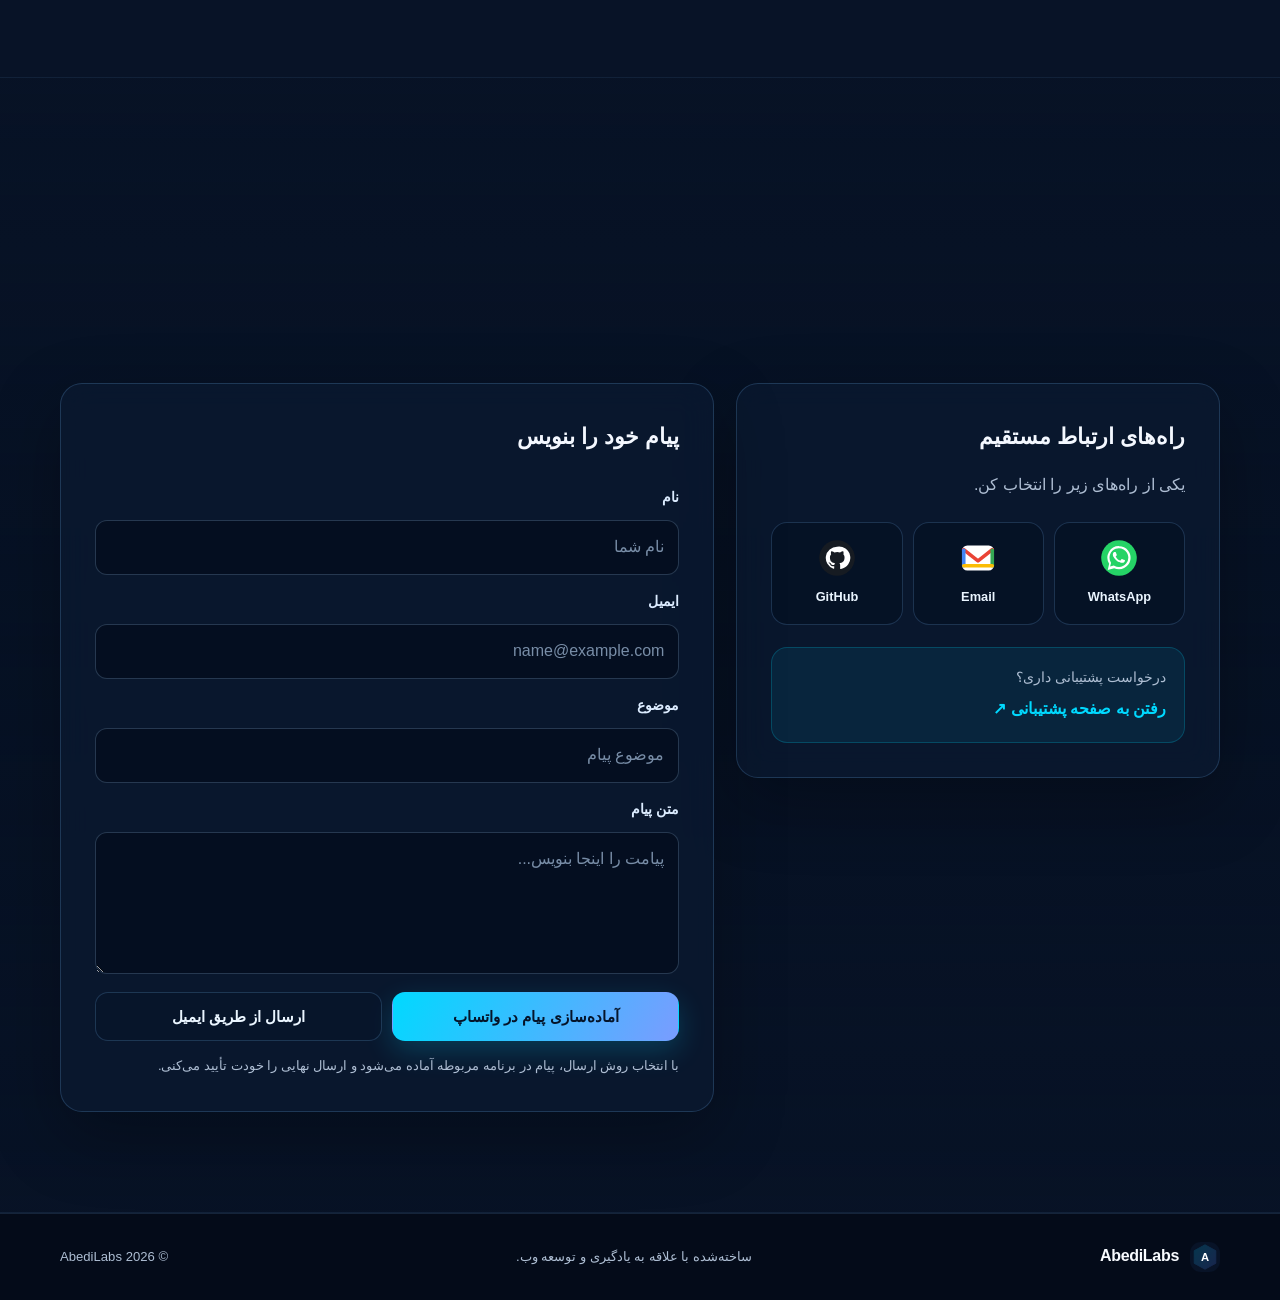
==== commit 46928049: "Refresh AbediLabs favicon cache" ====
--- a/index.html
+++ b/index.html
@@ -8,7 +8,7 @@
   <meta name="author" content="AbediLabs">
   <meta name="robots" content="index,follow">
   <link rel="canonical" href="https://abedilibs.github.io/My-portfolio/">
-  <link rel="icon" type="image/svg+xml" href="akss/favicon.svg">
+  <link rel="icon" type="image/svg+xml" href="akss/favicon.svg?v=20261125">
   <meta property="og:type" content="website">
   <meta property="og:locale" content="fa_IR">
   <meta property="og:title" content="AbediLabs | توسعه‌دهنده وب">
@@ -27,7 +27,7 @@
   <header class="site-header" id="siteHeader">
     <nav class="navbar container" aria-label="منوی اصلی">
       <a class="brand" href="#home" aria-label="بازگشت به خانه">
-        <img src="akss/favicon.svg" alt="" width="38" height="38">
+        <img src="akss/favicon.svg?v=20261125" alt="" width="38" height="38">
         <span data-i18n="brandName">AbediLabs</span>
       </a>
       <button class="menu-toggle" id="menuToggle" type="button" aria-expanded="false" aria-controls="navLinks" aria-label="باز کردن منو">
@@ -215,7 +215,7 @@
 
   <footer class="site-footer">
     <div class="container footer-inner">
-      <a class="brand footer-brand" href="#home"><img src="akss/favicon.svg" alt="" width="30" height="30"><span data-i18n="brandName">AbediLabs</span></a>
+      <a class="brand footer-brand" href="#home"><img src="akss/favicon.svg?v=20261125" alt="" width="30" height="30"><span data-i18n="brandName">AbediLabs</span></a>
       <p data-i18n="footerText">ساخته‌شده با علاقه به یادگیری و توسعه وب.</p>
       <p>© <span id="currentYear">2026</span> <span data-i18n="brandName">AbediLabs</span></p>
     </div>
